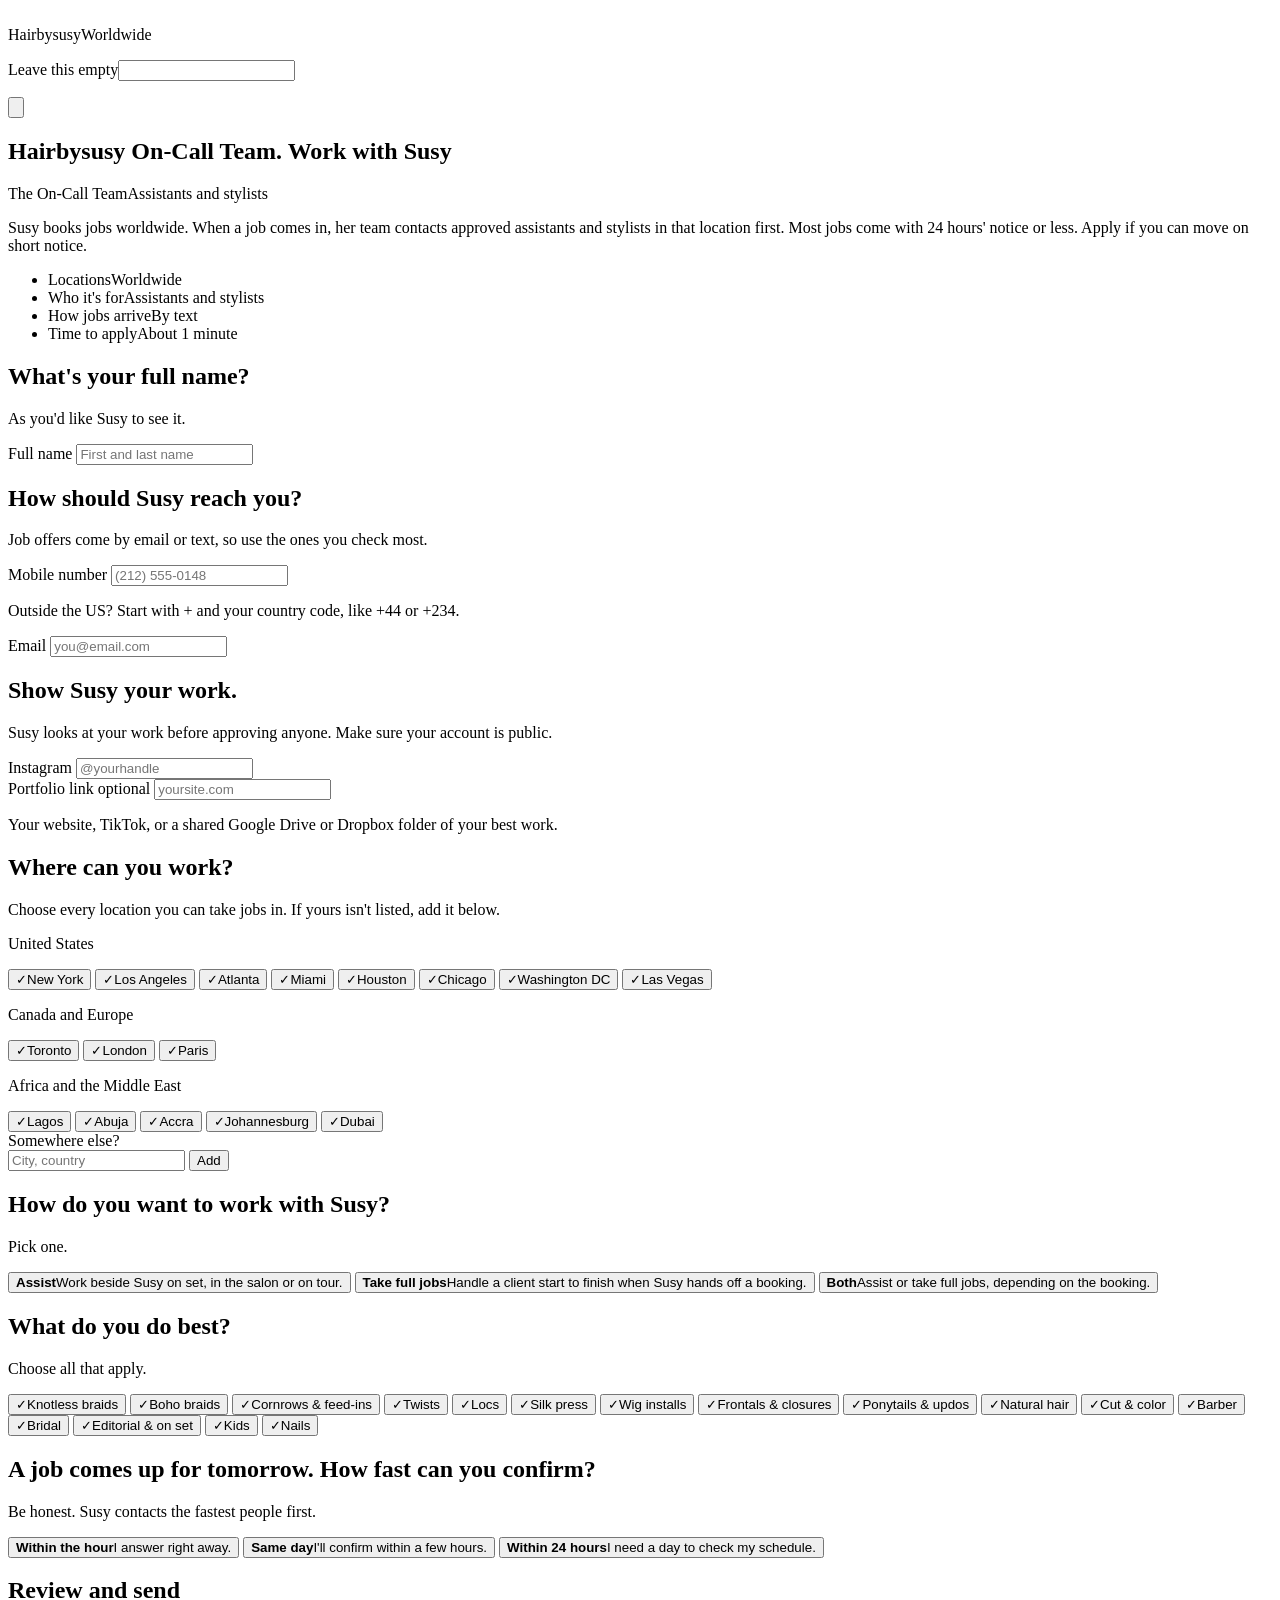
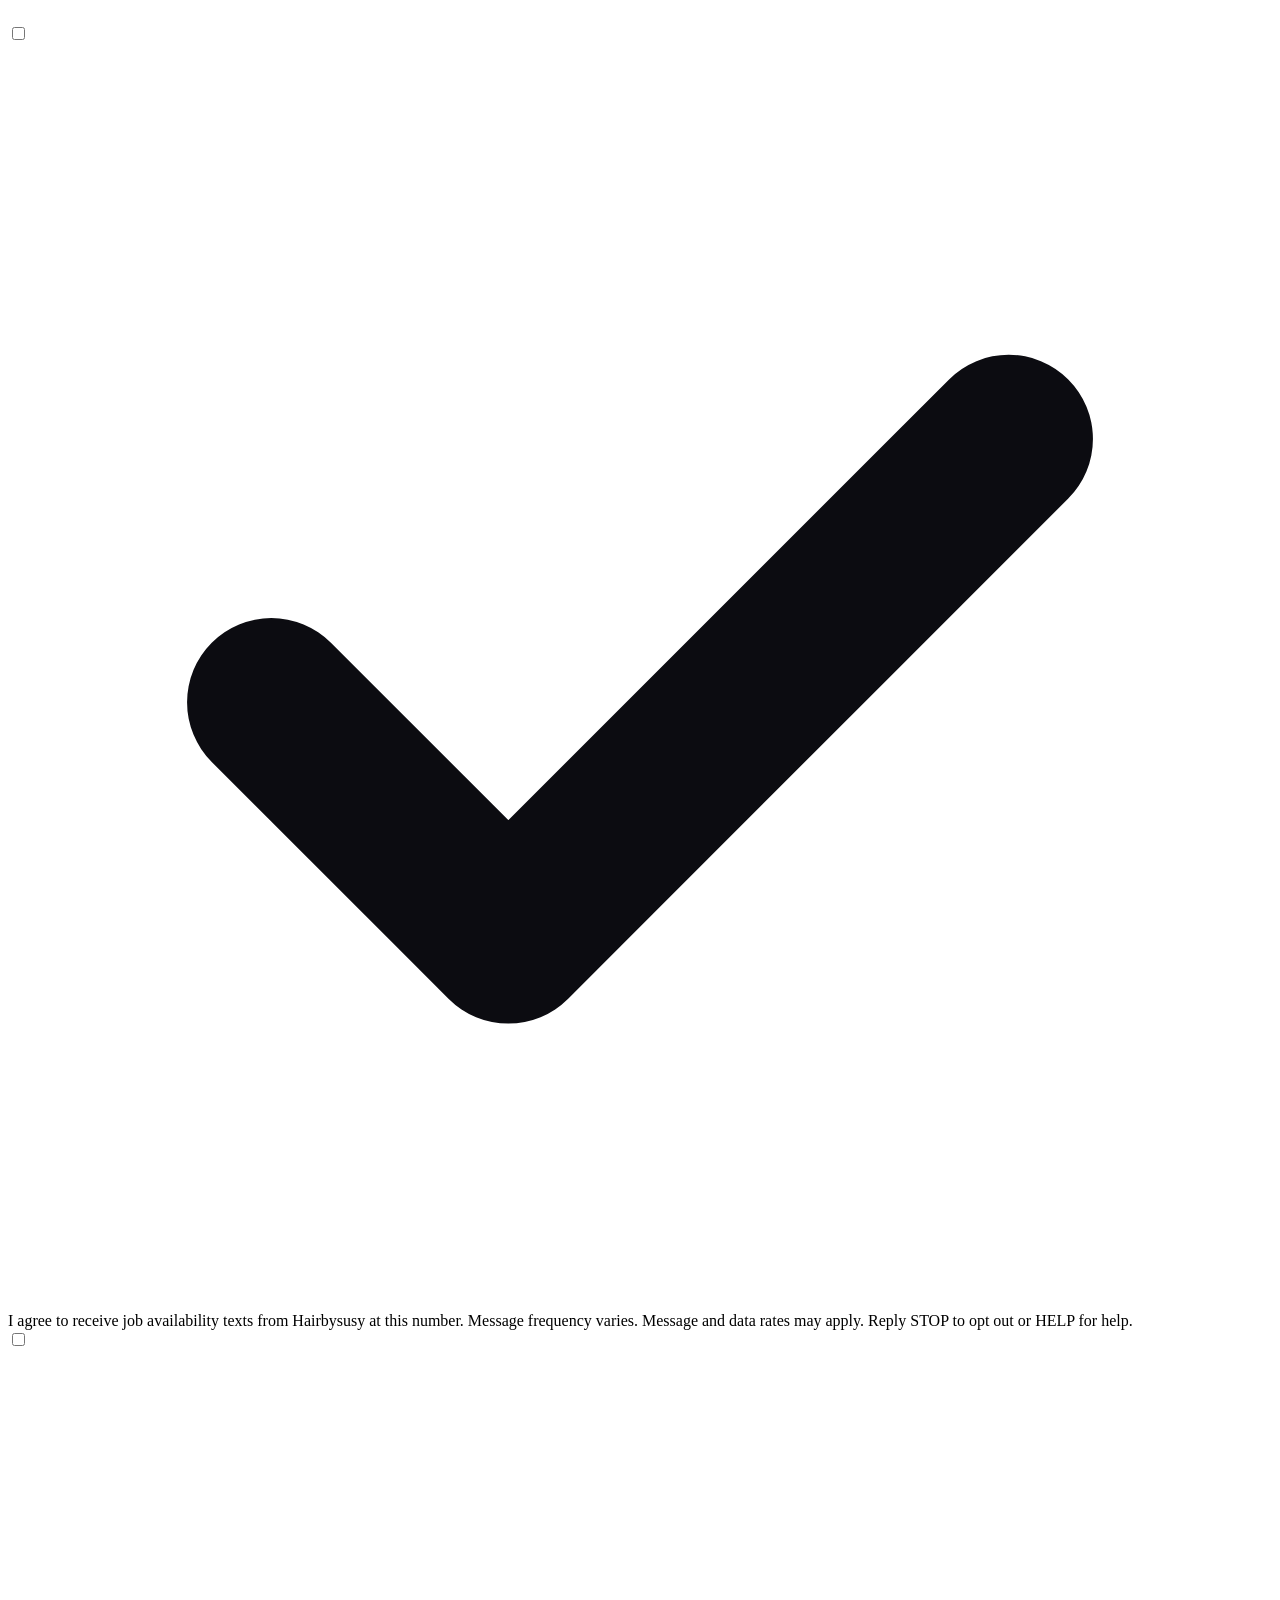
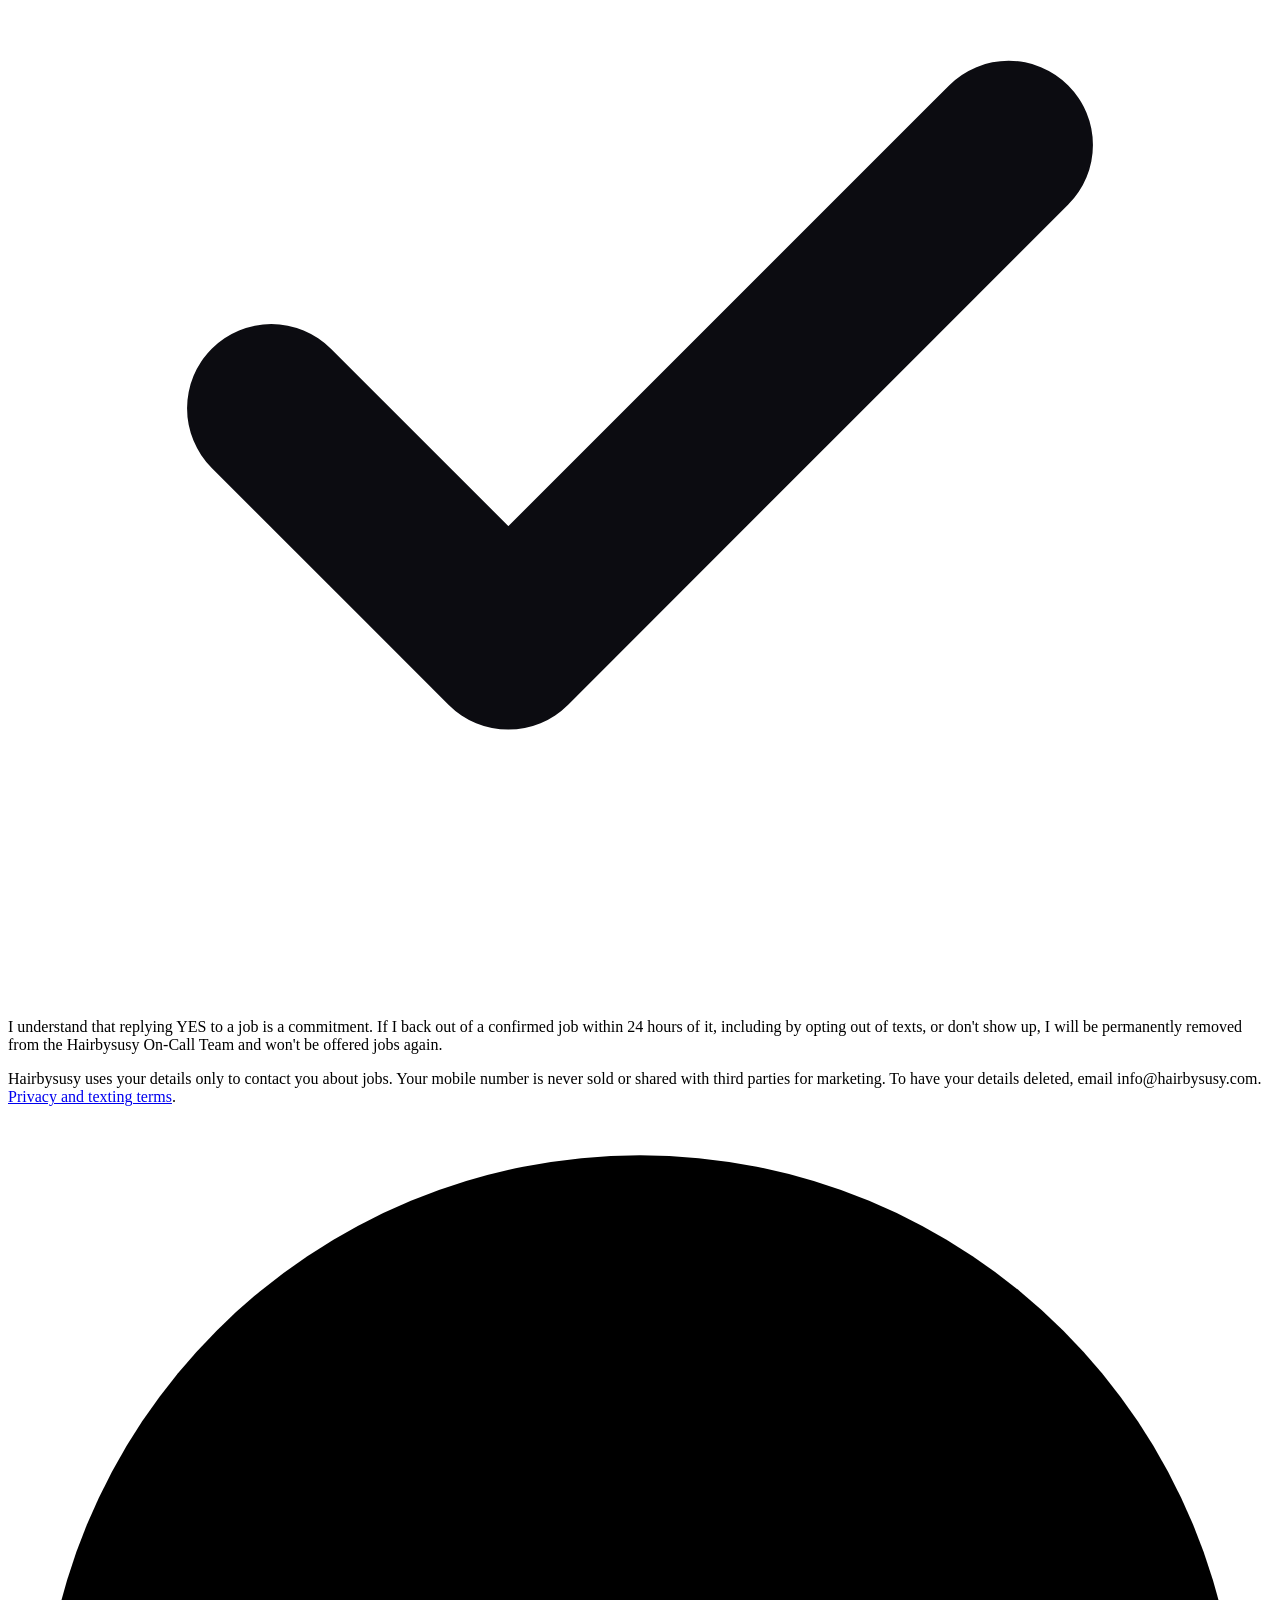
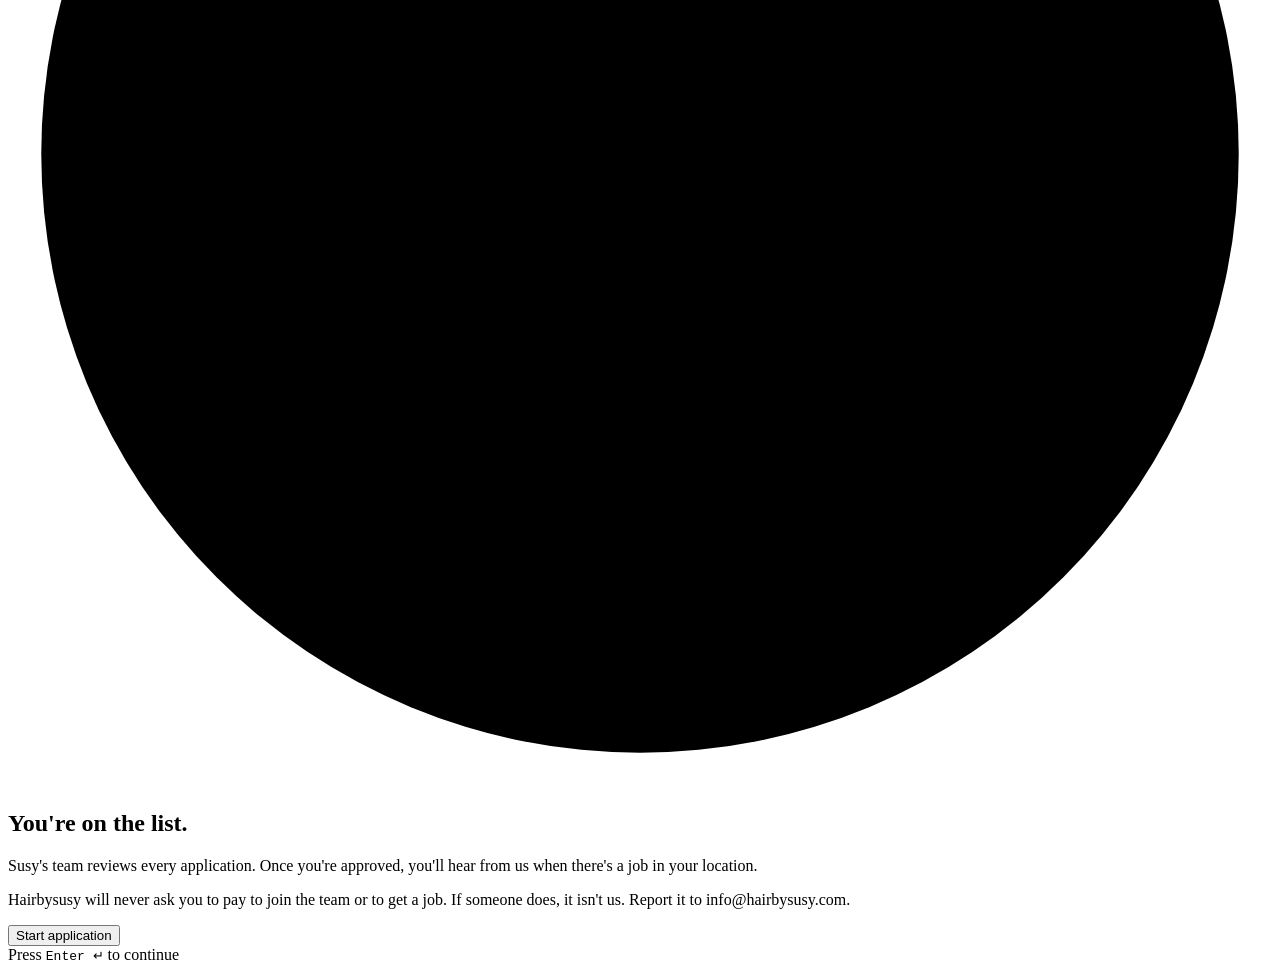
==== hairbysusy-crew-github/site/index.html @ d18fce4b "Say job offers come by email or text Co-Authored-By: Claude Opus 5.5 <noreply@anthropic.com> Claude-" ====
<!DOCTYPE html>
<html lang="en">
<head>
<meta charset="utf-8">
<meta name="viewport" content="width=device-width, initial-scale=1">
<title>Hairbysusy On-Call Team</title>
<meta name="description" content="Apply to join the Hairbysusy on-call team. Assistants and stylists who can take jobs on short notice.">
<link rel="preconnect" href="https://fonts.googleapis.com">
<link rel="preconnect" href="https://fonts.gstatic.com" crossorigin>
<link href="https://fonts.googleapis.com/css2?family=Archivo+Black&family=Archivo:wdth,wght@62..125,300..900&display=swap" rel="stylesheet">
<link rel="stylesheet" href="/crew.css">
</head>
<body>
<div class="bg" aria-hidden="true"><picture><source media="(min-width: 900px)" srcset="/img/hero-wide.jpg"><img src="/img/hero.jpg" alt=""></picture></div>
<div class="mast" aria-hidden="true"><span>Hairbysusy</span><span>Worldwide</span></div>
<div class="glow" aria-hidden="true"><i></i><div class="soft"><i></i></div></div>

<form class="app" id="form" name="crew" method="POST" data-netlify="true" netlify-honeypot="bot-field" novalidate>
  <input type="hidden" name="form-name" value="crew">
  <p class="hp"><label for="bot-field">Leave this empty</label><input id="bot-field" name="bot-field" tabindex="-1" autocomplete="off"></p>

  <!-- values set by chips and switches -->
  <input type="hidden" name="locations" id="h-locations">
  <input type="hidden" name="role" id="h-role">
  <input type="hidden" name="specialties" id="h-specialties">
  <input type="hidden" name="response_time" id="h-response_time">

  <div class="top hidden" id="top">
    <button type="button" class="back" id="back" aria-label="Back">
      <svg viewBox="0 0 24 24" fill="none" stroke="currentColor" stroke-width="2.2" stroke-linecap="round" stroke-linejoin="round"><path d="M15 5l-7 7 7 7"/></svg>
    </button>
    <div class="track" aria-hidden="true"><div class="bar" id="bar"></div></div>
    <div class="count" id="count" aria-live="polite"></div>
  </div>

  <main class="stage" id="stage">

    <!-- 0 welcome -->
    <section class="step on" data-step="welcome" aria-labelledby="t0">
      <h1 class="wordmark" id="t0"><span class="sr">Hairbysusy On-Call Team. </span><span class="w">Work</span> <span class="w">with</span> <span class="w">Susy</span></h1>
      <p class="tagline"><span>The On-Call Team</span><span>Assistants and stylists</span></p>
      <p class="lede">Susy books jobs worldwide. When a job comes in, her team contacts approved assistants and stylists in that location first. Most jobs come with 24 hours' notice or less. Apply if you can move on short notice.</p>
      <ul class="facts">
        <li><span>Locations</span><span>Worldwide</span></li>
        <li><span>Who it's for</span><span>Assistants and stylists</span></li>
        <li><span>How jobs arrive</span><span>By text</span></li>
        <li><span>Time to apply</span><span>About 1 minute</span></li>
      </ul>
    </section>

    <!-- 1 name -->
    <section class="step" data-step="name" aria-labelledby="t1">
      <h1 id="t1">What's your full name?</h1>
      <p class="hint">As you'd like Susy to see it.</p>
      <div class="field">
        <label for="name">Full name</label>
        <input class="input" id="name" name="name" maxlength="80" autocomplete="name" placeholder="First and last name" required>
        <div class="err" id="err-name"></div>
      </div>
    </section>

    <!-- 2 contact -->
    <section class="step" data-step="contact" aria-labelledby="t2">
      <h1 id="t2">How should Susy reach you?</h1>
      <p class="hint">Job offers come by email or text, so use the ones you check most.</p>
      <div class="fields">
        <div class="field">
          <label for="phone">Mobile number</label>
          <input class="input" id="phone" name="phone" maxlength="30" type="tel" inputmode="tel" autocomplete="tel" placeholder="(212) 555-0148" required>
          <p class="fieldhint">Outside the US? Start with + and your country code, like +44 or +234.</p>
          <div class="err" id="err-phone"></div>
        </div>
        <div class="field">
          <label for="email">Email</label>
          <input class="input" id="email" name="email" maxlength="120" type="email" inputmode="email" autocomplete="email" autocapitalize="none" spellcheck="false" placeholder="you@email.com" required>
          <div class="err" id="err-email"></div>
        </div>
      </div>
    </section>

    <!-- 3 work -->
    <section class="step" data-step="work" aria-labelledby="t3">
      <h1 id="t3">Show Susy your work.</h1>
      <p class="hint">Susy looks at your work before approving anyone. Make sure your account is public.</p>
      <div class="fields">
        <div class="field">
          <label for="instagram">Instagram</label>
          <input class="input" id="instagram" name="instagram" maxlength="60" autocapitalize="none" autocorrect="off" spellcheck="false" placeholder="@yourhandle" required>
          <div class="linkcheck" id="lc-instagram" aria-live="polite"></div>
          <div class="err" id="err-instagram"></div>
        </div>
        <div class="field">
          <label for="portfolio">Portfolio link <span class="opt">optional</span></label>
          <input class="input" id="portfolio" name="portfolio" maxlength="200" type="url" inputmode="url" autocapitalize="none" autocorrect="off" spellcheck="false" placeholder="yoursite.com">
          <p class="fieldhint">Your website, TikTok, or a shared Google Drive or Dropbox folder of your best work.</p>
          <div class="linkcheck" id="lc-portfolio" aria-live="polite"></div>
          <div class="err" id="err-portfolio"></div>
        </div>
      </div>
    </section>

    <!-- 4 locations -->
    <section class="step" data-step="locations" aria-labelledby="t4">
      <h1 id="t4">Where can you work?</h1>
      <p class="hint">Choose every location you can take jobs in. If yours isn't listed, add it below.</p>
      <div class="locs">
        <p class="region" id="r-us">United States</p>
        <div class="chips" data-field="locations" data-multi role="group" aria-labelledby="r-us">
          <button type="button" class="chip" data-value="New York"><span class="tick">✓</span>New York</button>
          <button type="button" class="chip" data-value="Los Angeles"><span class="tick">✓</span>Los Angeles</button>
          <button type="button" class="chip" data-value="Atlanta"><span class="tick">✓</span>Atlanta</button>
          <button type="button" class="chip" data-value="Miami"><span class="tick">✓</span>Miami</button>
          <button type="button" class="chip" data-value="Houston"><span class="tick">✓</span>Houston</button>
          <button type="button" class="chip" data-value="Chicago"><span class="tick">✓</span>Chicago</button>
          <button type="button" class="chip" data-value="Washington DC"><span class="tick">✓</span>Washington DC</button>
          <button type="button" class="chip" data-value="Las Vegas"><span class="tick">✓</span>Las Vegas</button>
        </div>
        <p class="region" id="r-eu">Canada and Europe</p>
        <div class="chips" data-field="locations" data-multi role="group" aria-labelledby="r-eu">
          <button type="button" class="chip" data-value="Toronto"><span class="tick">✓</span>Toronto</button>
          <button type="button" class="chip" data-value="London"><span class="tick">✓</span>London</button>
          <button type="button" class="chip" data-value="Paris"><span class="tick">✓</span>Paris</button>
        </div>
        <p class="region" id="r-af">Africa and the Middle East</p>
        <div class="chips" data-field="locations" data-multi role="group" aria-labelledby="r-af">
          <button type="button" class="chip" data-value="Lagos"><span class="tick">✓</span>Lagos</button>
          <button type="button" class="chip" data-value="Abuja"><span class="tick">✓</span>Abuja</button>
          <button type="button" class="chip" data-value="Accra"><span class="tick">✓</span>Accra</button>
          <button type="button" class="chip" data-value="Johannesburg"><span class="tick">✓</span>Johannesburg</button>
          <button type="button" class="chip" data-value="Dubai"><span class="tick">✓</span>Dubai</button>
        </div>
        <label class="region" for="otherLoc">Somewhere else?</label>
        <div class="addrow">
          <input class="input" id="otherLoc" maxlength="40" autocomplete="off" placeholder="City, country" data-nofocus>
          <button type="button" class="addbtn" id="addLoc">Add</button>
        </div>
        <div class="chips custom" id="customLocs" aria-live="polite"></div>
        <div class="err" id="err-locations"></div>
      </div>
    </section>

    <!-- 5 role -->
    <section class="step" data-step="role" aria-labelledby="t5">
      <h1 id="t5">How do you want to work with Susy?</h1>
      <p class="hint">Pick one.</p>
      <div class="cards" data-field="role" data-advance role="group" aria-labelledby="t5">
        <button type="button" class="card" data-value="Assist"><b>Assist</b><span>Work beside Susy on set, in the salon or on tour.</span><i class="radio"></i></button>
        <button type="button" class="card" data-value="Full jobs"><b>Take full jobs</b><span>Handle a client start to finish when Susy hands off a booking.</span><i class="radio"></i></button>
        <button type="button" class="card" data-value="Both"><b>Both</b><span>Assist or take full jobs, depending on the booking.</span><i class="radio"></i></button>
      </div>
      <div class="err" id="err-role"></div>
    </section>

    <!-- 6 specialties -->
    <section class="step" data-step="specialties" aria-labelledby="t6">
      <h1 id="t6">What do you do best?</h1>
      <p class="hint">Choose all that apply.</p>
      <div class="chips" data-field="specialties" data-multi role="group" aria-labelledby="t6">
        <button type="button" class="chip" data-value="Knotless braids"><span class="tick">✓</span>Knotless braids</button>
        <button type="button" class="chip" data-value="Boho braids"><span class="tick">✓</span>Boho braids</button>
        <button type="button" class="chip" data-value="Cornrows & feed-ins"><span class="tick">✓</span>Cornrows &amp; feed-ins</button>
        <button type="button" class="chip" data-value="Twists"><span class="tick">✓</span>Twists</button>
        <button type="button" class="chip" data-value="Locs"><span class="tick">✓</span>Locs</button>
        <button type="button" class="chip" data-value="Silk press"><span class="tick">✓</span>Silk press</button>
        <button type="button" class="chip" data-value="Wig installs"><span class="tick">✓</span>Wig installs</button>
        <button type="button" class="chip" data-value="Frontals & closures"><span class="tick">✓</span>Frontals &amp; closures</button>
        <button type="button" class="chip" data-value="Ponytails & updos"><span class="tick">✓</span>Ponytails &amp; updos</button>
        <button type="button" class="chip" data-value="Natural hair"><span class="tick">✓</span>Natural hair</button>
        <button type="button" class="chip" data-value="Cut & color"><span class="tick">✓</span>Cut &amp; color</button>
        <button type="button" class="chip" data-value="Barber"><span class="tick">✓</span>Barber</button>
        <button type="button" class="chip" data-value="Bridal"><span class="tick">✓</span>Bridal</button>
        <button type="button" class="chip" data-value="Editorial & on set"><span class="tick">✓</span>Editorial &amp; on set</button>
        <button type="button" class="chip" data-value="Kids"><span class="tick">✓</span>Kids</button>
        <button type="button" class="chip" data-value="Nails"><span class="tick">✓</span>Nails</button>
      </div>
      <div class="err" id="err-specialties"></div>
    </section>

    <!-- 8 response time -->
    <section class="step" data-step="response" aria-labelledby="t8">
      <h1 id="t8">A job comes up for tomorrow. How fast can you confirm?</h1>
      <p class="hint">Be honest. Susy contacts the fastest people first.</p>
      <div class="cards" data-field="response_time" data-advance role="group" aria-labelledby="t8">
        <button type="button" class="card" data-value="Within the hour"><b>Within the hour</b><span>I answer right away.</span><i class="radio"></i></button>
        <button type="button" class="card" data-value="Same day"><b>Same day</b><span>I'll confirm within a few hours.</span><i class="radio"></i></button>
        <button type="button" class="card" data-value="Within 24 hours"><b>Within 24 hours</b><span>I need a day to check my schedule.</span><i class="radio"></i></button>
      </div>
      <div class="err" id="err-response_time"></div>
    </section>

    <!-- 10 review -->
    <section class="step" data-step="review" aria-labelledby="t10">
      <h1 id="t10">Review and send</h1>
      <dl class="review" id="review"></dl>
      <label class="consent" for="consent">
        <input type="checkbox" id="consent" name="sms_consent" value="Yes">
        <span class="box"><svg viewBox="0 0 24 24" fill="none" stroke="#0C0C11" stroke-width="3.2" stroke-linecap="round" stroke-linejoin="round"><path d="M5 12.5l4.5 4.5L19 7.5"/></svg></span>
        <span>I agree to receive job availability texts from Hairbysusy at this number. Message frequency varies. Message and data rates may apply. Reply STOP to opt out or HELP for help.</span>
      </label>
      <div class="err" id="err-consent"></div>
      <label class="consent second" for="commit">
        <input type="checkbox" id="commit" name="commitment" value="Yes">
        <span class="box"><svg viewBox="0 0 24 24" fill="none" stroke="#0C0C11" stroke-width="3.2" stroke-linecap="round" stroke-linejoin="round"><path d="M5 12.5l4.5 4.5L19 7.5"/></svg></span>
        <span>I understand that replying YES to a job is a commitment. If I back out of a confirmed job within 24 hours of it, including by opting out of texts, or don't show up, I will be permanently removed from the Hairbysusy On-Call Team and won't be offered jobs again.</span>
      </label>
      <div class="err" id="err-commit"></div>
      <p class="fine">Hairbysusy uses your details only to contact you about jobs. Your mobile number is never sold or shared with third parties for marketing. To have your details deleted, email info@hairbysusy.com. <a href="/privacy" target="_blank" rel="noopener">Privacy and texting terms</a>.</p>
    </section>

    <!-- 11 done -->
    <section class="step" data-step="done" aria-labelledby="t11">
      <svg class="mark" viewBox="0 0 76 76" aria-hidden="true"><circle cx="38" cy="38" r="36"/><path d="M24 39l9 9 19-20"/></svg>
      <h1 id="t11">You're on the list.</h1>
      <p class="lede" id="doneText">Susy's team reviews every application. Once you're approved, you'll hear from us when there's a job in your location.</p>
      <p class="fine">Hairbysusy will never ask you to pay to join the team or to get a job. If someone does, it isn't us. Report it to info@hairbysusy.com.</p>
    </section>

  </main>

  <div class="foot" id="foot">
    <button type="button" class="primary" id="next">Start application</button>
    <div class="keyhint" id="keyhint">Press <kbd>Enter ↵</kbd> to continue</div>
    <a class="ghost" id="igLink" href="https://www.instagram.com/hairbysusy/" rel="noopener" hidden>See Susy's work on Instagram · @hairbysusy</a>
  </div>
</form>

<div class="rules" id="rules" role="dialog" aria-modal="true" aria-labelledby="rulesTitle" aria-describedby="rulesBody" hidden>
  <div class="panel">
    <p class="eyebrow">The On-Call Team rule</p>
    <h2 id="rulesTitle">Before you apply</h2>
    <div id="rulesBody">
      <p>Susy's clients book on short notice. When you reply YES to a job, you are booked, and Susy has given her word to her client.</p>
      <ul>
        <li><b>Replying YES is a commitment.</b></li>
        <li>If you back out of a confirmed job within 24 hours of it, by cancelling, going silent or opting out of texts, you will be <b>permanently removed</b> from the Hairbysusy On-Call Team and will not be offered jobs again.</li>
        <li>If you don't show up, you will be <b>permanently removed</b>.</li>
        <li>You can stop job texts at any time by replying STOP. If you are not booked on a job, there is no penalty.</li>
      </ul>
    </div>
    <button type="button" class="primary" id="rulesOk">I understand</button>
    <button type="button" class="rulesback" id="rulesBack">Go back</button>
  </div>
</div>

<script src="/crew.js"></script>
</body>
</html>
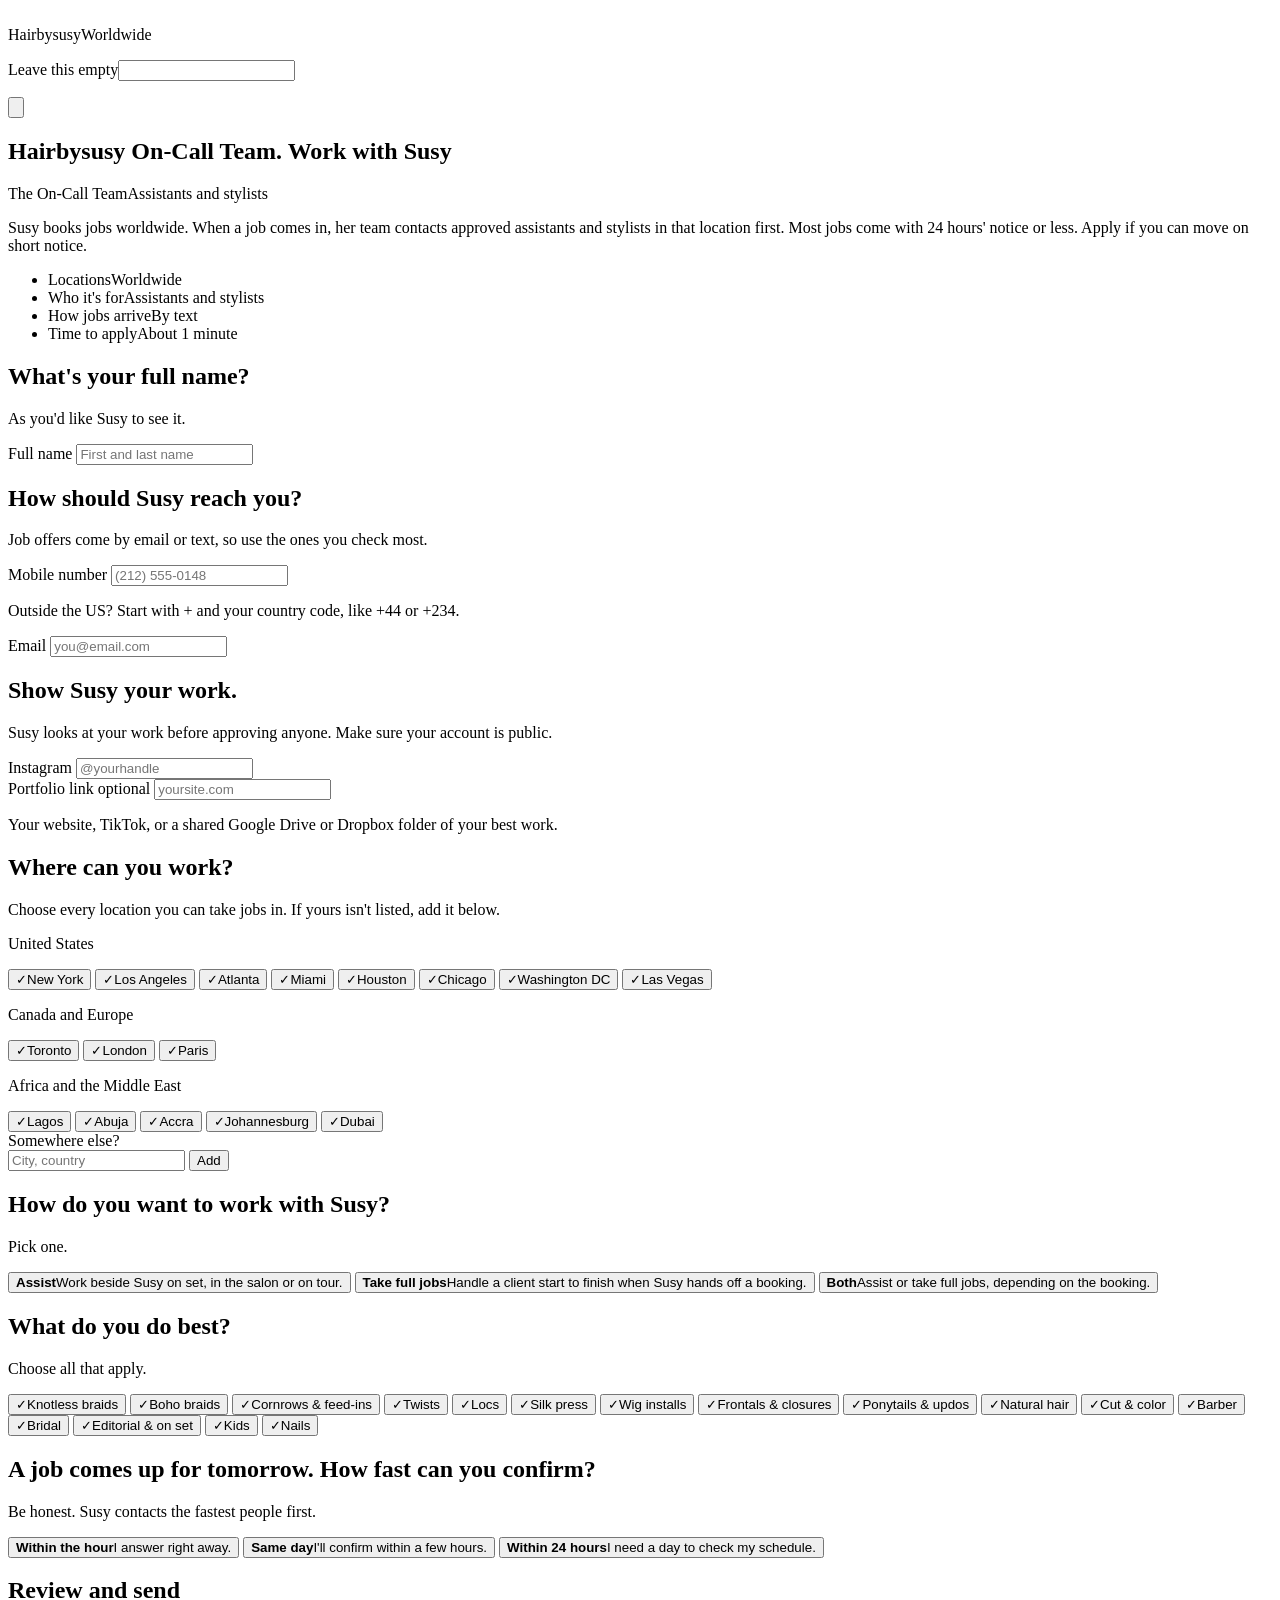
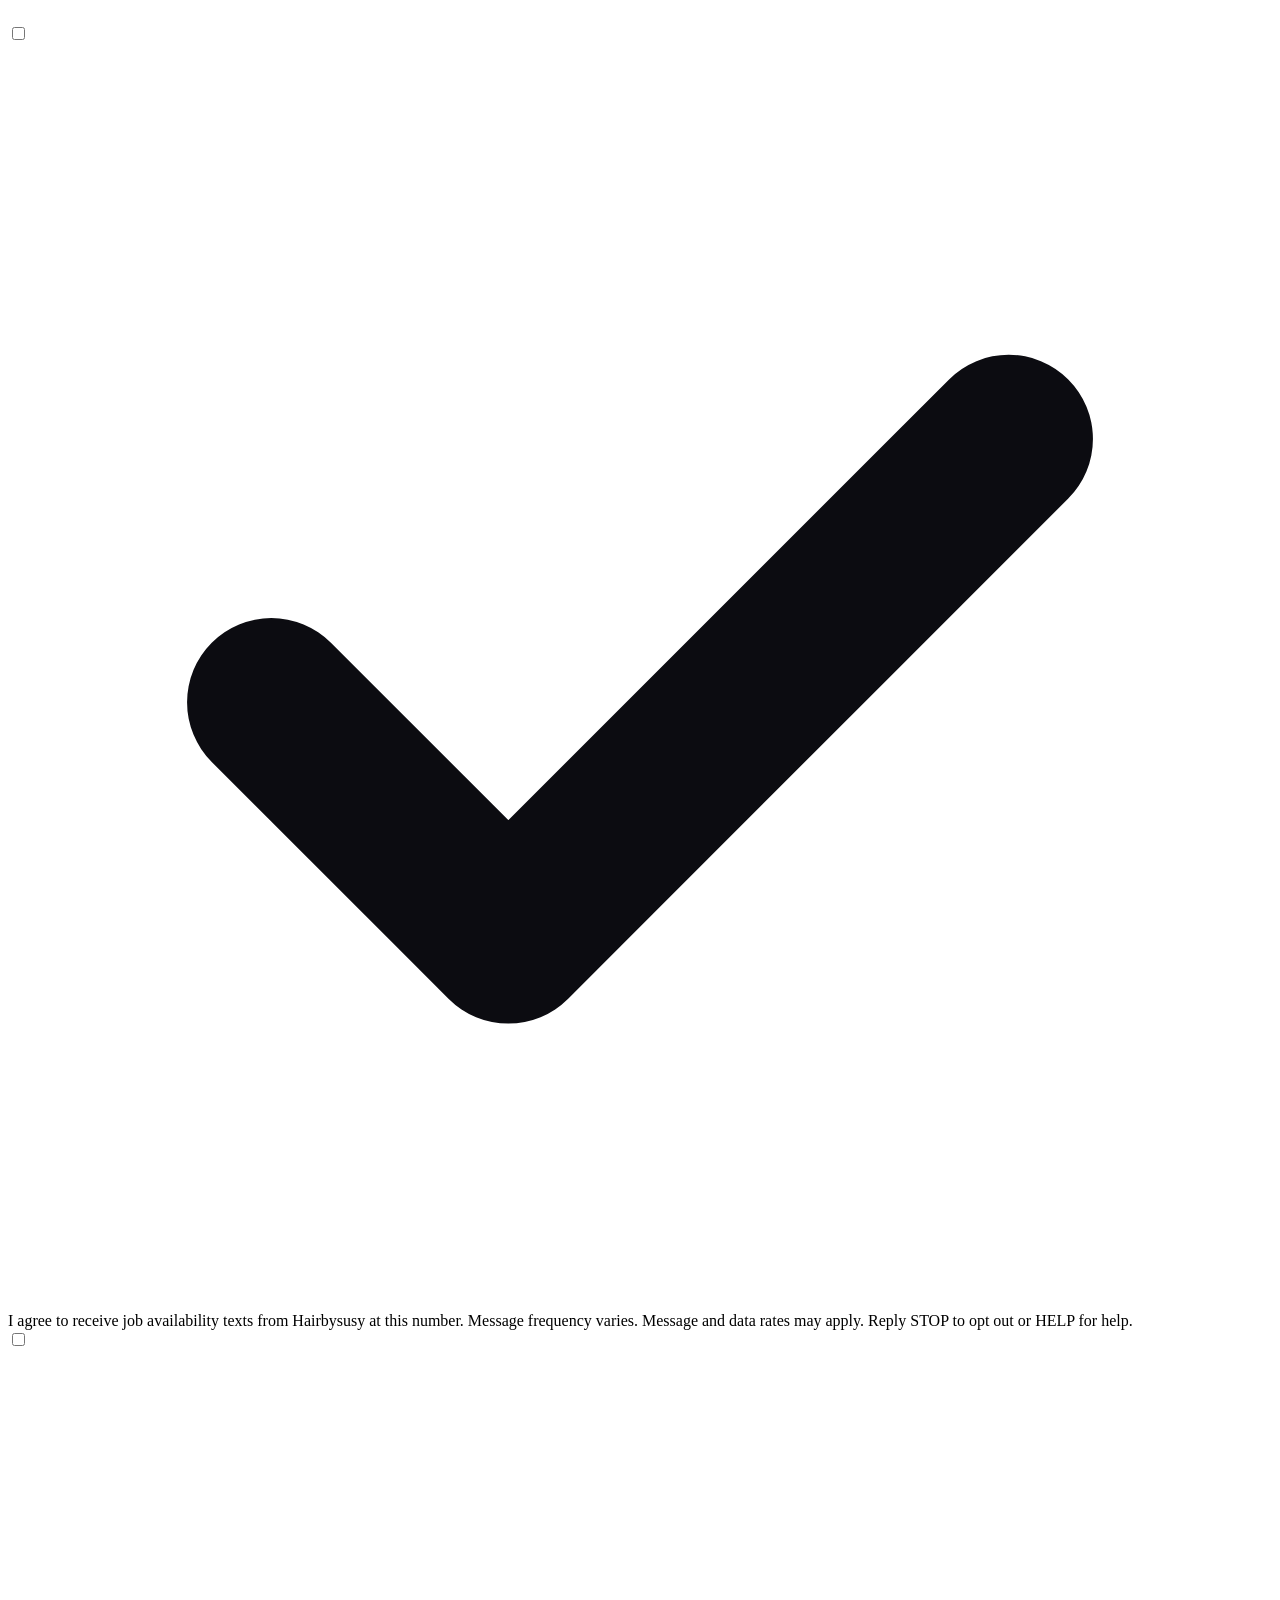
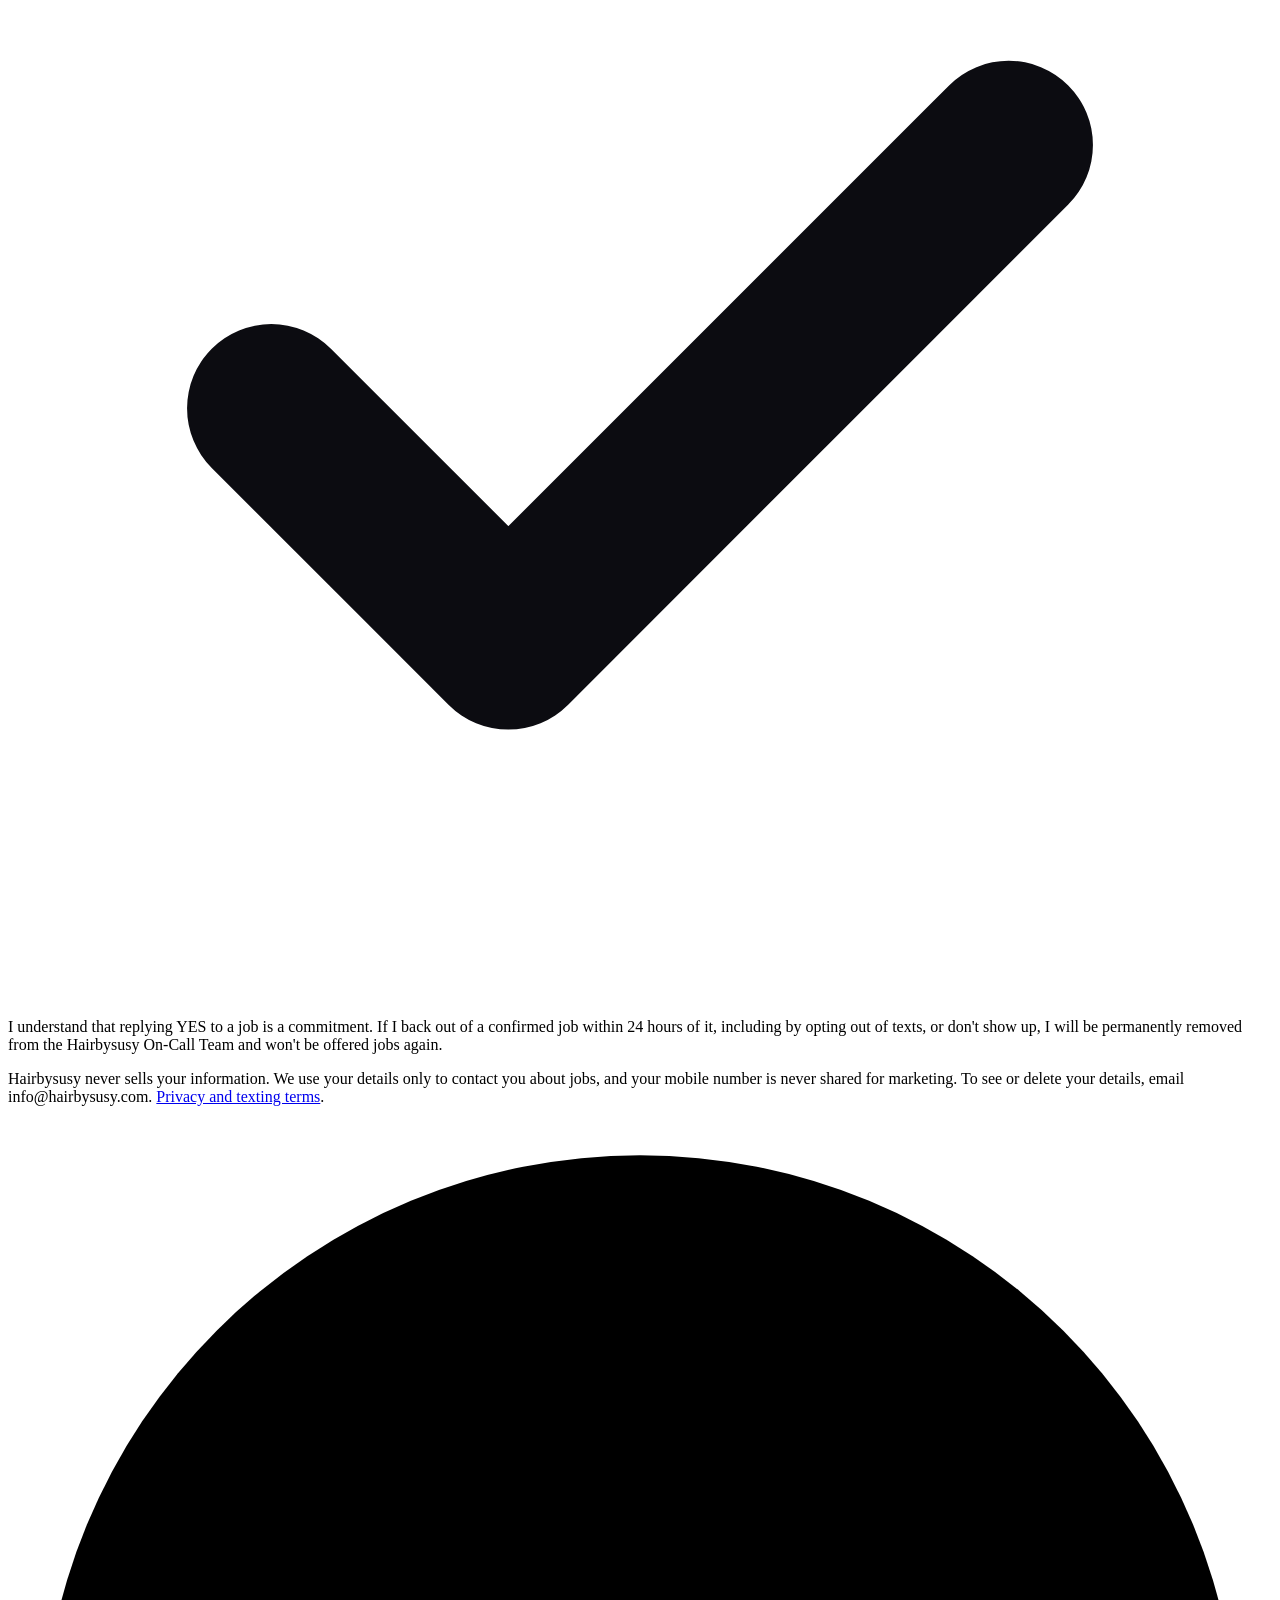
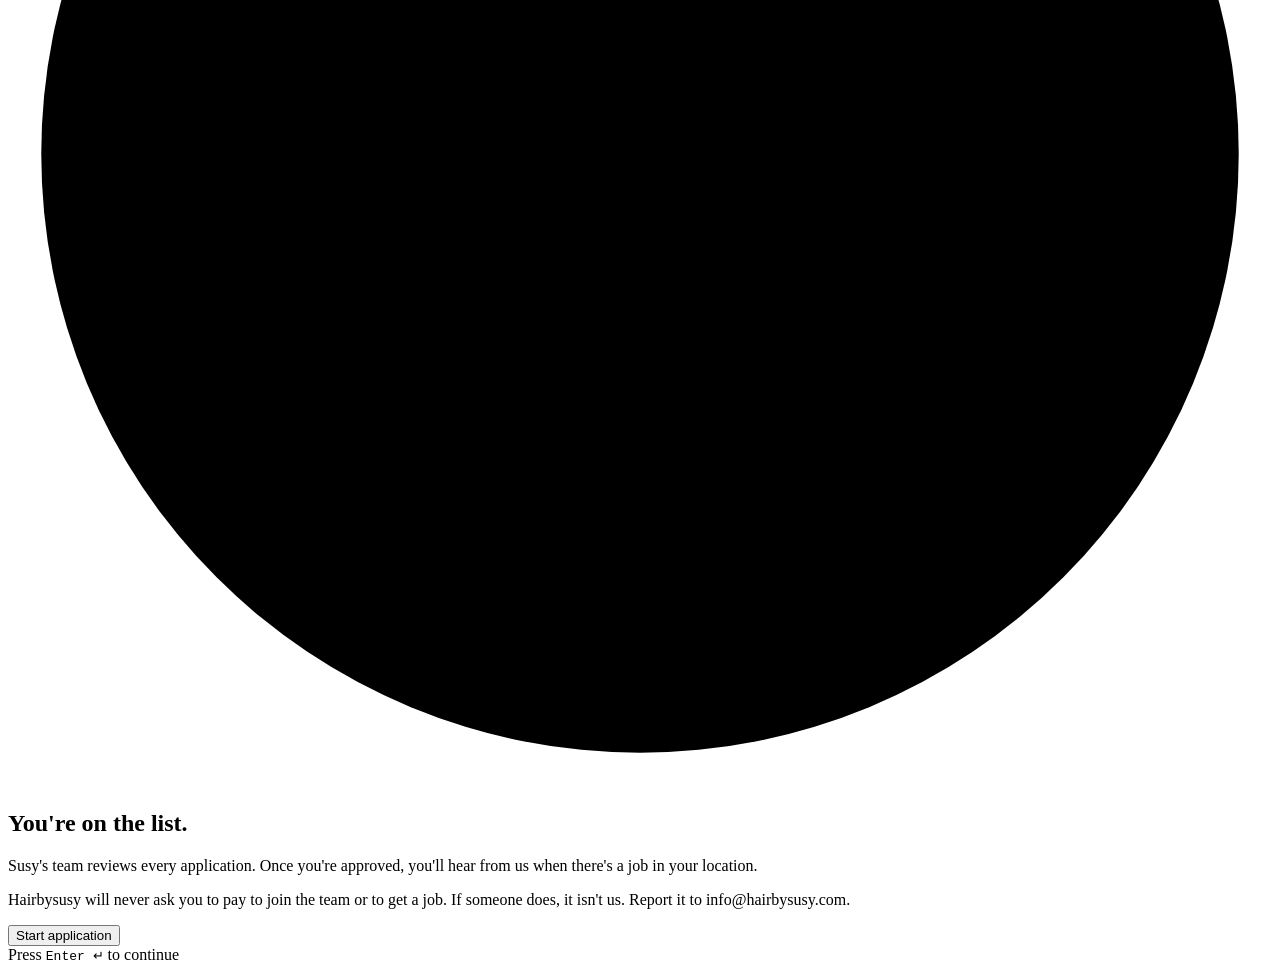
==== commit 17faae02: "Spell out privacy: never sold, who handles it, how long it's kept, your rights Co-Authored-By: Claud" ====
--- a/hairbysusy-crew-github/site/index.html
+++ b/hairbysusy-crew-github/site/index.html
@@ -204,7 +204,7 @@
         <span>I understand that replying YES to a job is a commitment. If I back out of a confirmed job within 24 hours of it, including by opting out of texts, or don't show up, I will be permanently removed from the Hairbysusy On-Call Team and won't be offered jobs again.</span>
       </label>
       <div class="err" id="err-commit"></div>
-      <p class="fine">Hairbysusy uses your details only to contact you about jobs. Your mobile number is never sold or shared with third parties for marketing. To have your details deleted, email info@hairbysusy.com. <a href="/privacy" target="_blank" rel="noopener">Privacy and texting terms</a>.</p>
+      <p class="fine">Hairbysusy never sells your information. We use your details only to contact you about jobs, and your mobile number is never shared for marketing. To see or delete your details, email info@hairbysusy.com. <a href="/privacy" target="_blank" rel="noopener">Privacy and texting terms</a>.</p>
     </section>
 
     <!-- 11 done -->
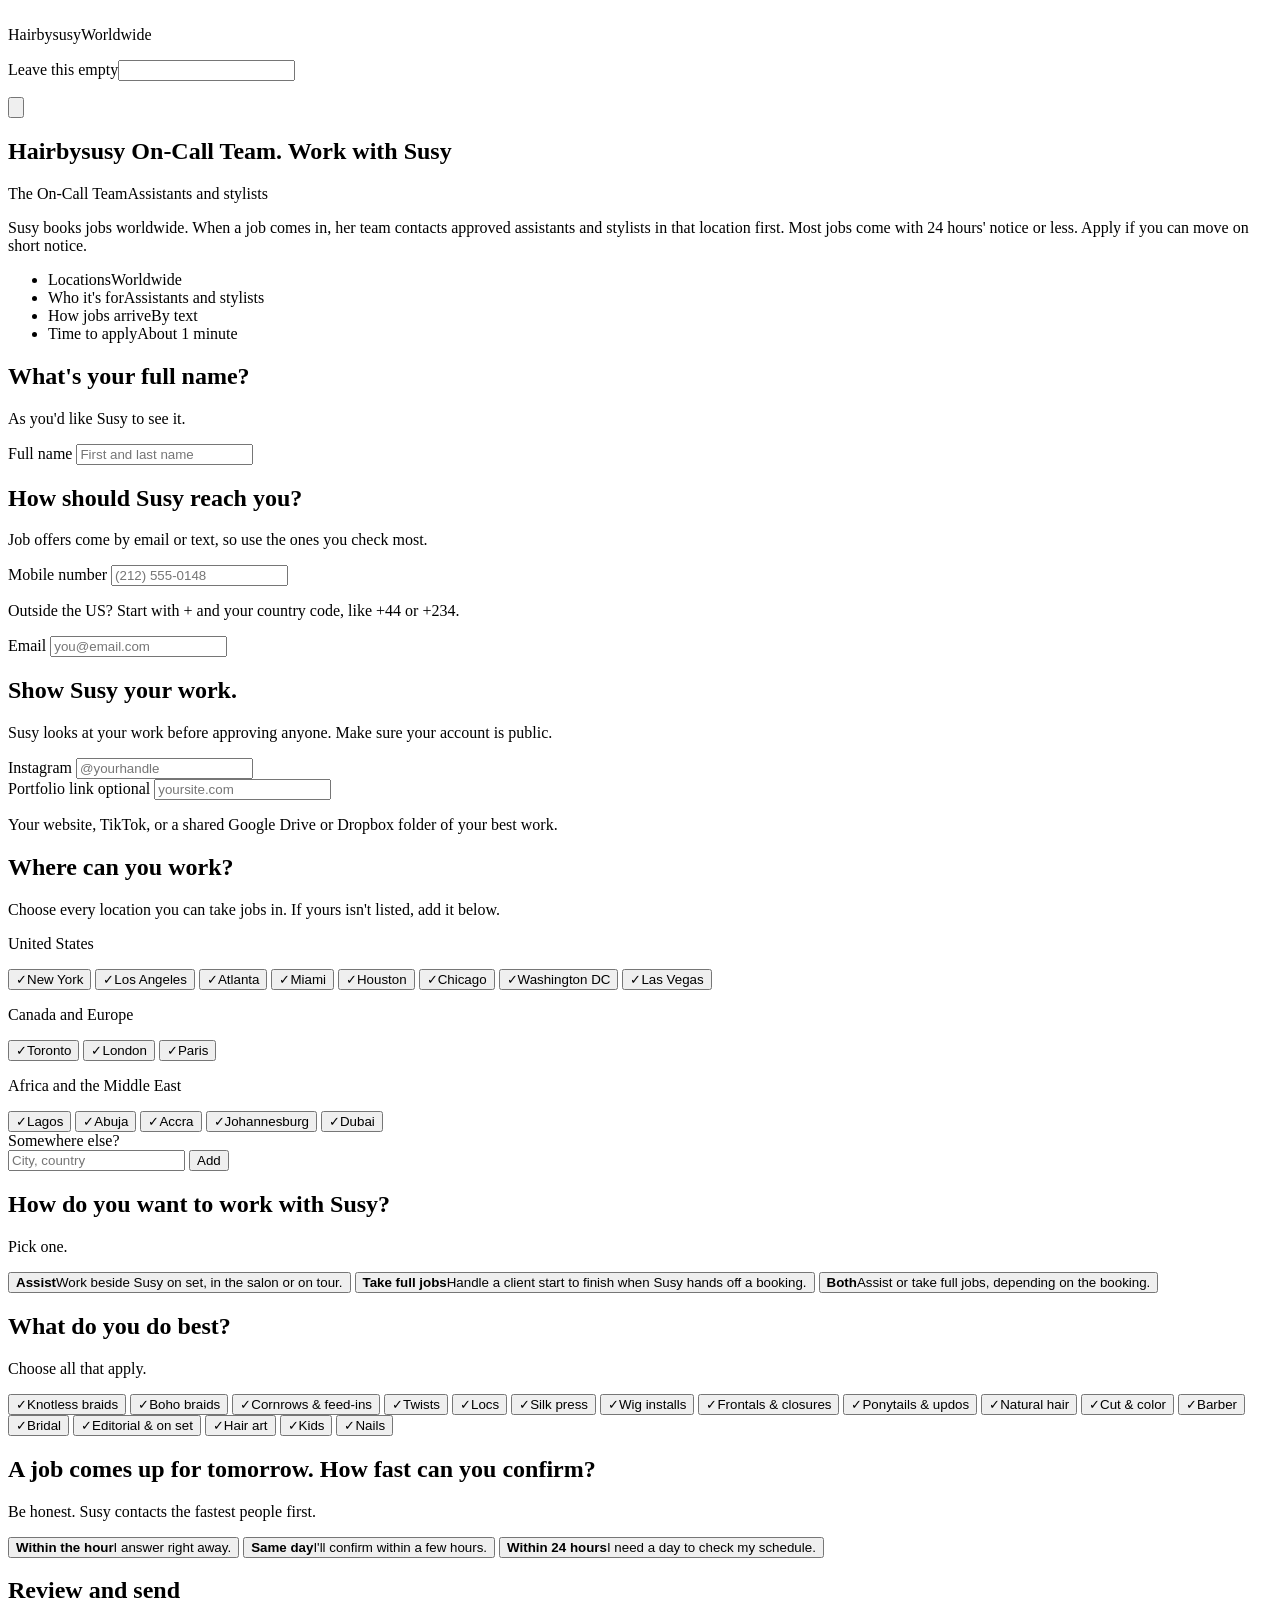
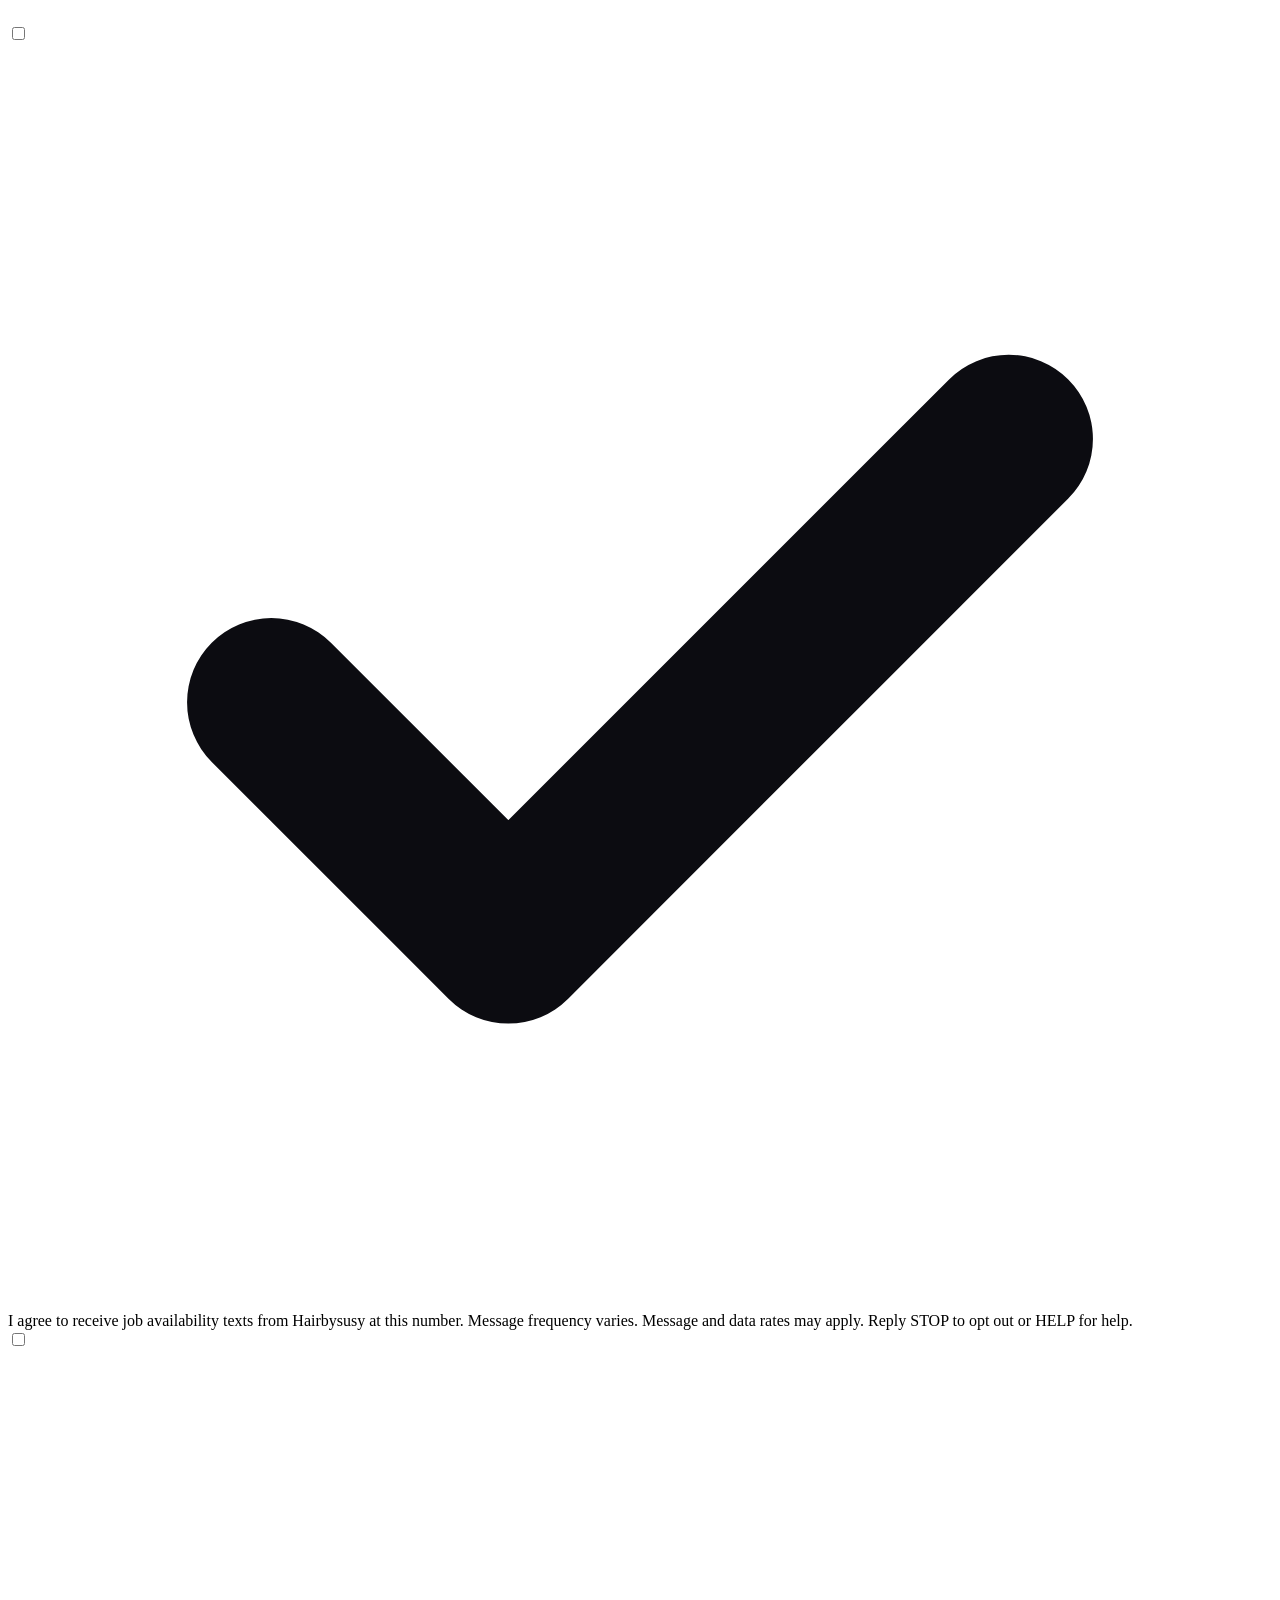
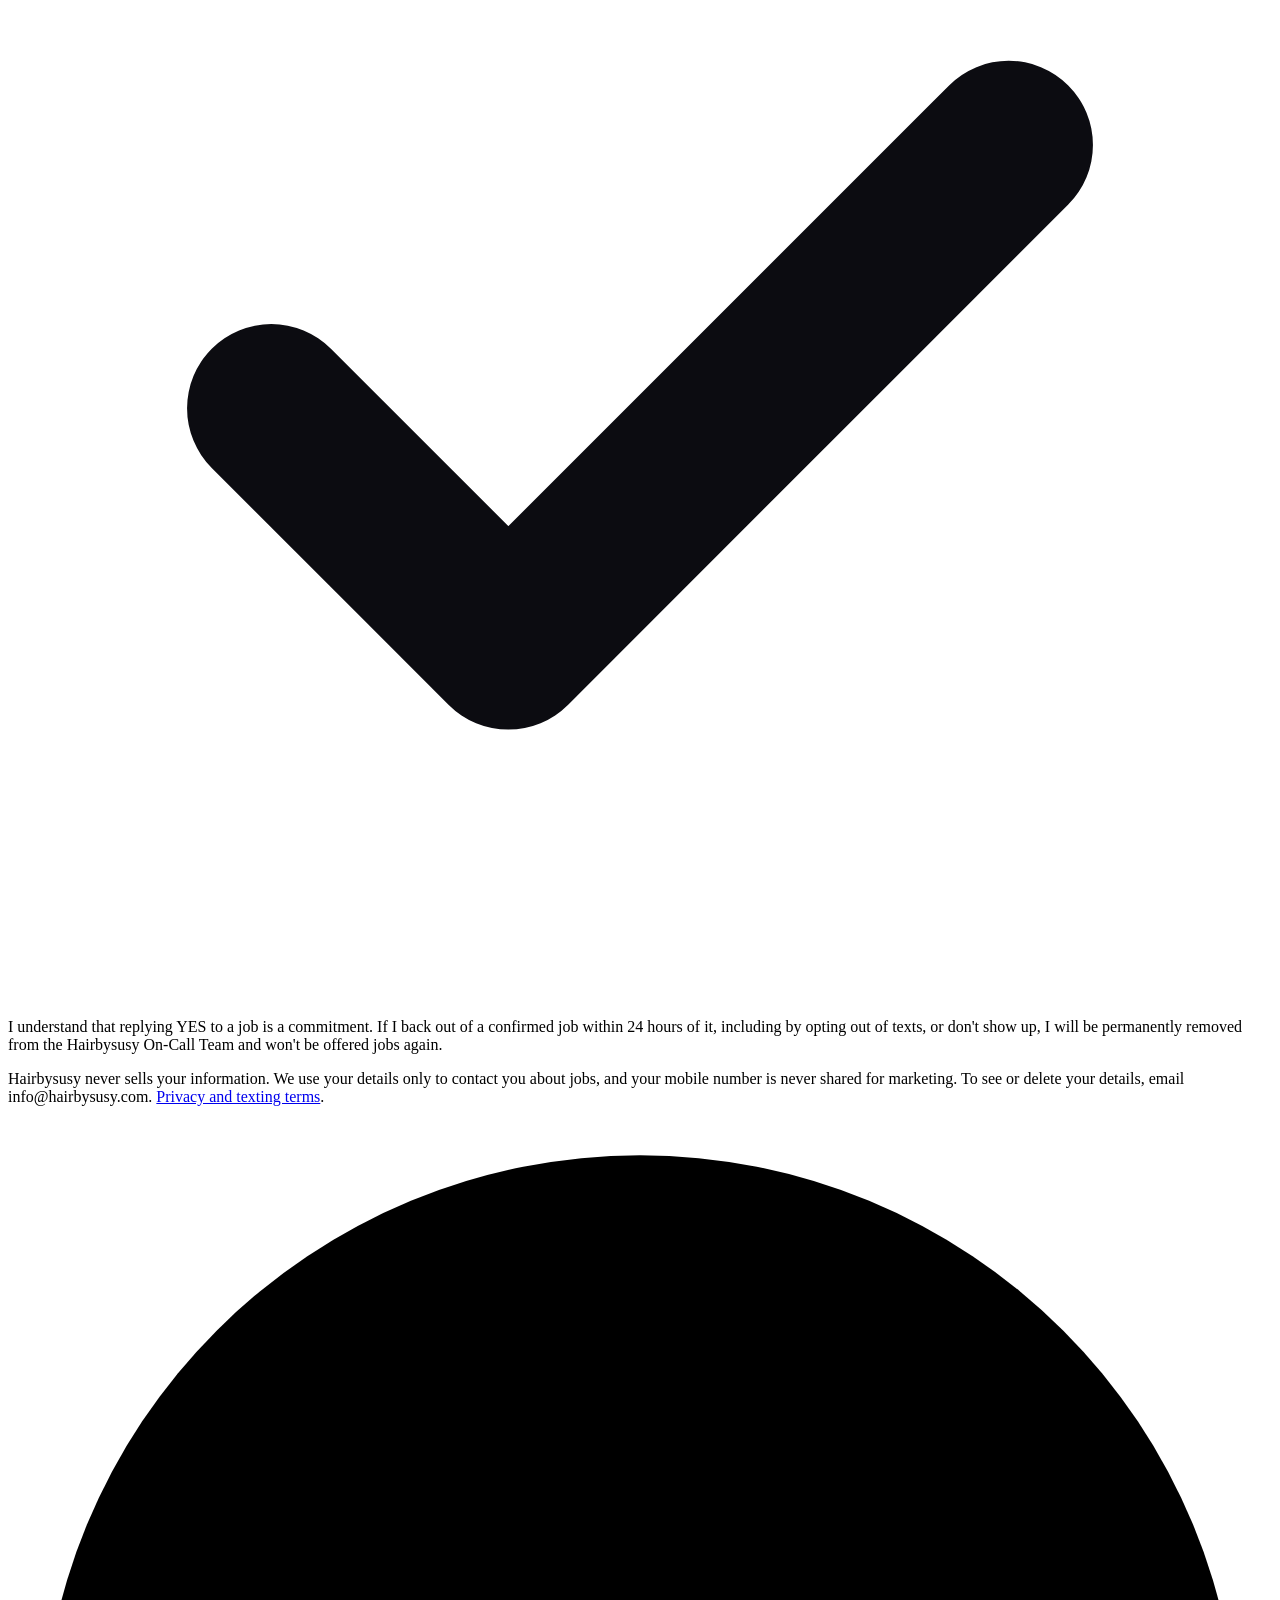
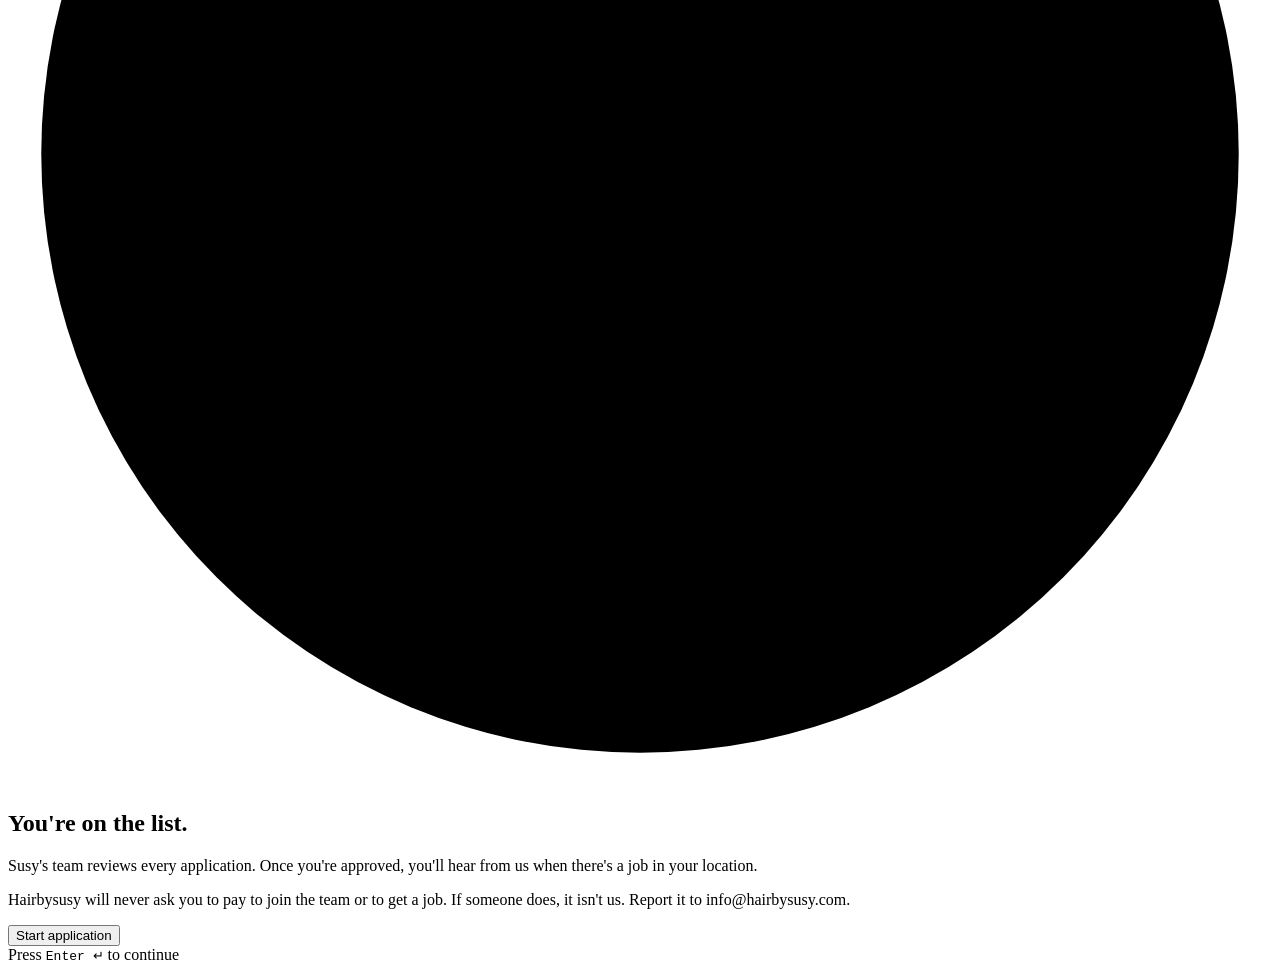
==== commit 4a31fc3d: "Add Hair art to the specialties on the sign-up form Co-Authored-By: Claude Opus 5.5 <noreply@anthrop" ====
--- a/hairbysusy-crew-github/site/index.html
+++ b/hairbysusy-crew-github/site/index.html
@@ -170,6 +170,7 @@
         <button type="button" class="chip" data-value="Barber"><span class="tick">✓</span>Barber</button>
         <button type="button" class="chip" data-value="Bridal"><span class="tick">✓</span>Bridal</button>
         <button type="button" class="chip" data-value="Editorial & on set"><span class="tick">✓</span>Editorial &amp; on set</button>
+        <button type="button" class="chip" data-value="Hair art"><span class="tick">✓</span>Hair art</button>
         <button type="button" class="chip" data-value="Kids"><span class="tick">✓</span>Kids</button>
         <button type="button" class="chip" data-value="Nails"><span class="tick">✓</span>Nails</button>
       </div>
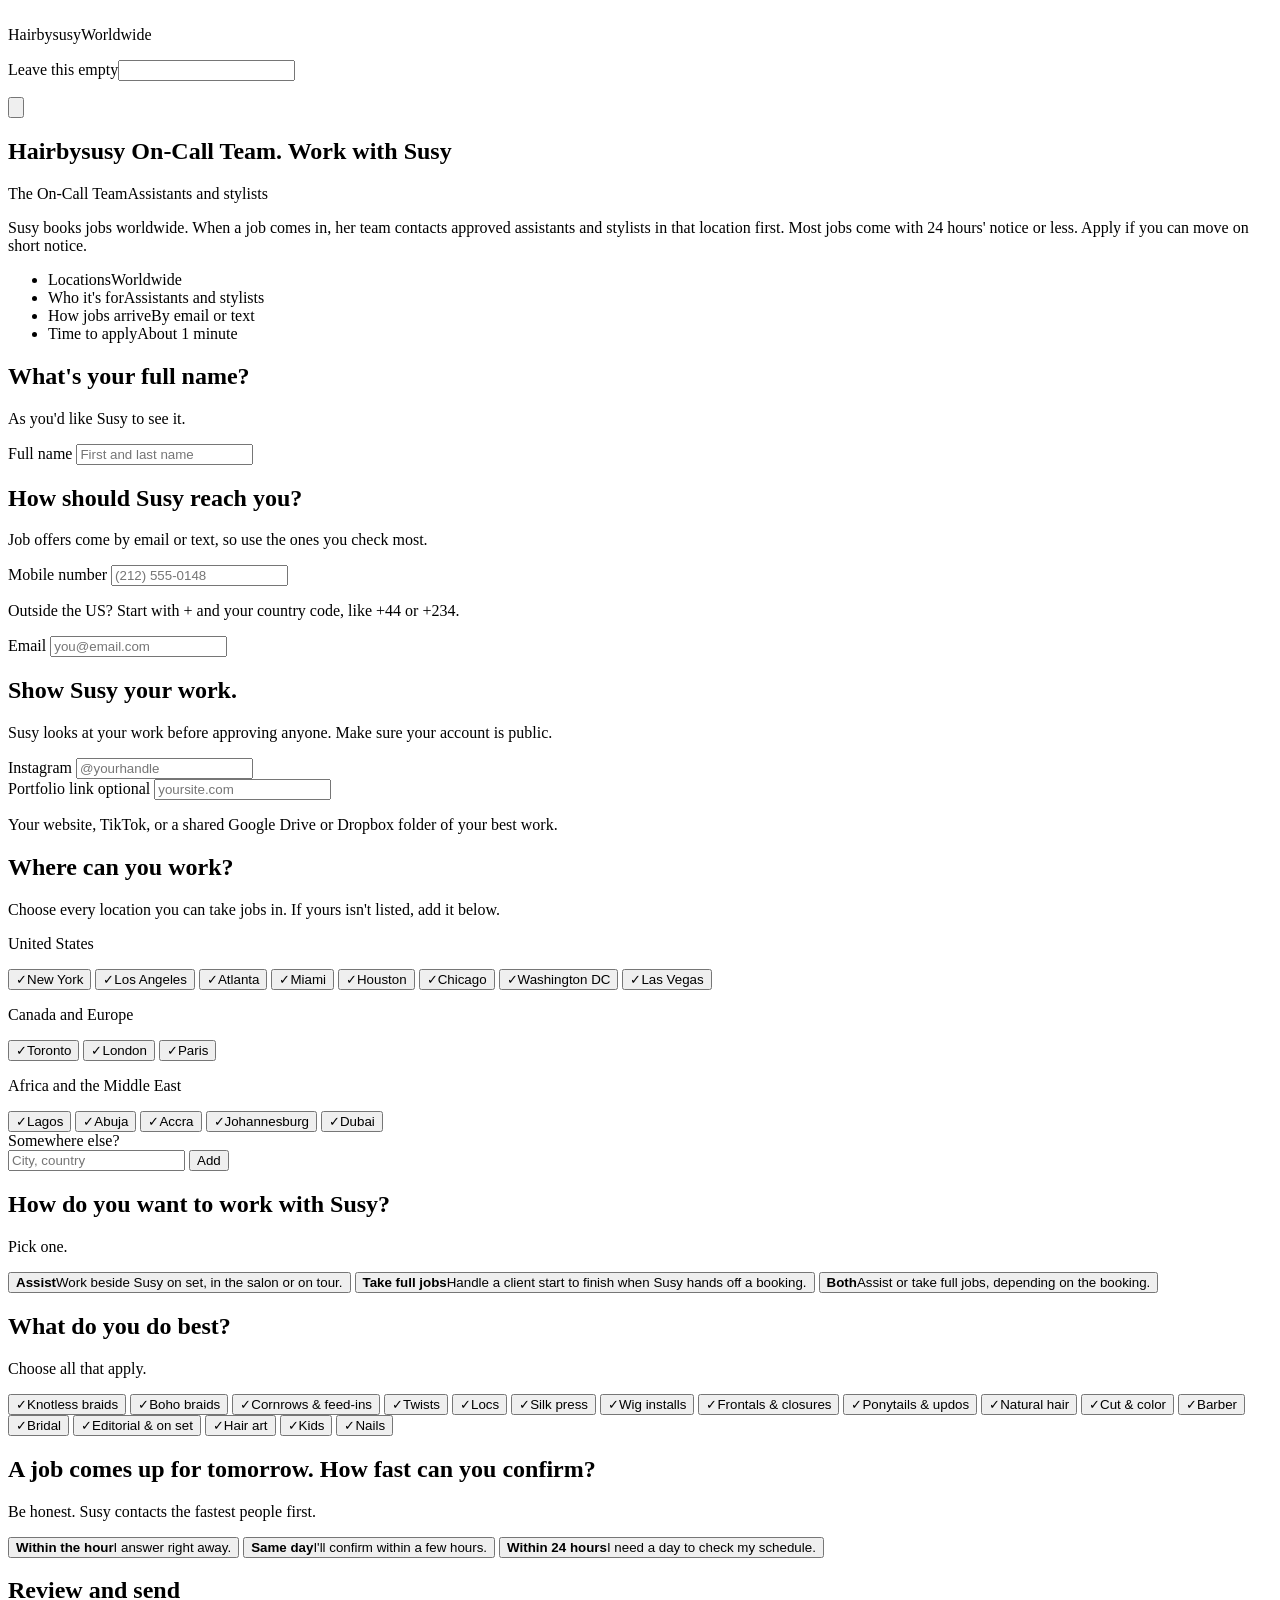
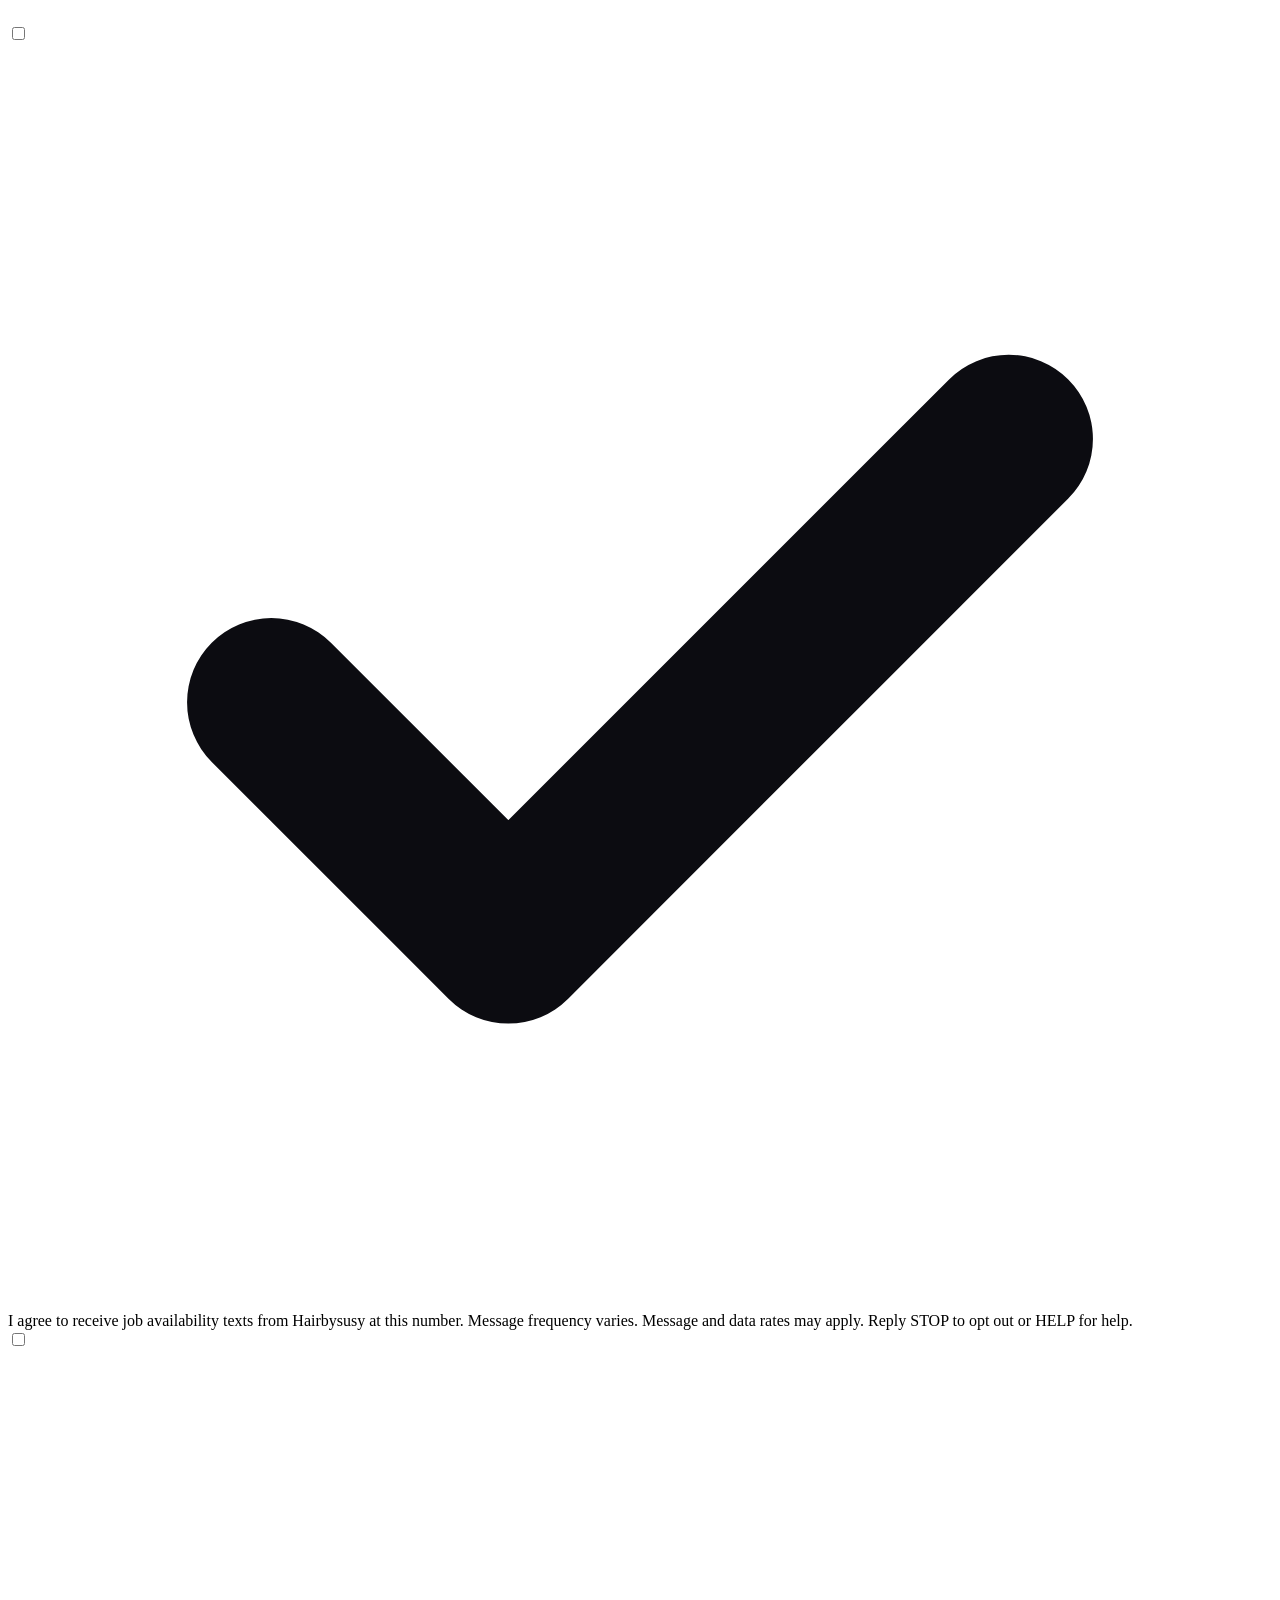
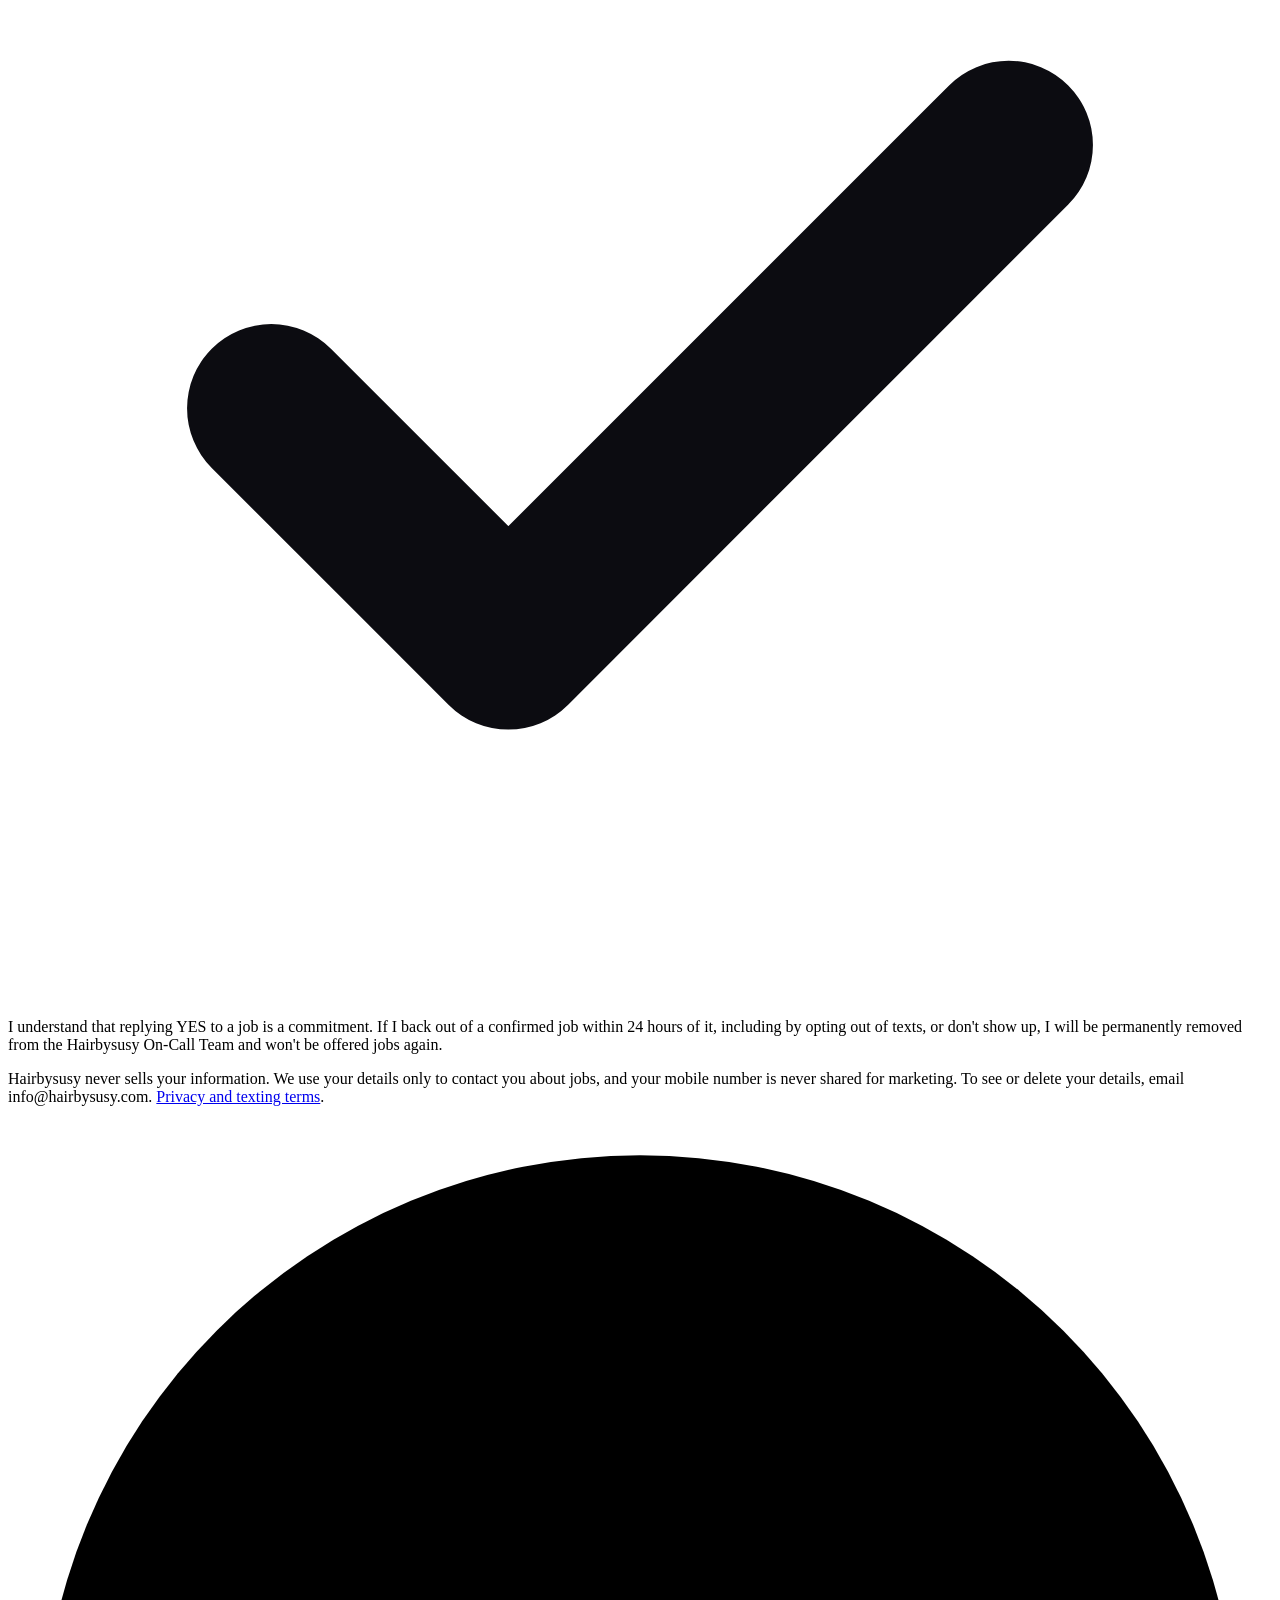
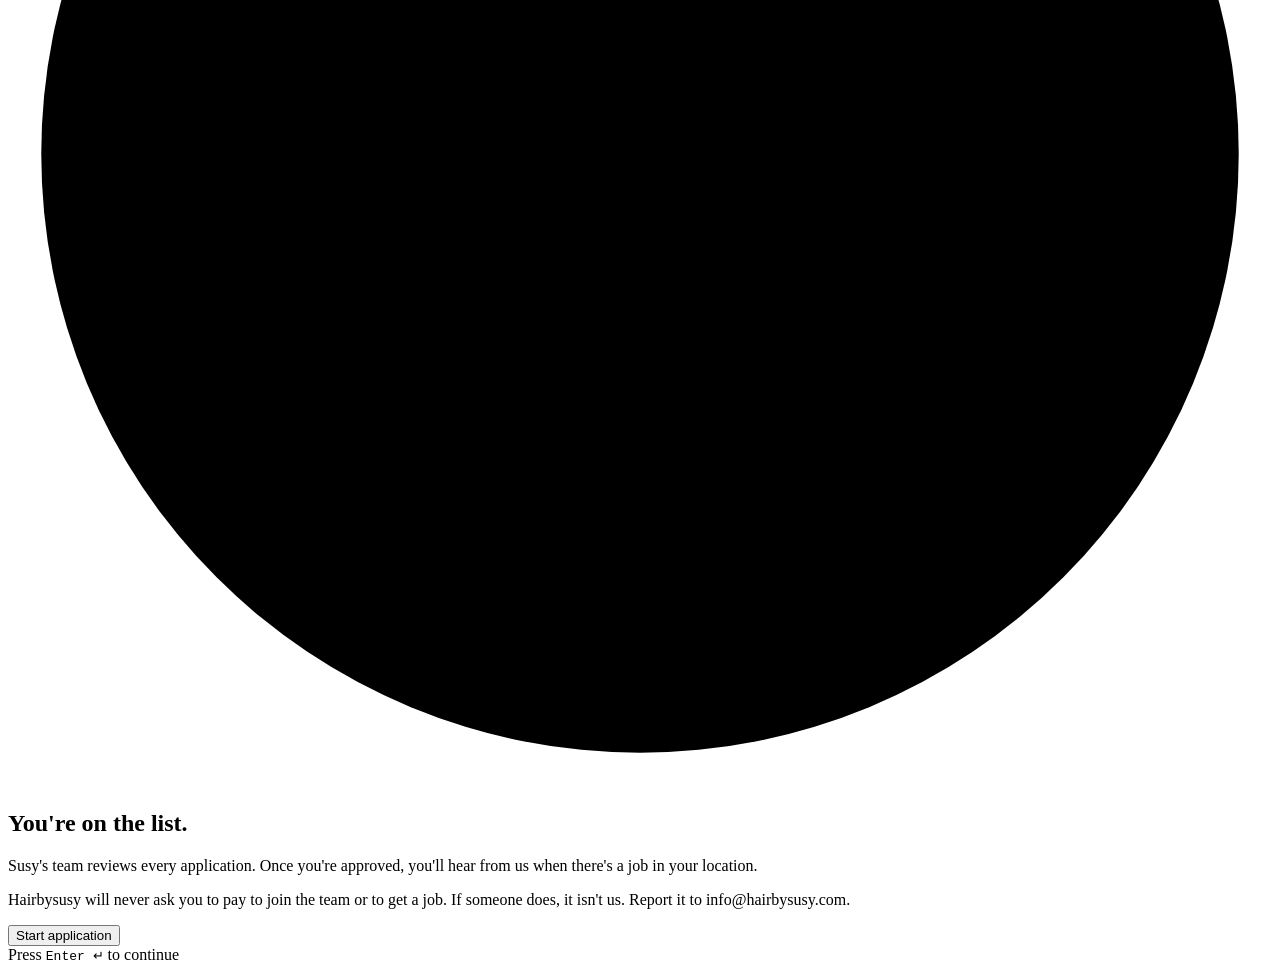
==== commit 826a17e9: "Sign-up page: jobs arrive by email or text Co-Authored-By: Claude Opus 5.5 <noreply@anthropic.com> C" ====
--- a/hairbysusy-crew-github/site/index.html
+++ b/hairbysusy-crew-github/site/index.html
@@ -43,7 +43,7 @@
       <ul class="facts">
         <li><span>Locations</span><span>Worldwide</span></li>
         <li><span>Who it's for</span><span>Assistants and stylists</span></li>
-        <li><span>How jobs arrive</span><span>By text</span></li>
+        <li><span>How jobs arrive</span><span>By email or text</span></li>
         <li><span>Time to apply</span><span>About 1 minute</span></li>
       </ul>
     </section>
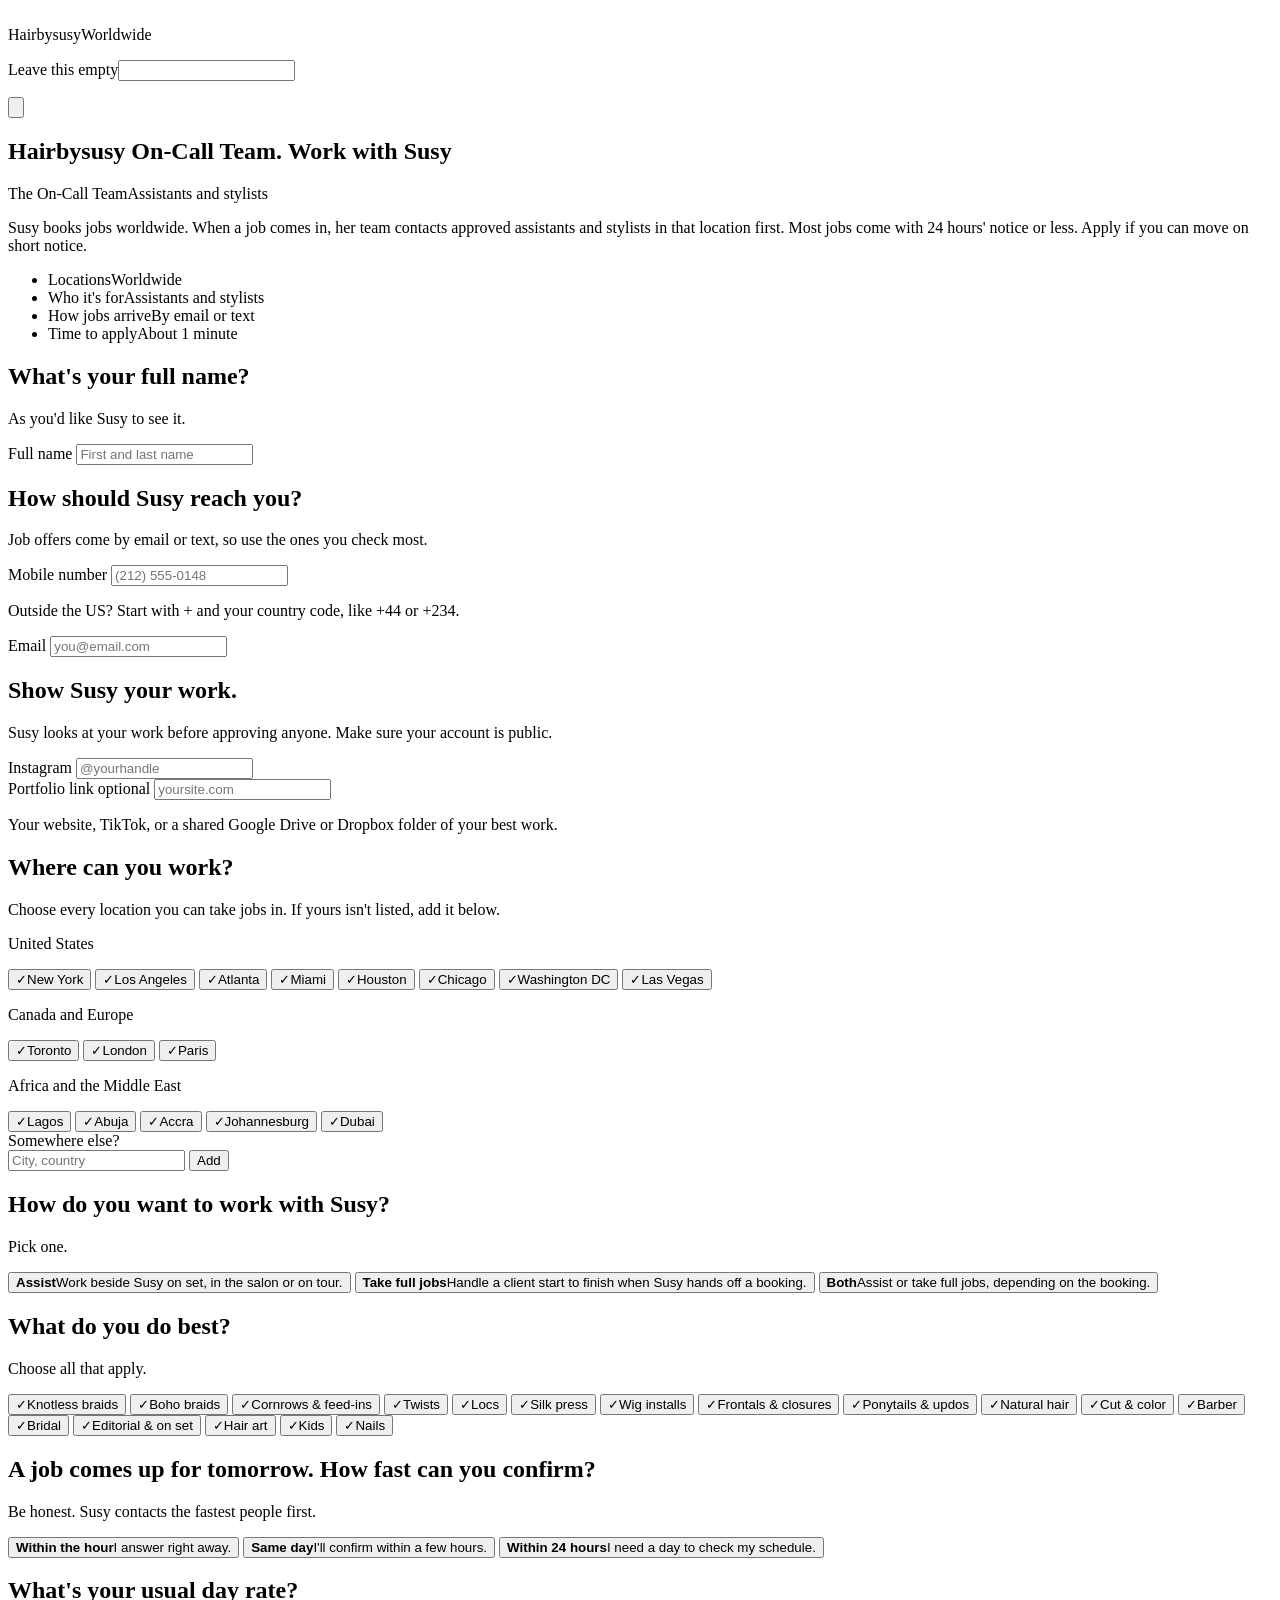
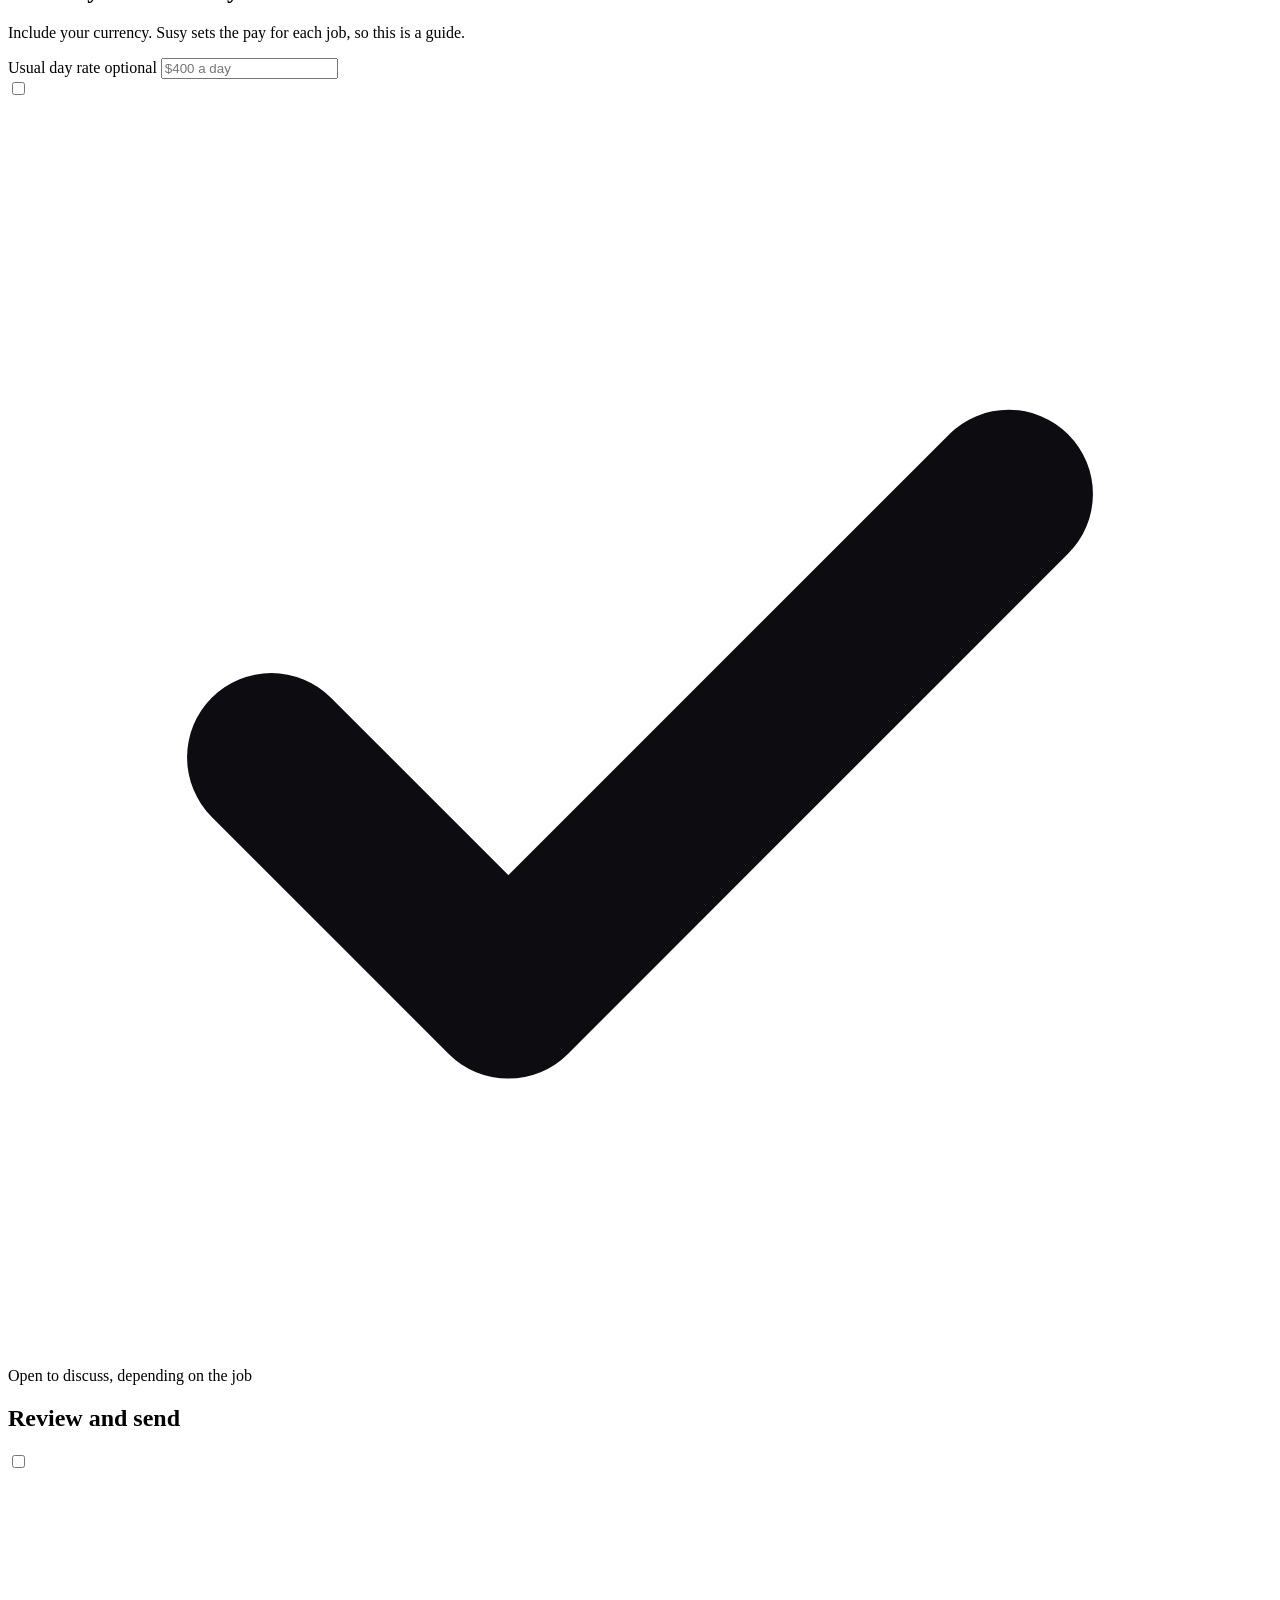
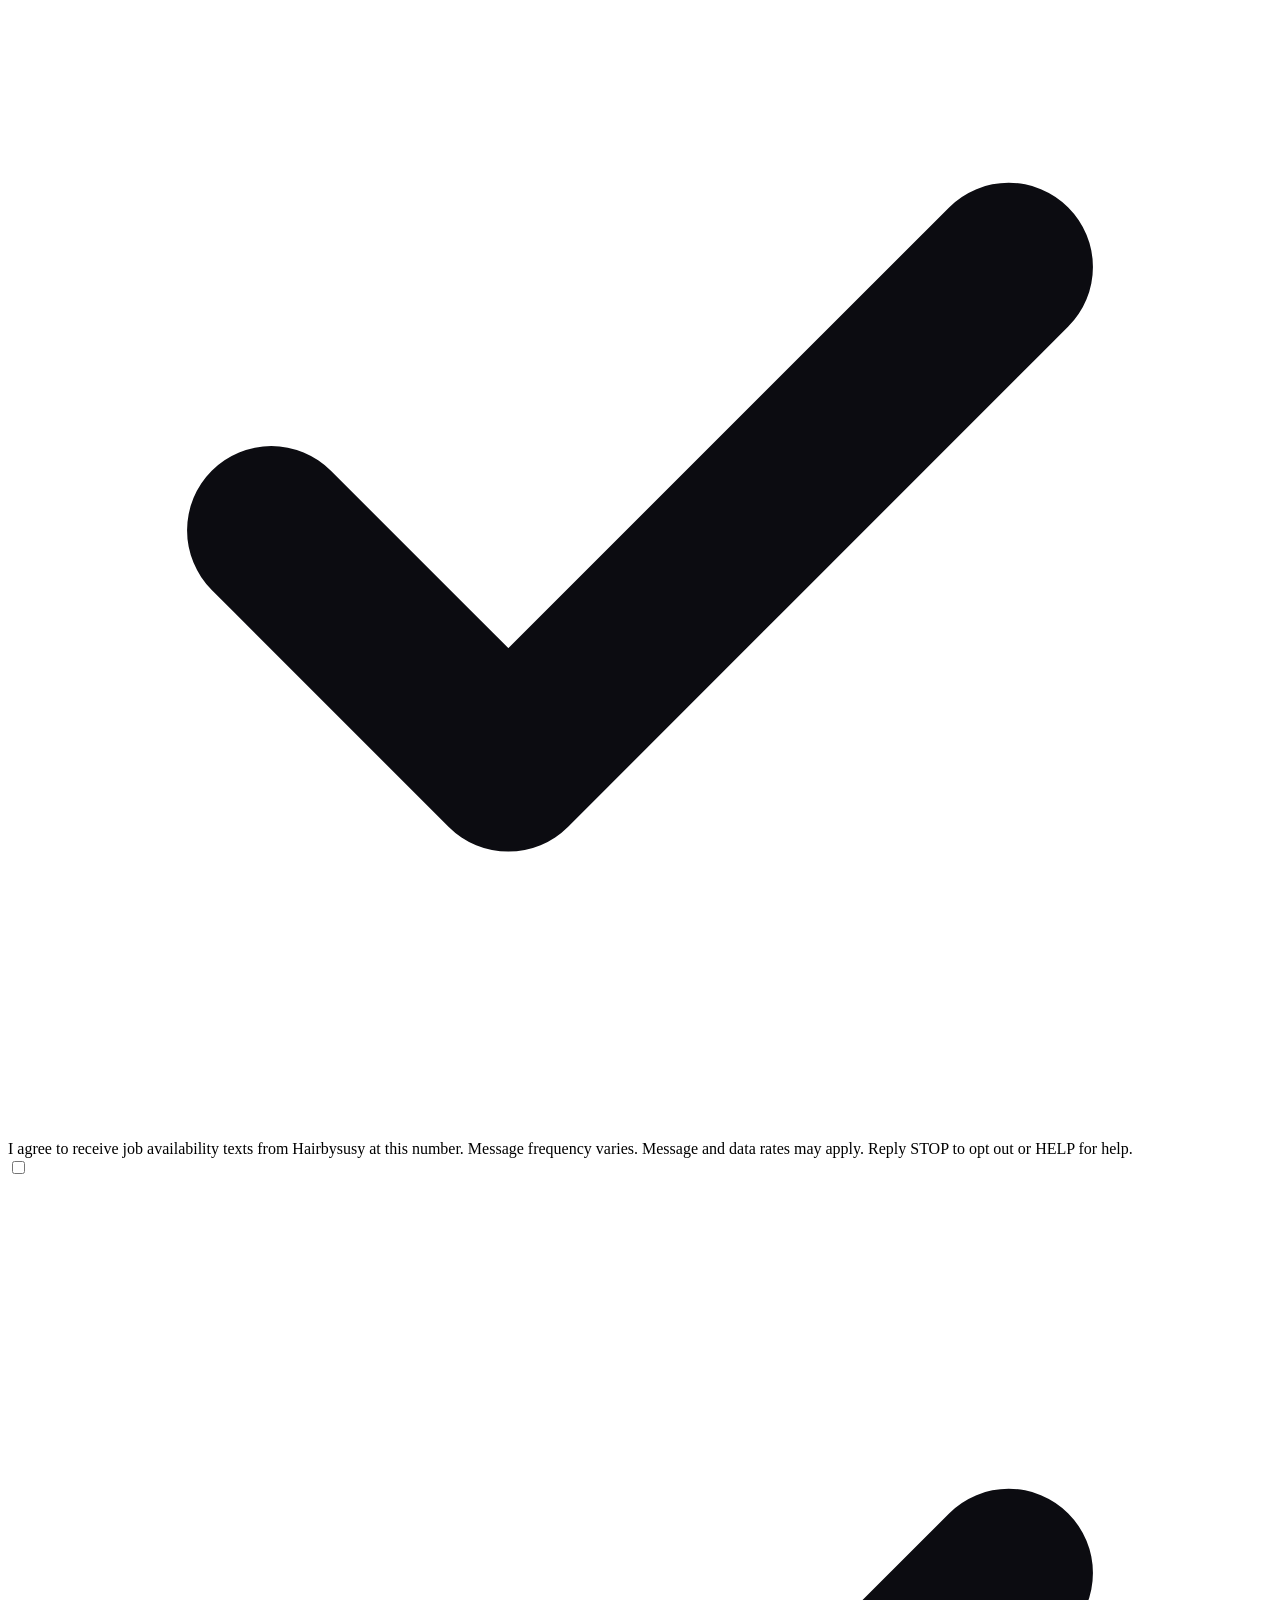
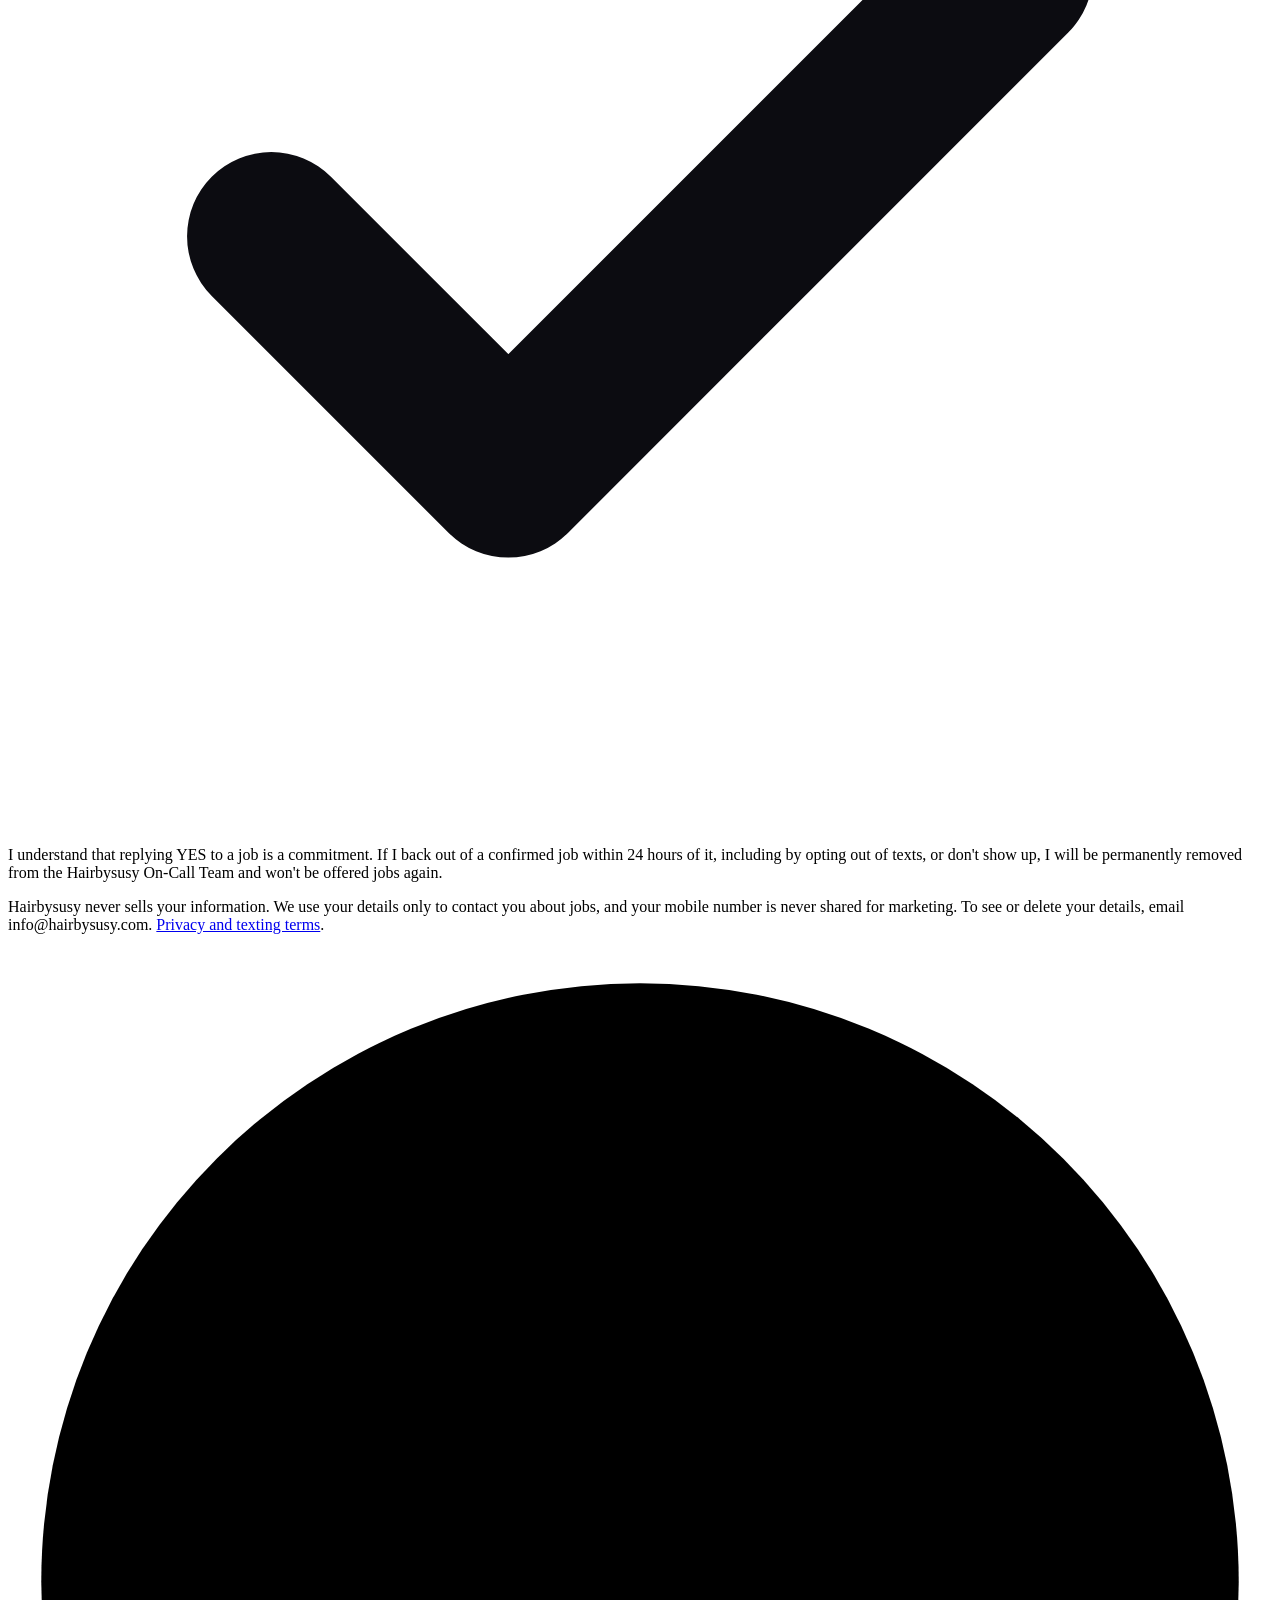
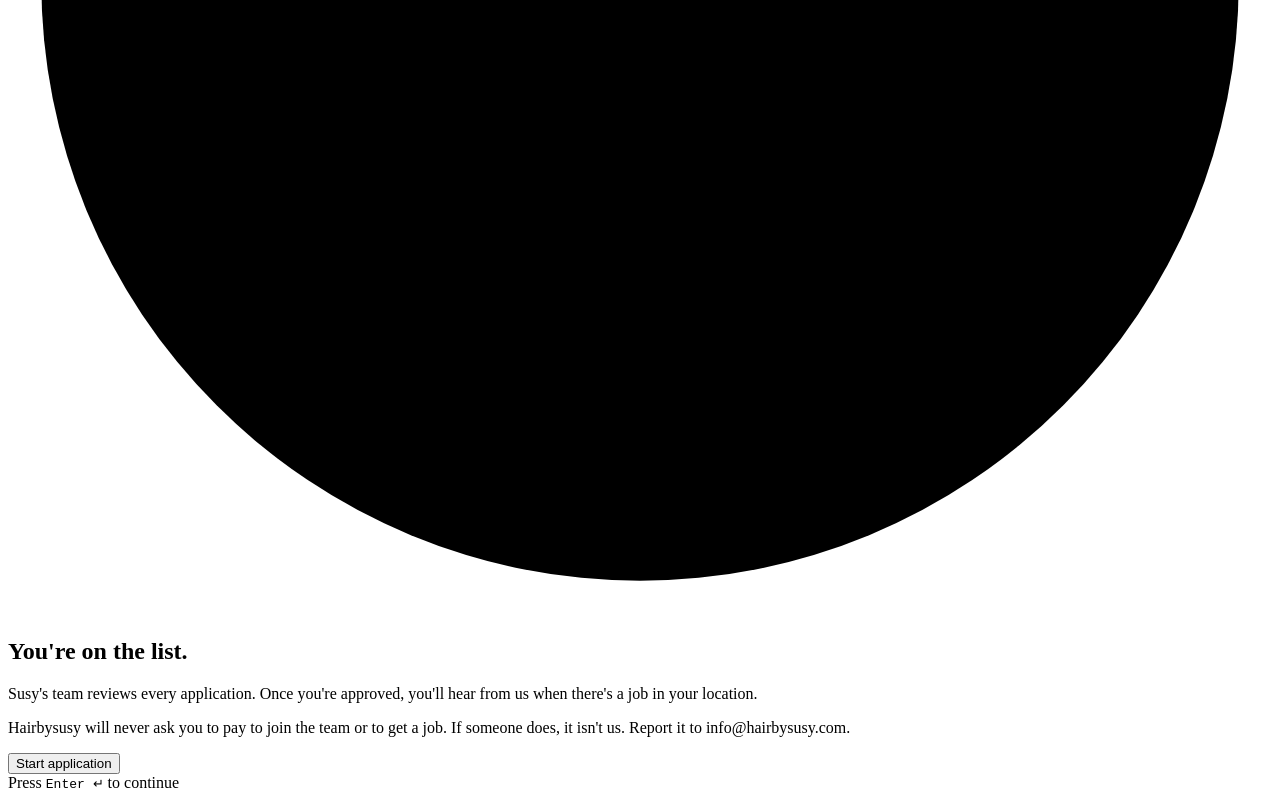
==== commit 361c9089: "Sign-up form: optional usual day rate step Asks for a usual day rate (with currency) and whether it'" ====
--- a/hairbysusy-crew-github/site/index.html
+++ b/hairbysusy-crew-github/site/index.html
@@ -189,6 +189,22 @@
       <div class="err" id="err-response_time"></div>
     </section>
 
+    <!-- 9 rate -->
+    <section class="step" data-step="rate" aria-labelledby="t9">
+      <h1 id="t9">What's your usual day rate?</h1>
+      <p class="hint">Include your currency. Susy sets the pay for each job, so this is a guide.</p>
+      <div class="field">
+        <label for="rate">Usual day rate <span class="opt">optional</span></label>
+        <input class="input" id="rate" name="rate" maxlength="60" autocomplete="off" placeholder="$400 a day">
+        <div class="err" id="err-rate"></div>
+      </div>
+      <label class="consent" for="rateOpen">
+        <input type="checkbox" id="rateOpen" name="rate_open" value="Yes">
+        <span class="box"><svg viewBox="0 0 24 24" fill="none" stroke="#0C0C11" stroke-width="3.2" stroke-linecap="round" stroke-linejoin="round"><path d="M5 12.5l4.5 4.5L19 7.5"/></svg></span>
+        <span>Open to discuss, depending on the job</span>
+      </label>
+    </section>
+
     <!-- 10 review -->
     <section class="step" data-step="review" aria-labelledby="t10">
       <h1 id="t10">Review and send</h1>
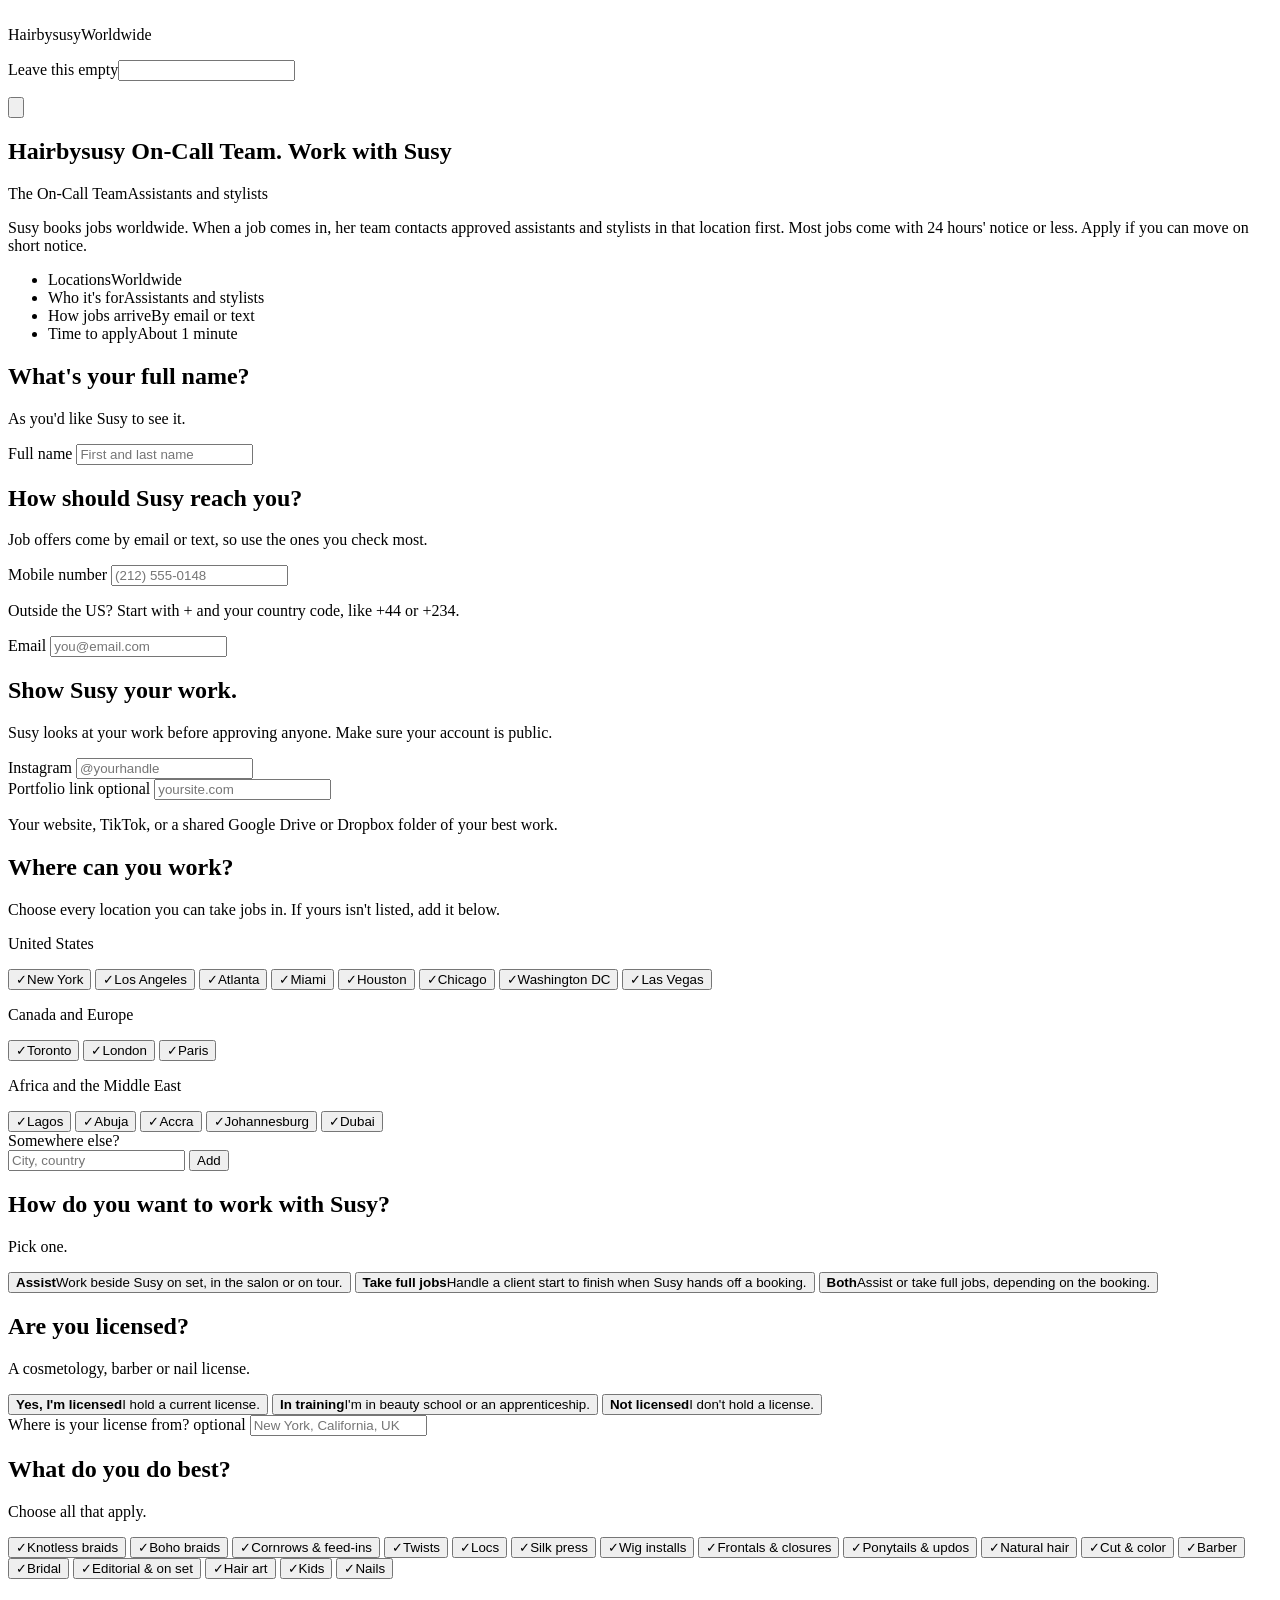
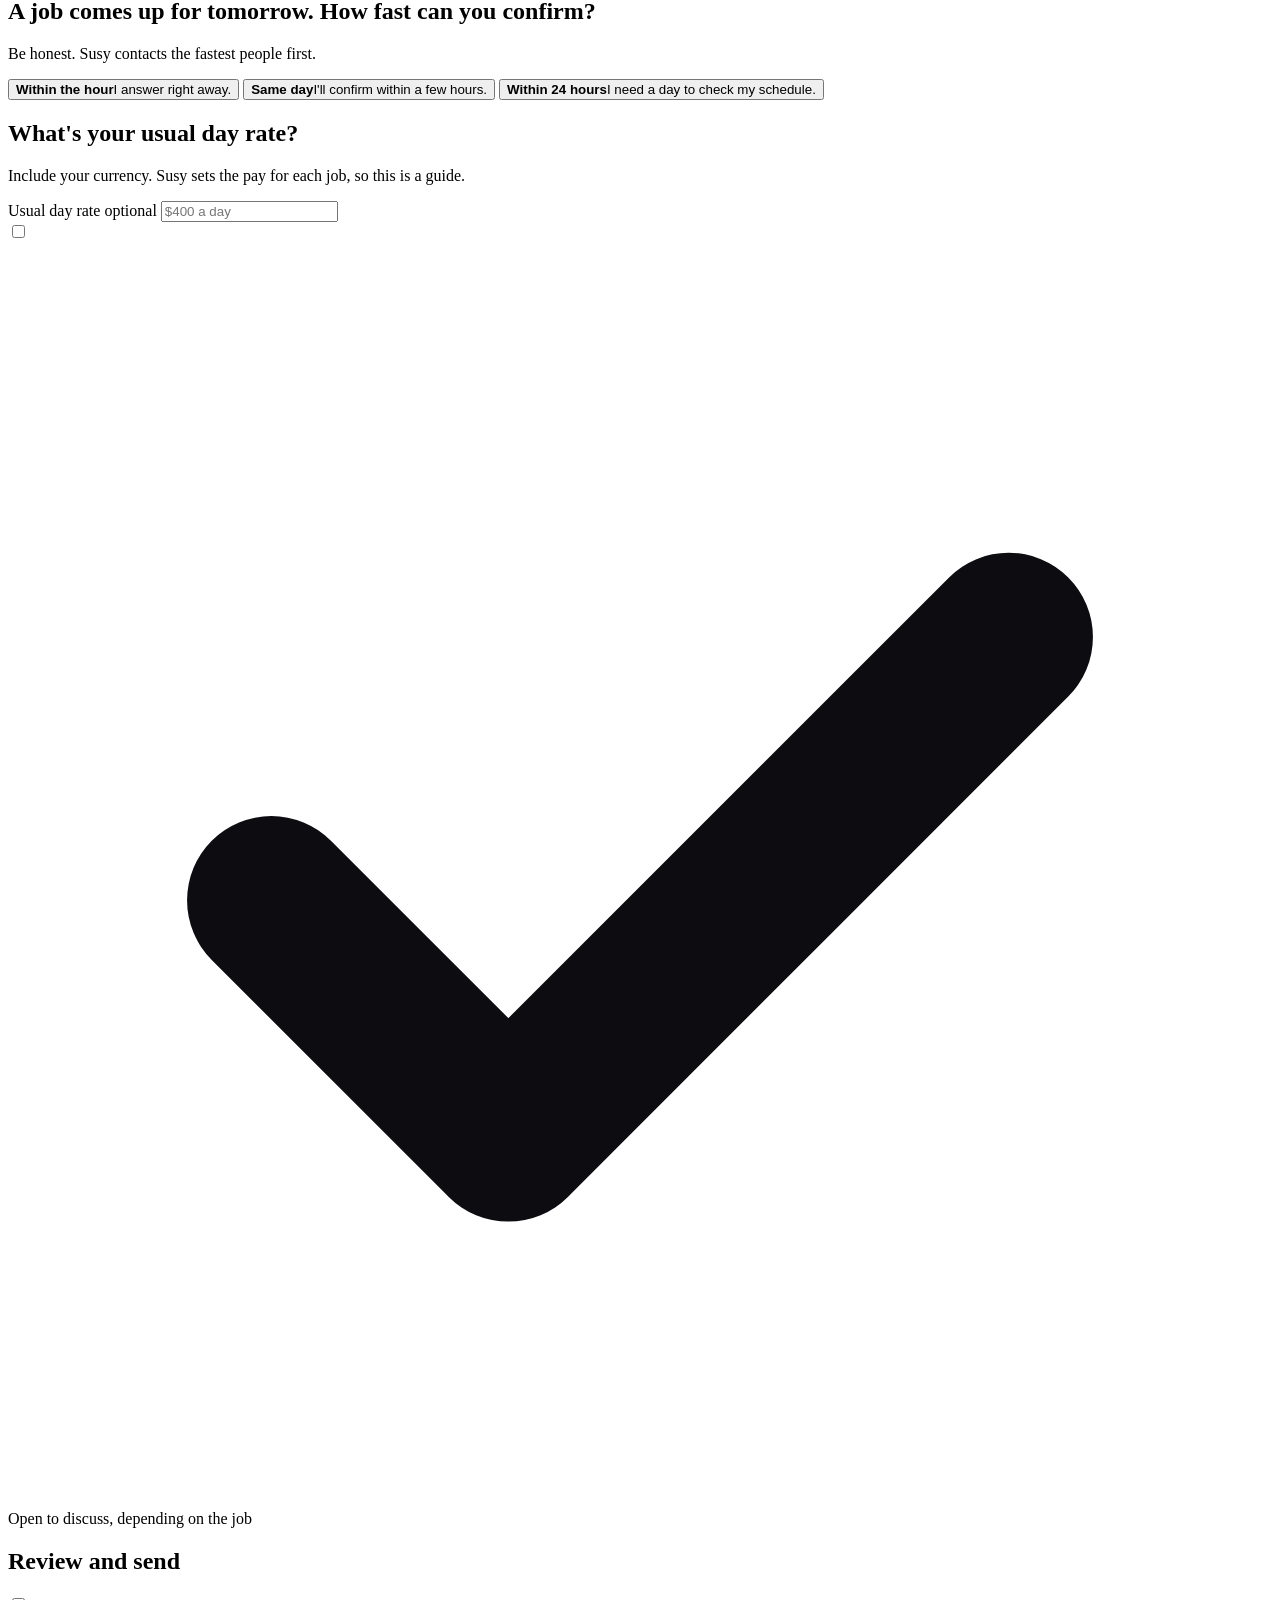
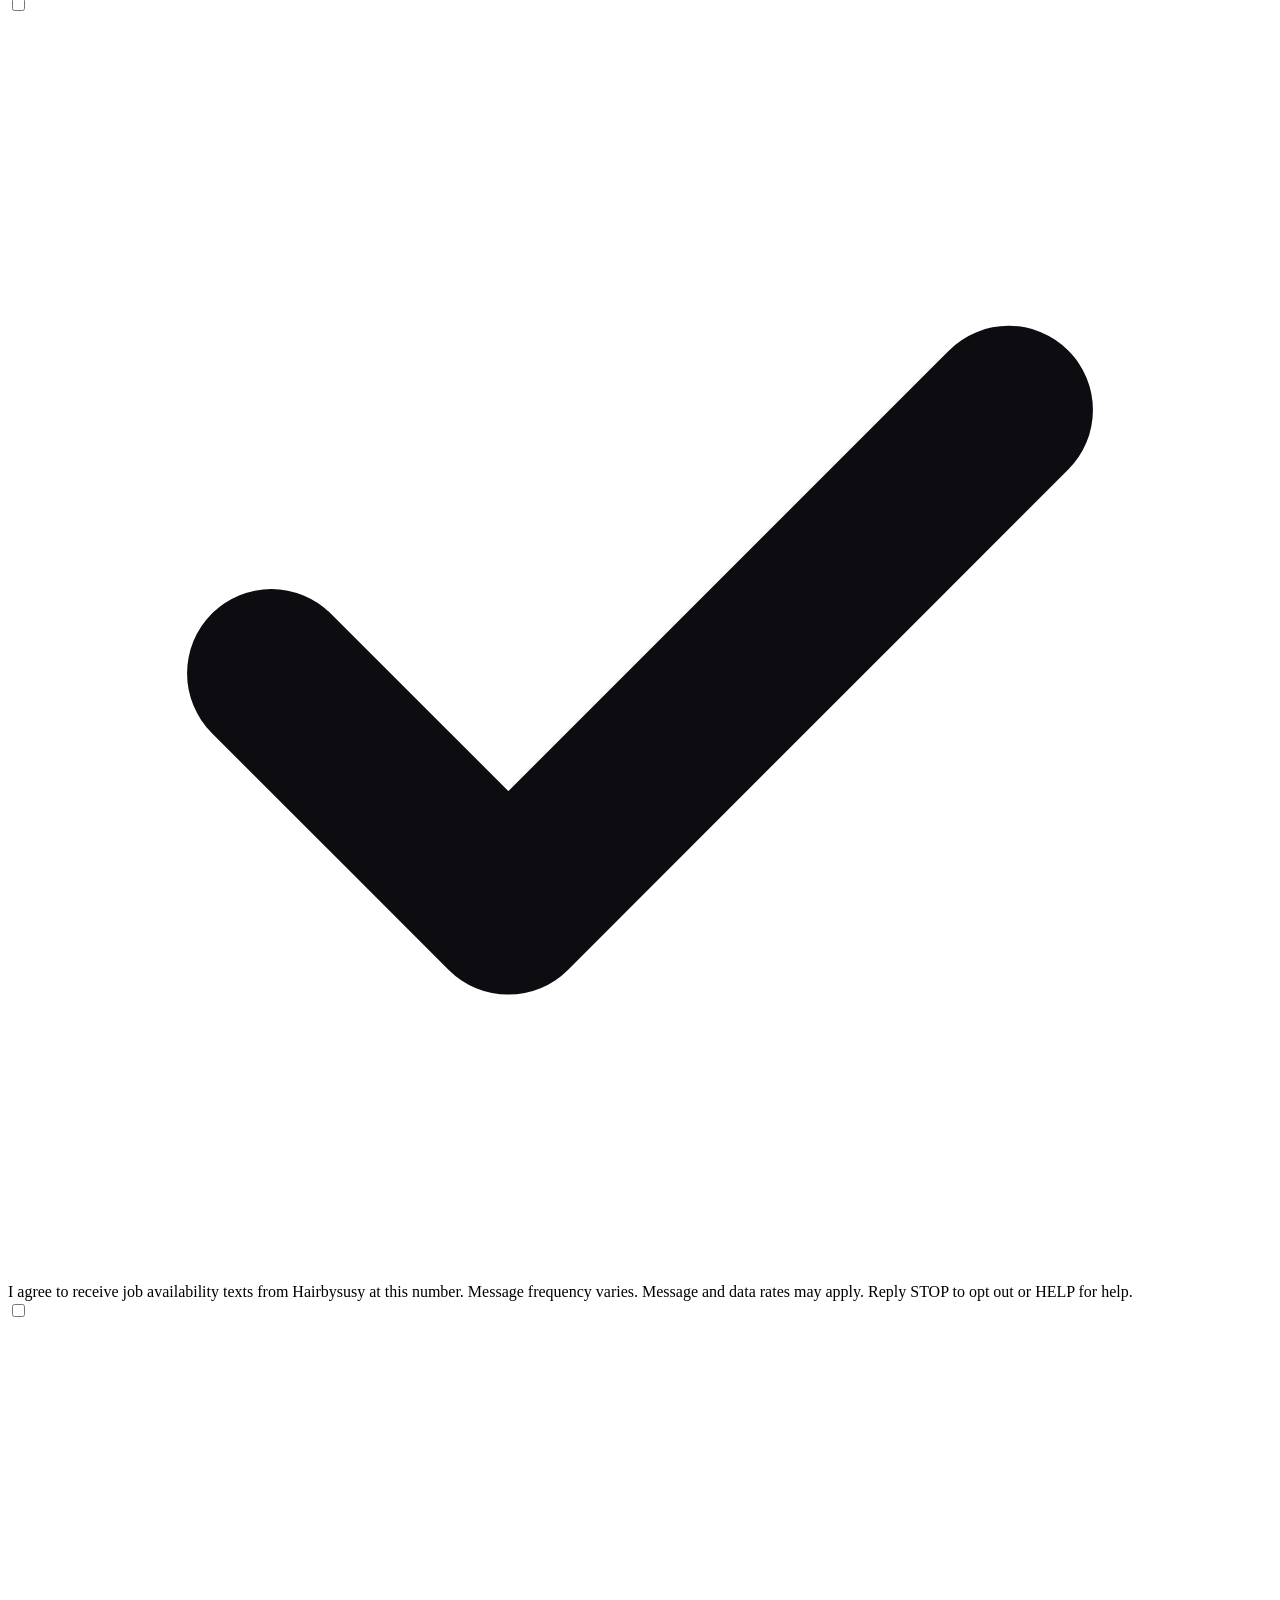
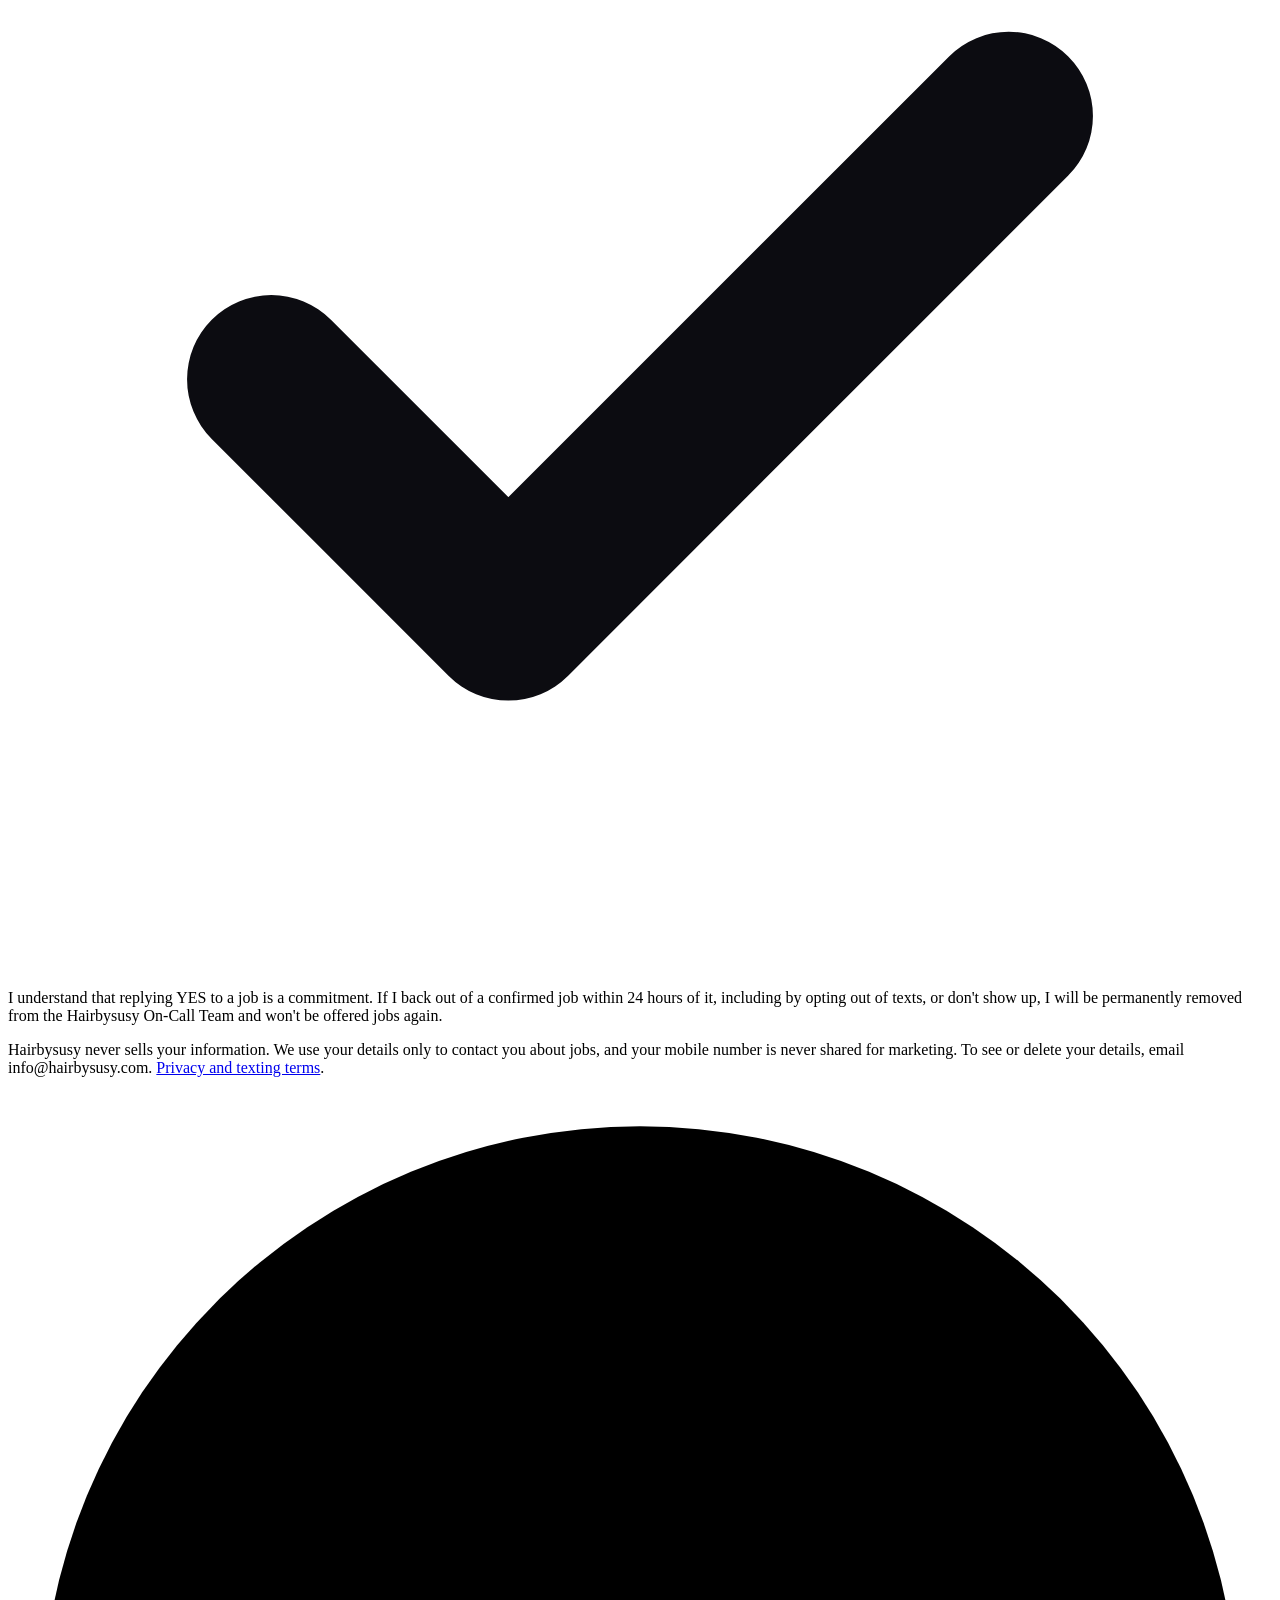
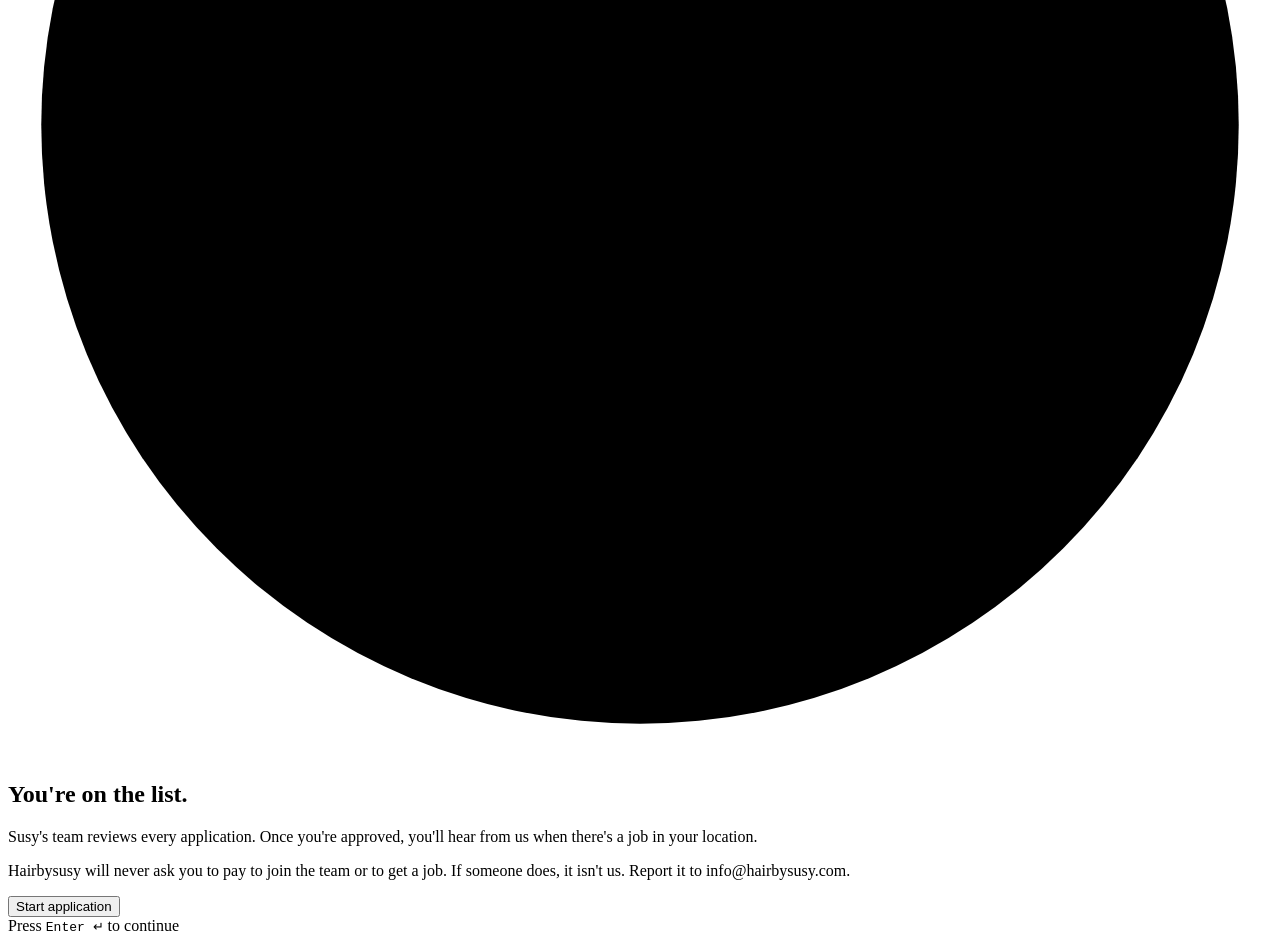
==== commit 051b3545: "Sign-up form: ask whether they're licensed, and where Licensed / In training / Not licensed, plus an" ====
--- a/hairbysusy-crew-github/site/index.html
+++ b/hairbysusy-crew-github/site/index.html
@@ -22,6 +22,8 @@
   <!-- values set by chips and switches -->
   <input type="hidden" name="locations" id="h-locations">
   <input type="hidden" name="role" id="h-role">
+  <input type="hidden" id="h-license_status">
+  <input type="hidden" name="licensed" id="h-licensed">
   <input type="hidden" name="specialties" id="h-specialties">
   <input type="hidden" name="response_time" id="h-response_time">
 
@@ -149,6 +151,22 @@
         <button type="button" class="card" data-value="Both"><b>Both</b><span>Assist or take full jobs, depending on the booking.</span><i class="radio"></i></button>
       </div>
       <div class="err" id="err-role"></div>
+    </section>
+
+    <!-- 5b license -->
+    <section class="step" data-step="license" aria-labelledby="t5b">
+      <h1 id="t5b">Are you licensed?</h1>
+      <p class="hint">A cosmetology, barber or nail license.</p>
+      <div class="cards" data-field="license_status" role="group" aria-labelledby="t5b">
+        <button type="button" class="card" data-value="Licensed"><b>Yes, I'm licensed</b><span>I hold a current license.</span><i class="radio"></i></button>
+        <button type="button" class="card" data-value="In training"><b>In training</b><span>I'm in beauty school or an apprenticeship.</span><i class="radio"></i></button>
+        <button type="button" class="card" data-value="Not licensed"><b>Not licensed</b><span>I don't hold a license.</span><i class="radio"></i></button>
+      </div>
+      <div class="err" id="err-license_status"></div>
+      <div class="field license-where">
+        <label for="licenseWhere">Where is your license from? <span class="opt">optional</span></label>
+        <input class="input" id="licenseWhere" maxlength="60" autocomplete="off" placeholder="New York, California, UK" data-nofocus>
+      </div>
     </section>
 
     <!-- 6 specialties -->
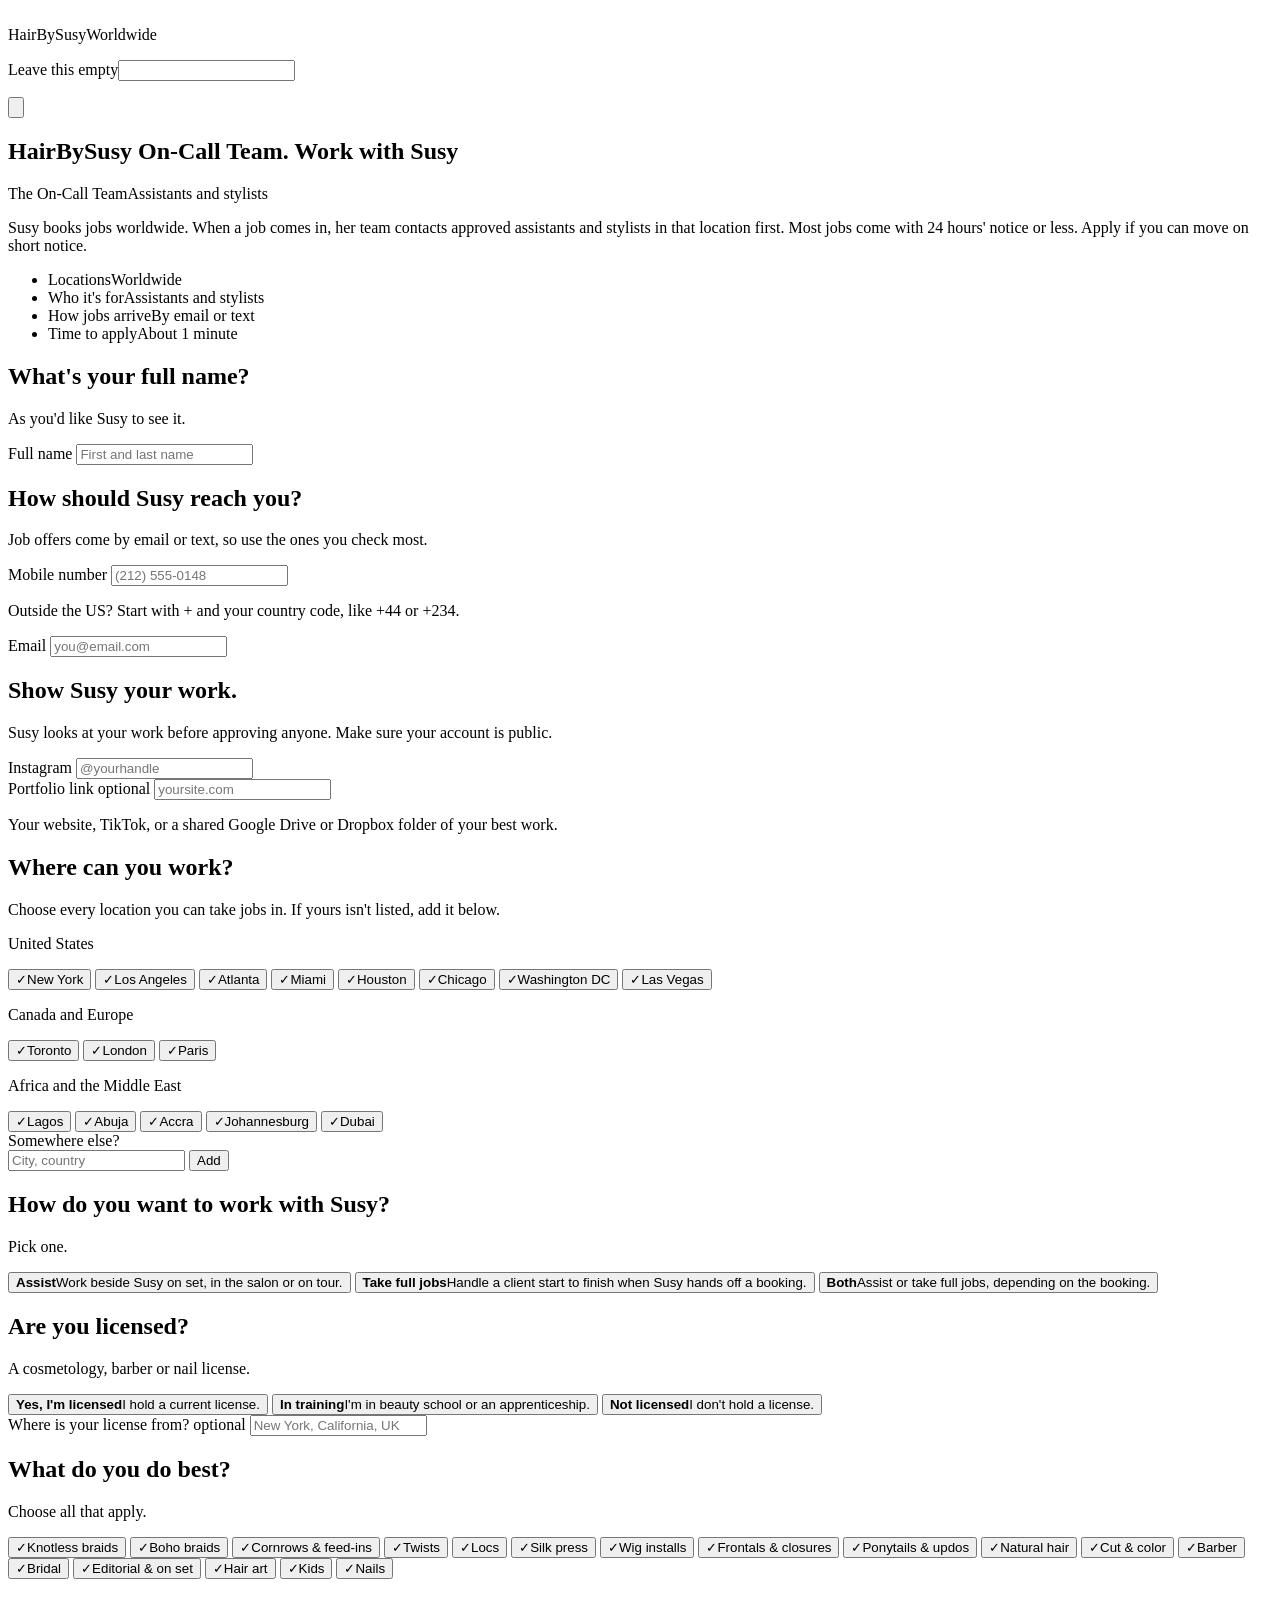
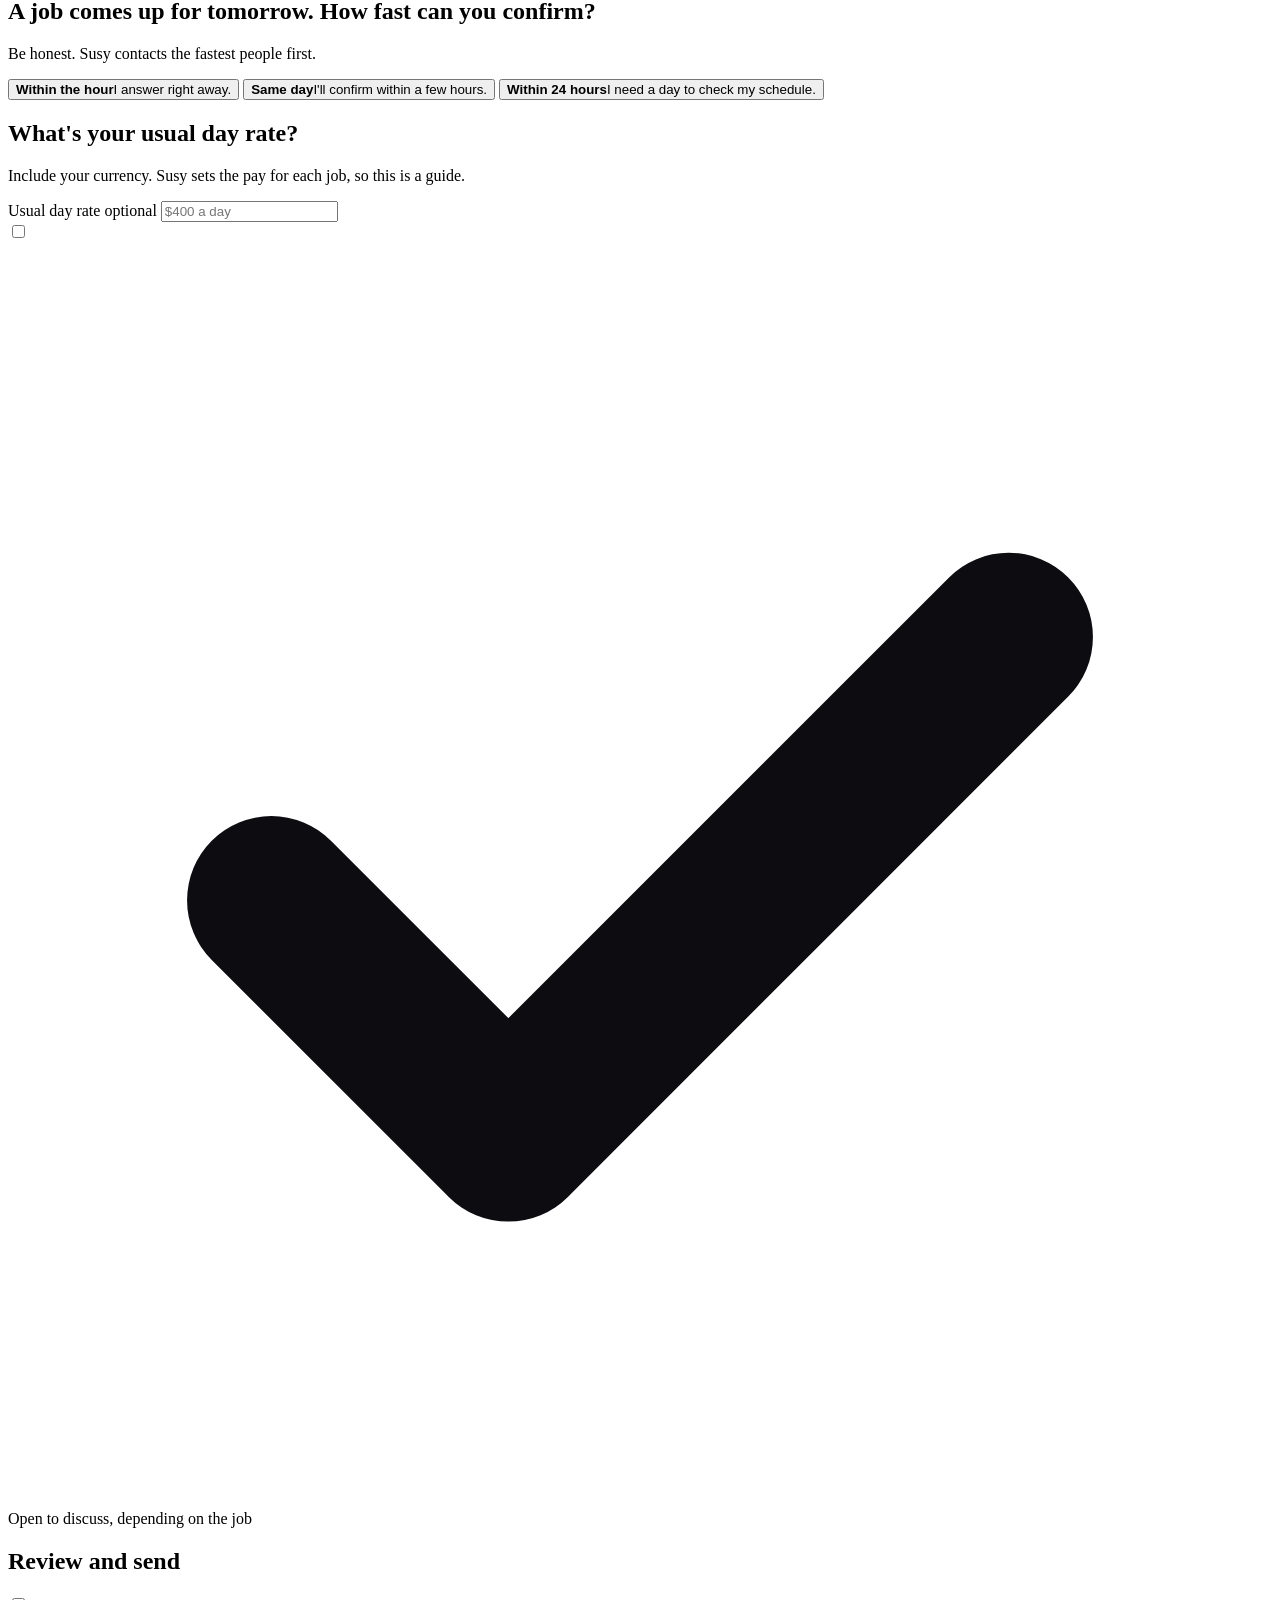
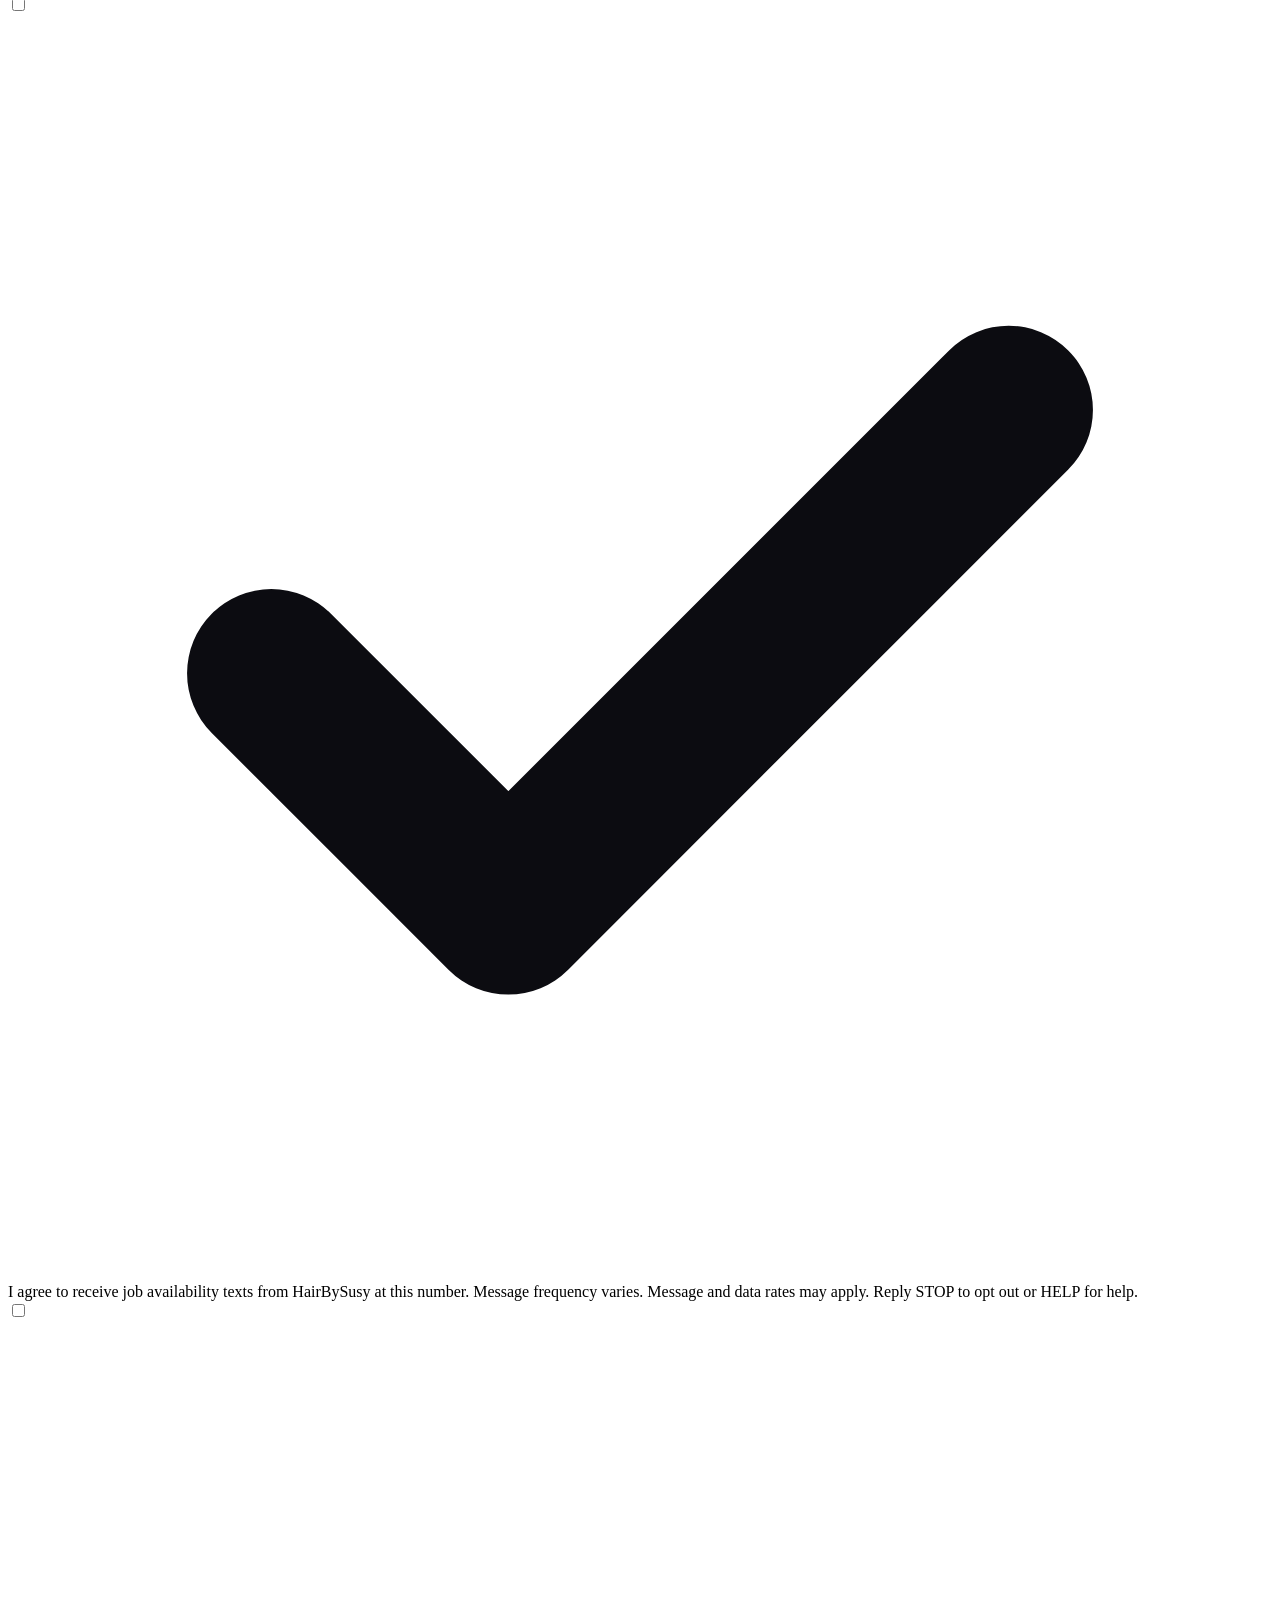
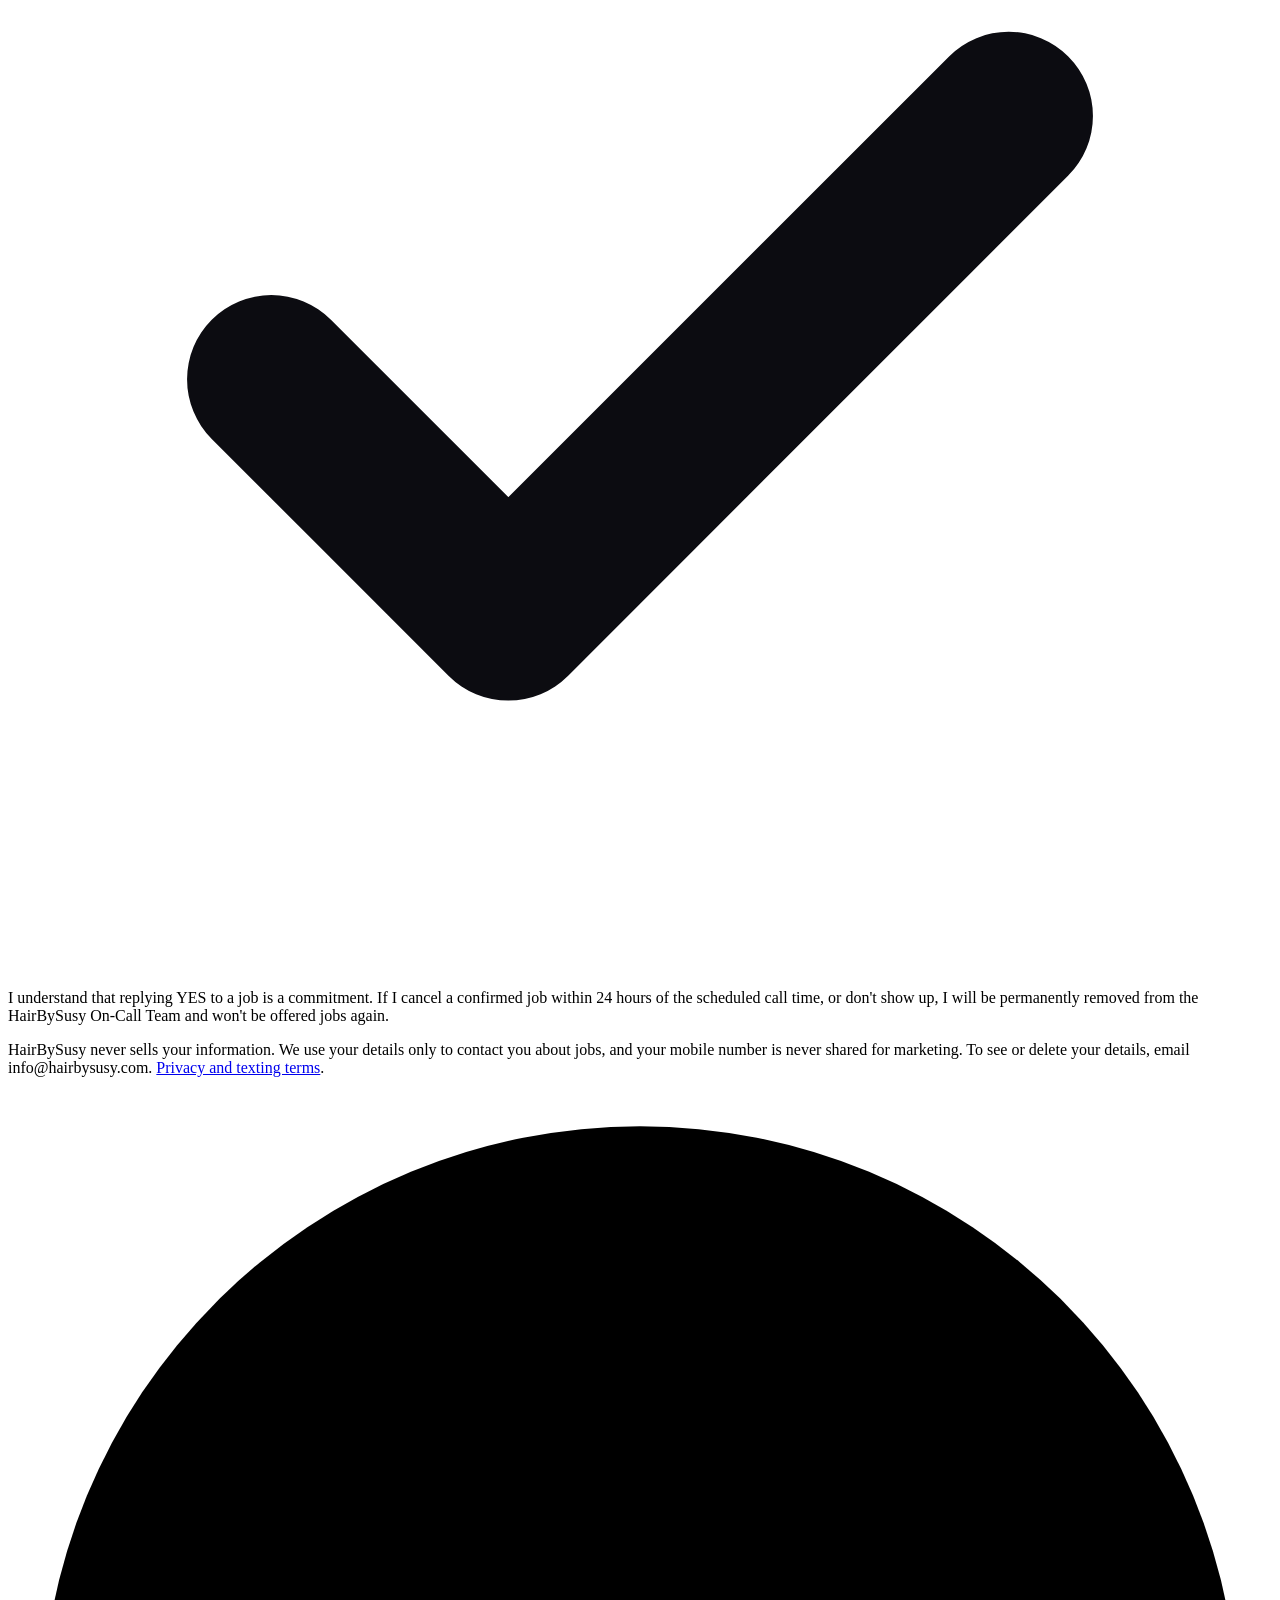
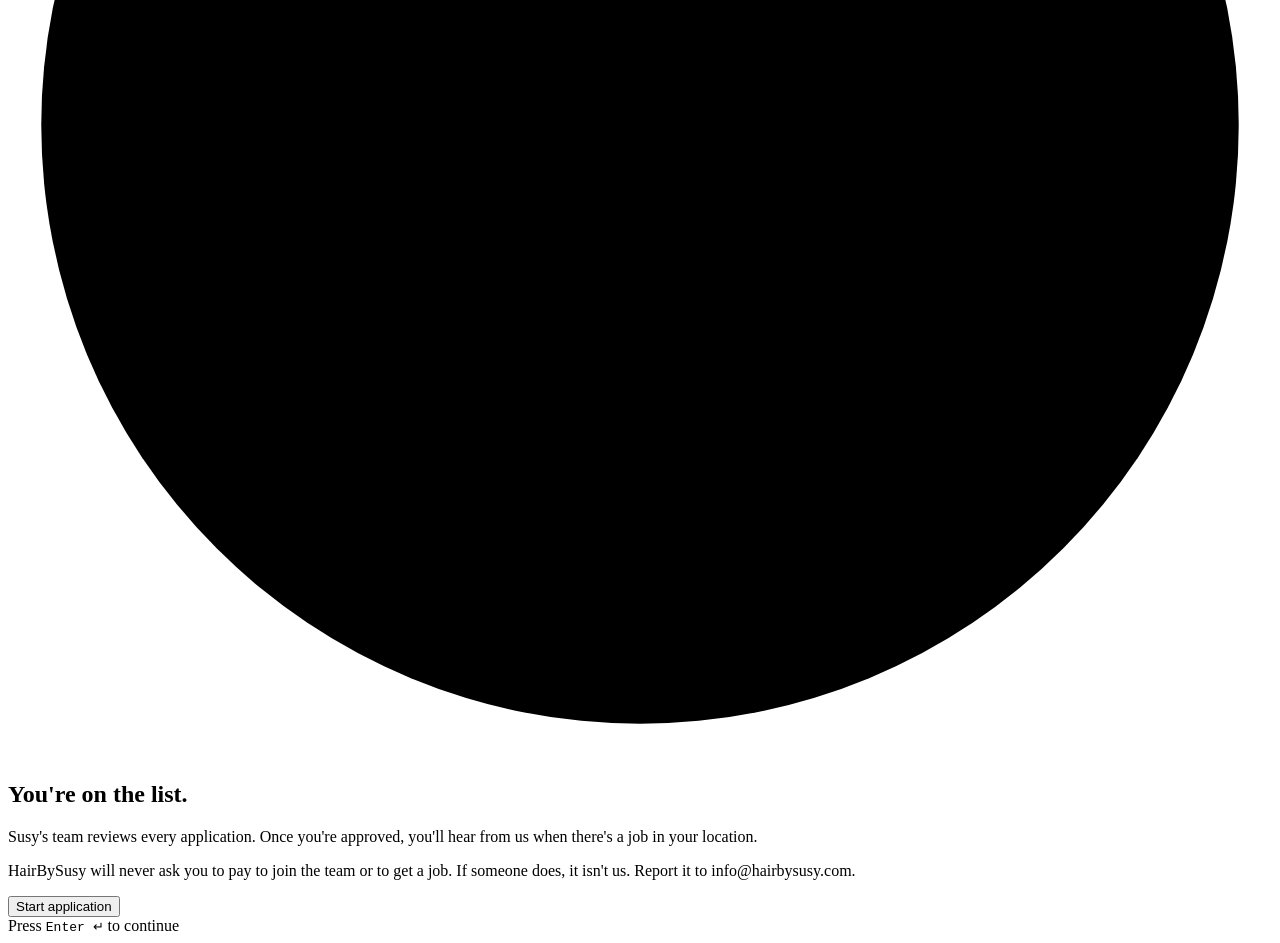
==== commit 2c4e1c2d: "Sign-up page: spell it HairBySusy; cancellation rule matches Susy's email Susy's applicant email spe" ====
--- a/hairbysusy-crew-github/site/index.html
+++ b/hairbysusy-crew-github/site/index.html
@@ -3,8 +3,8 @@
 <head>
 <meta charset="utf-8">
 <meta name="viewport" content="width=device-width, initial-scale=1">
-<title>Hairbysusy On-Call Team</title>
-<meta name="description" content="Apply to join the Hairbysusy on-call team. Assistants and stylists who can take jobs on short notice.">
+<title>HairBySusy On-Call Team</title>
+<meta name="description" content="Apply to join the HairBySusy on-call team. Assistants and stylists who can take jobs on short notice.">
 <link rel="preconnect" href="https://fonts.googleapis.com">
 <link rel="preconnect" href="https://fonts.gstatic.com" crossorigin>
 <link href="https://fonts.googleapis.com/css2?family=Archivo+Black&family=Archivo:wdth,wght@62..125,300..900&display=swap" rel="stylesheet">
@@ -12,7 +12,7 @@
 </head>
 <body>
 <div class="bg" aria-hidden="true"><picture><source media="(min-width: 900px)" srcset="/img/hero-wide.jpg"><img src="/img/hero.jpg" alt=""></picture></div>
-<div class="mast" aria-hidden="true"><span>Hairbysusy</span><span>Worldwide</span></div>
+<div class="mast" aria-hidden="true"><span>HairBySusy</span><span>Worldwide</span></div>
 <div class="glow" aria-hidden="true"><i></i><div class="soft"><i></i></div></div>
 
 <form class="app" id="form" name="crew" method="POST" data-netlify="true" netlify-honeypot="bot-field" novalidate>
@@ -39,7 +39,7 @@
 
     <!-- 0 welcome -->
     <section class="step on" data-step="welcome" aria-labelledby="t0">
-      <h1 class="wordmark" id="t0"><span class="sr">Hairbysusy On-Call Team. </span><span class="w">Work</span> <span class="w">with</span> <span class="w">Susy</span></h1>
+      <h1 class="wordmark" id="t0"><span class="sr">HairBySusy On-Call Team. </span><span class="w">Work</span> <span class="w">with</span> <span class="w">Susy</span></h1>
       <p class="tagline"><span>The On-Call Team</span><span>Assistants and stylists</span></p>
       <p class="lede">Susy books jobs worldwide. When a job comes in, her team contacts approved assistants and stylists in that location first. Most jobs come with 24 hours' notice or less. Apply if you can move on short notice.</p>
       <ul class="facts">
@@ -230,16 +230,16 @@
       <label class="consent" for="consent">
         <input type="checkbox" id="consent" name="sms_consent" value="Yes">
         <span class="box"><svg viewBox="0 0 24 24" fill="none" stroke="#0C0C11" stroke-width="3.2" stroke-linecap="round" stroke-linejoin="round"><path d="M5 12.5l4.5 4.5L19 7.5"/></svg></span>
-        <span>I agree to receive job availability texts from Hairbysusy at this number. Message frequency varies. Message and data rates may apply. Reply STOP to opt out or HELP for help.</span>
+        <span>I agree to receive job availability texts from HairBySusy at this number. Message frequency varies. Message and data rates may apply. Reply STOP to opt out or HELP for help.</span>
       </label>
       <div class="err" id="err-consent"></div>
       <label class="consent second" for="commit">
         <input type="checkbox" id="commit" name="commitment" value="Yes">
         <span class="box"><svg viewBox="0 0 24 24" fill="none" stroke="#0C0C11" stroke-width="3.2" stroke-linecap="round" stroke-linejoin="round"><path d="M5 12.5l4.5 4.5L19 7.5"/></svg></span>
-        <span>I understand that replying YES to a job is a commitment. If I back out of a confirmed job within 24 hours of it, including by opting out of texts, or don't show up, I will be permanently removed from the Hairbysusy On-Call Team and won't be offered jobs again.</span>
+        <span>I understand that replying YES to a job is a commitment. If I cancel a confirmed job within 24 hours of the scheduled call time, or don't show up, I will be permanently removed from the HairBySusy On-Call Team and won't be offered jobs again.</span>
       </label>
       <div class="err" id="err-commit"></div>
-      <p class="fine">Hairbysusy never sells your information. We use your details only to contact you about jobs, and your mobile number is never shared for marketing. To see or delete your details, email info@hairbysusy.com. <a href="/privacy" target="_blank" rel="noopener">Privacy and texting terms</a>.</p>
+      <p class="fine">HairBySusy never sells your information. We use your details only to contact you about jobs, and your mobile number is never shared for marketing. To see or delete your details, email info@hairbysusy.com. <a href="/privacy" target="_blank" rel="noopener">Privacy and texting terms</a>.</p>
     </section>
 
     <!-- 11 done -->
@@ -247,7 +247,7 @@
       <svg class="mark" viewBox="0 0 76 76" aria-hidden="true"><circle cx="38" cy="38" r="36"/><path d="M24 39l9 9 19-20"/></svg>
       <h1 id="t11">You're on the list.</h1>
       <p class="lede" id="doneText">Susy's team reviews every application. Once you're approved, you'll hear from us when there's a job in your location.</p>
-      <p class="fine">Hairbysusy will never ask you to pay to join the team or to get a job. If someone does, it isn't us. Report it to info@hairbysusy.com.</p>
+      <p class="fine">HairBySusy will never ask you to pay to join the team or to get a job. If someone does, it isn't us. Report it to info@hairbysusy.com.</p>
     </section>
 
   </main>
@@ -267,9 +267,9 @@
       <p>Susy's clients book on short notice. When you reply YES to a job, you are booked, and Susy has given her word to her client.</p>
       <ul>
         <li><b>Replying YES is a commitment.</b></li>
-        <li>If you back out of a confirmed job within 24 hours of it, by cancelling, going silent or opting out of texts, you will be <b>permanently removed</b> from the Hairbysusy On-Call Team and will not be offered jobs again.</li>
+        <li>If you have a confirmed job and need to cancel, contact Susy's team directly. Canceling a confirmed job within 24 hours of the scheduled call time means you are <b>permanently removed</b> from the HairBySusy On-Call Team and will not be offered jobs again.</li>
         <li>If you don't show up, you will be <b>permanently removed</b>.</li>
-        <li>You can stop job texts at any time by replying STOP. If you are not booked on a job, there is no penalty.</li>
+        <li>You can stop job texts at any time by replying STOP.</li>
       </ul>
     </div>
     <button type="button" class="primary" id="rulesOk">I understand</button>
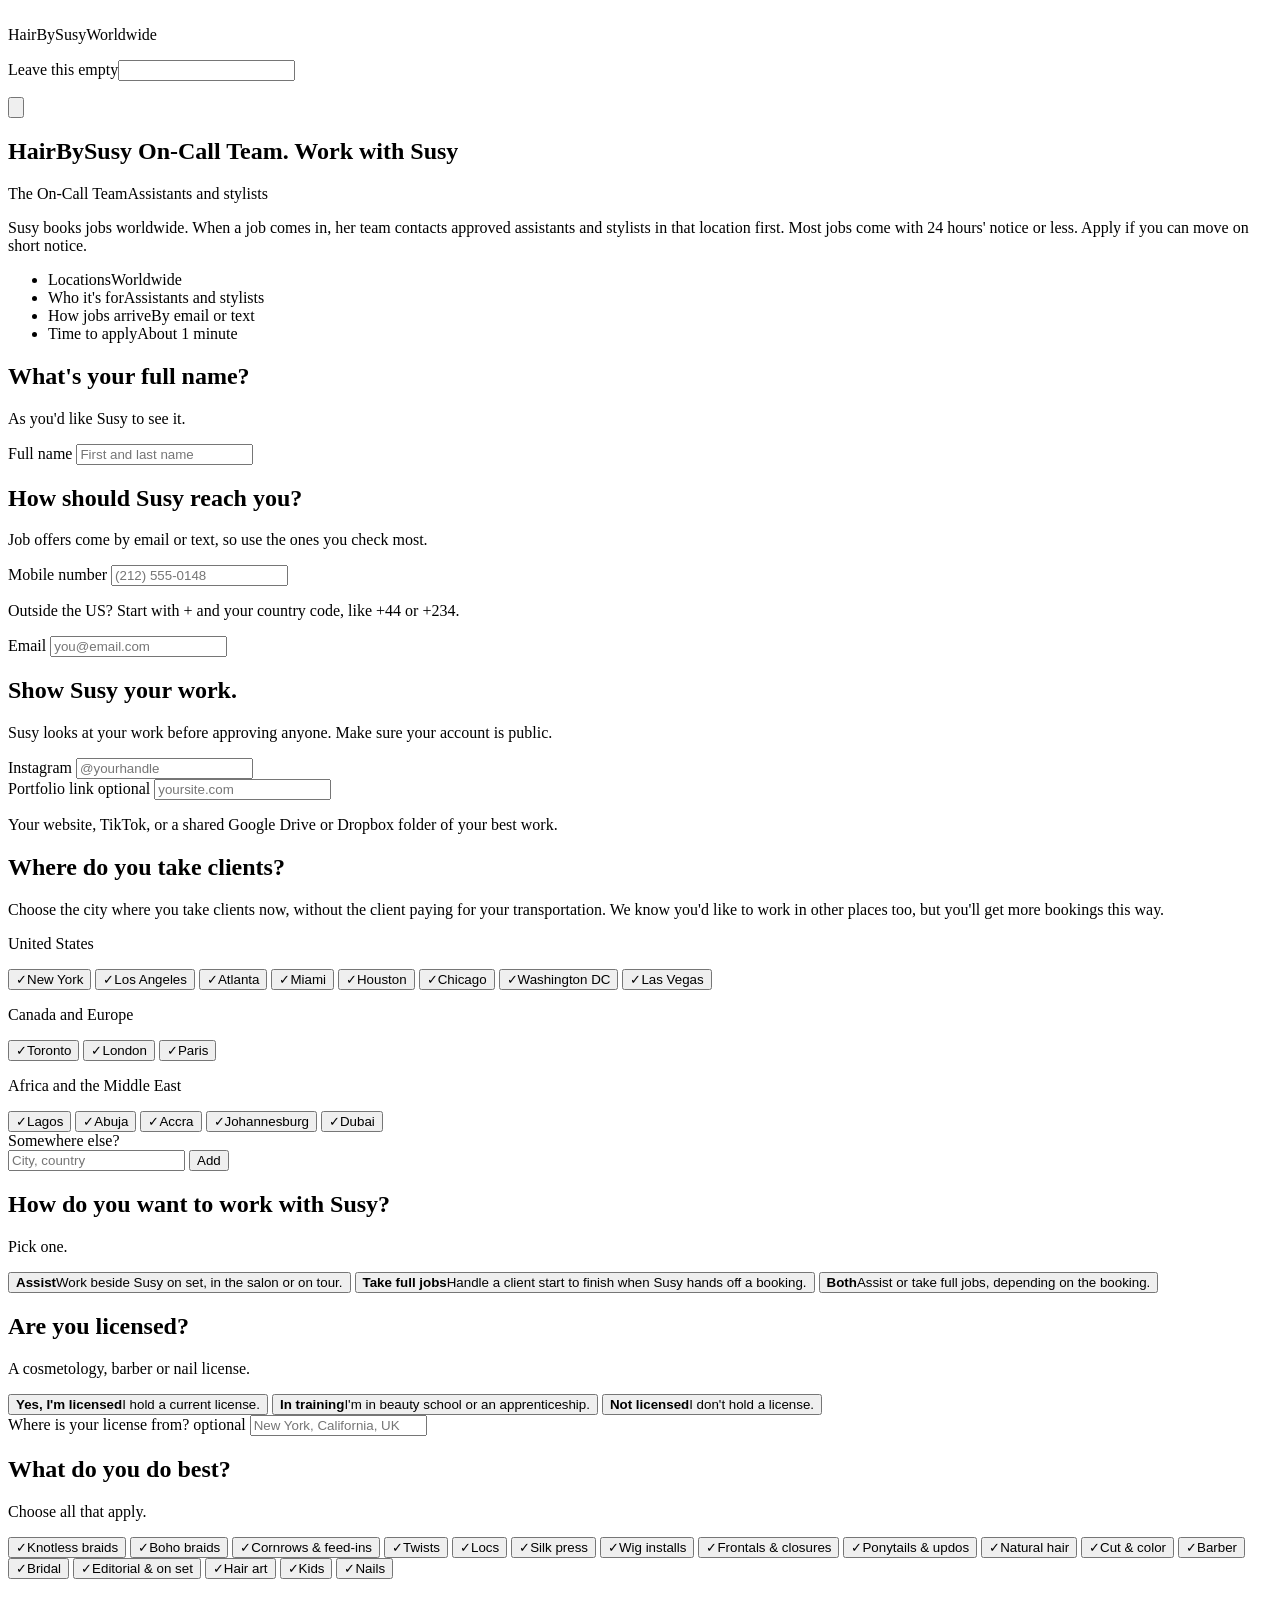
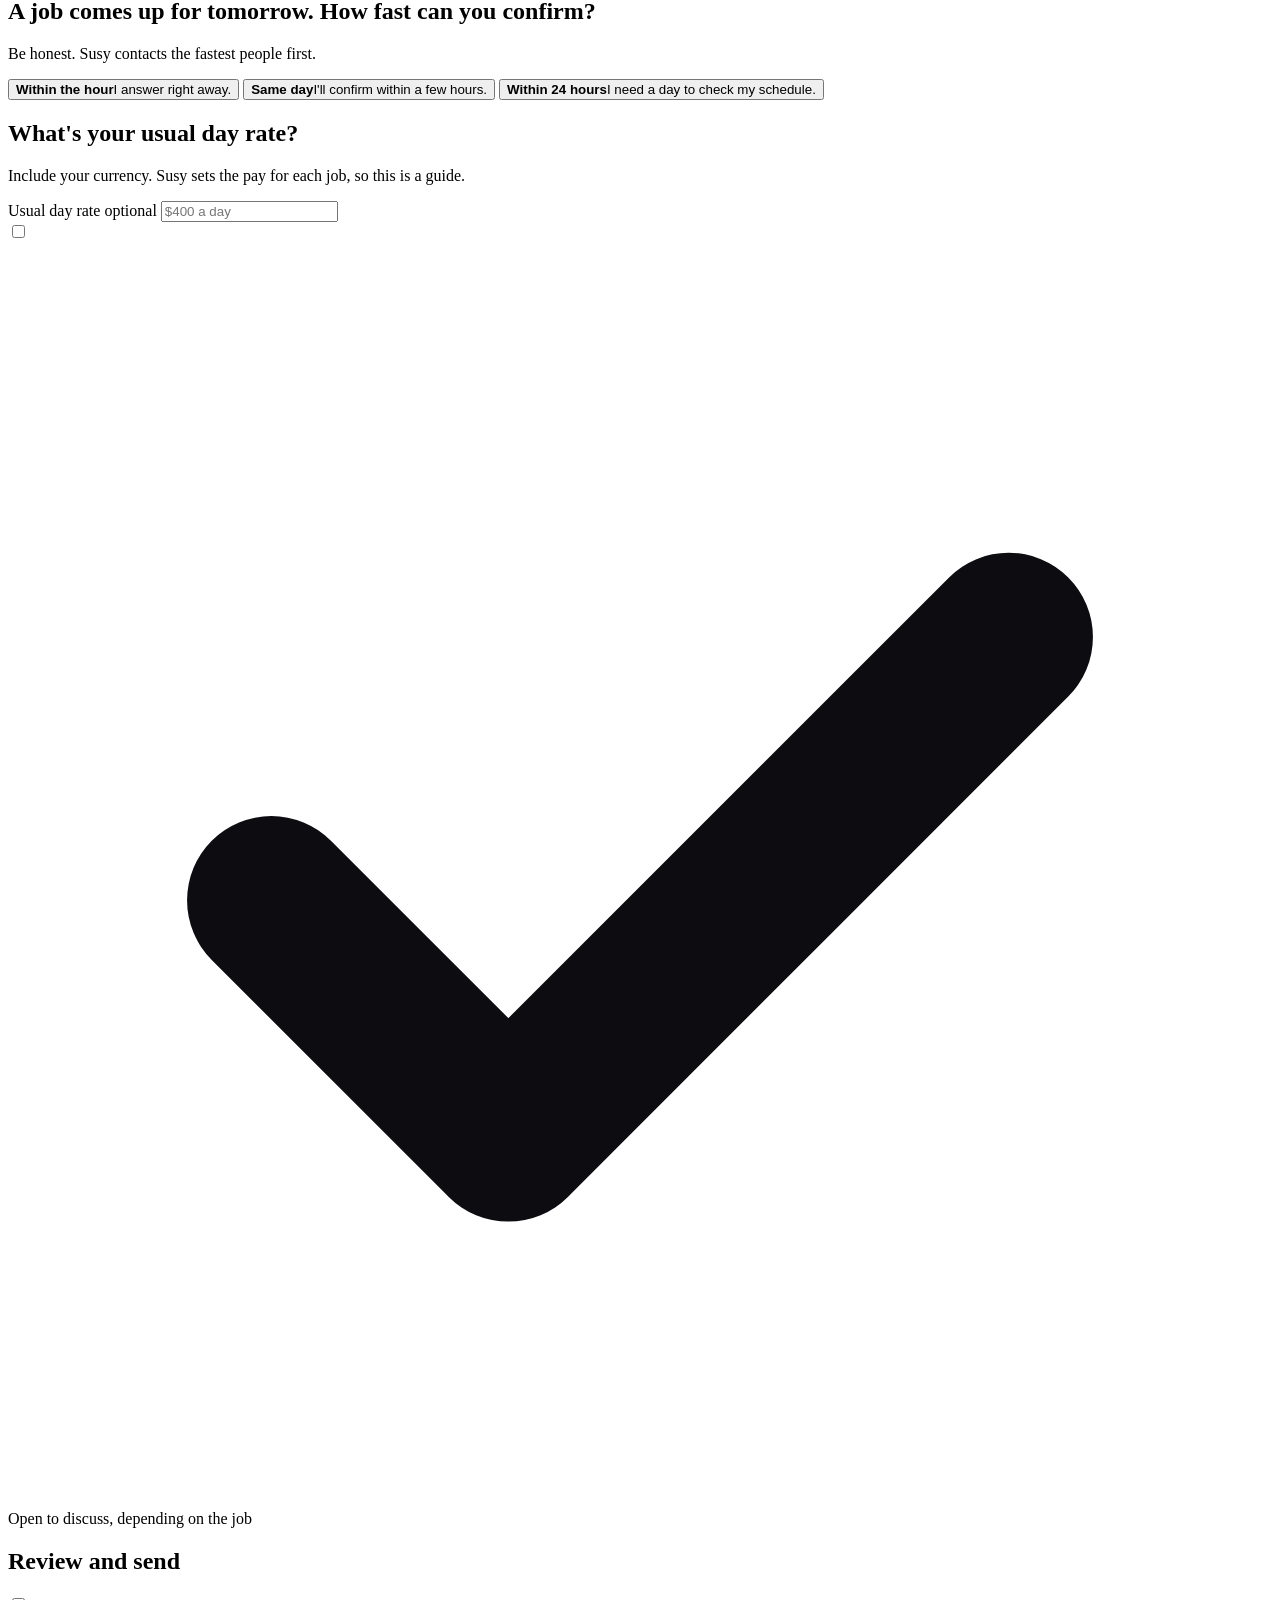
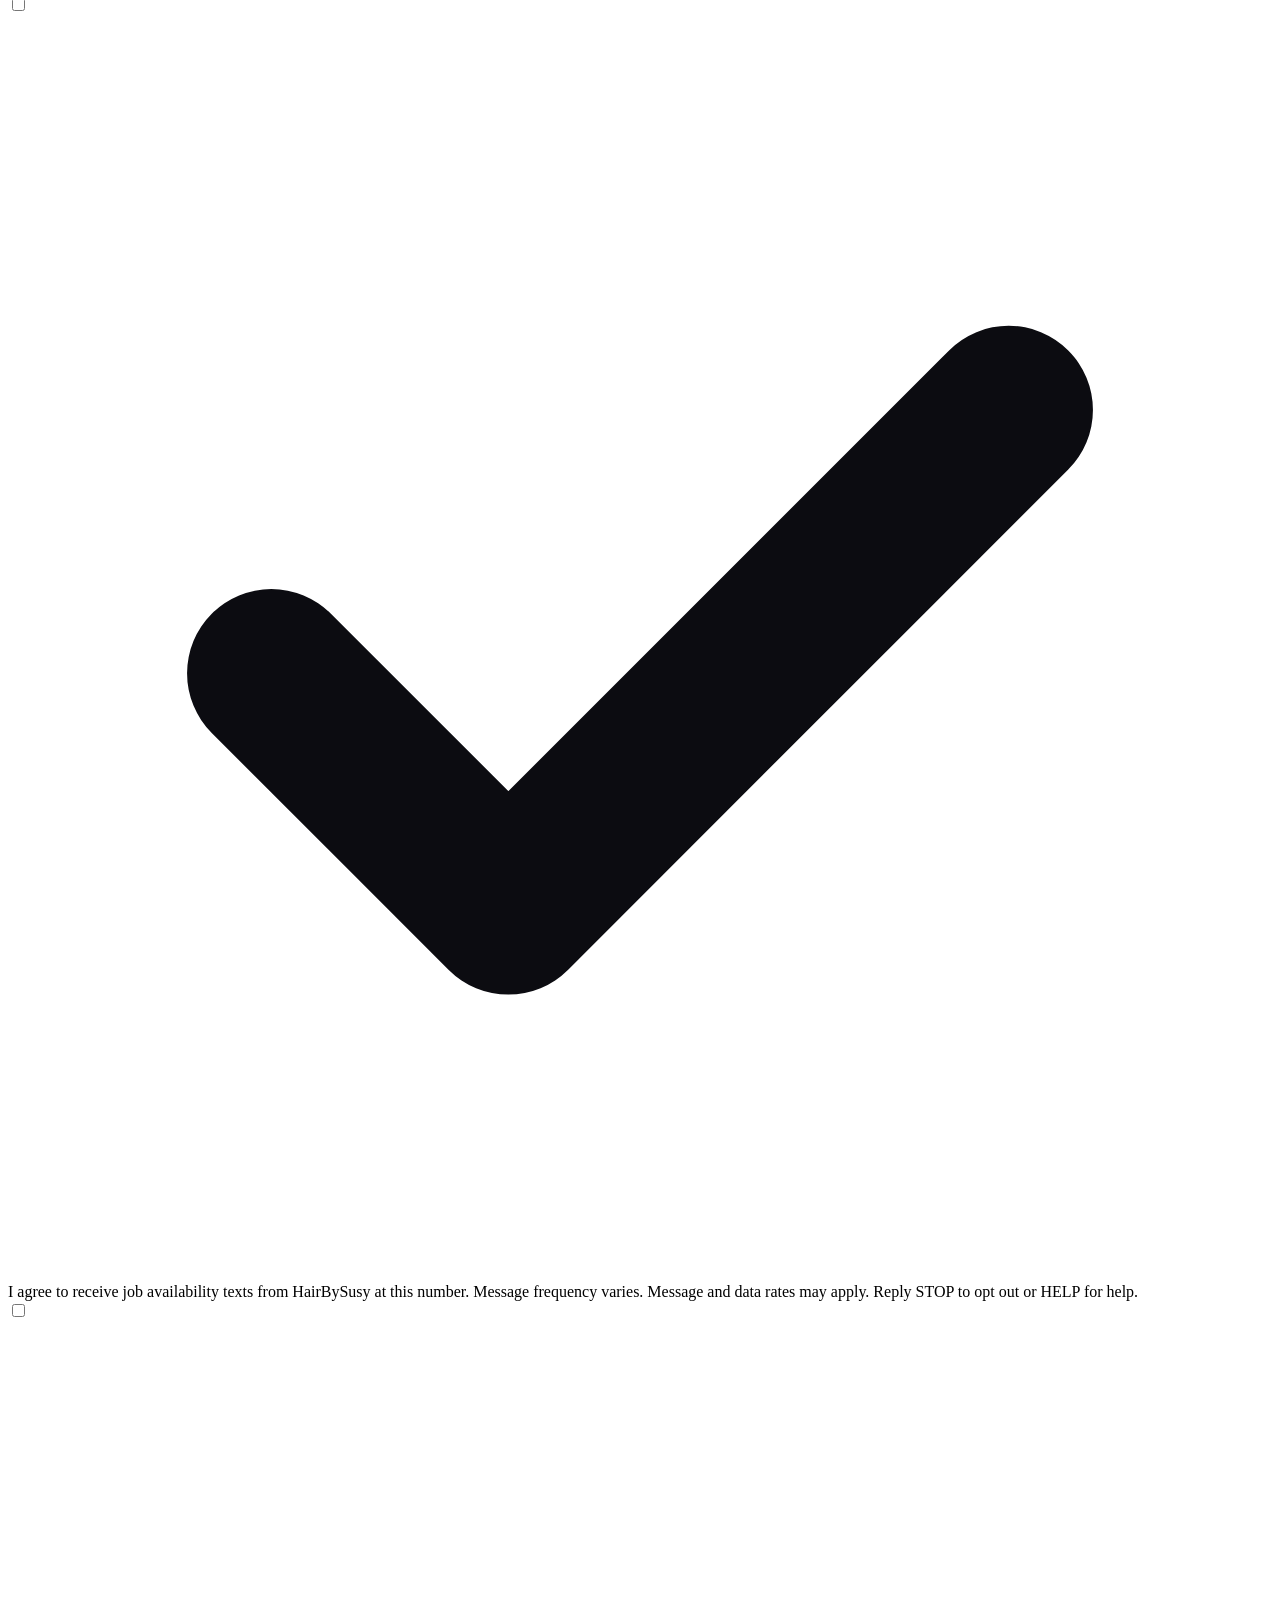
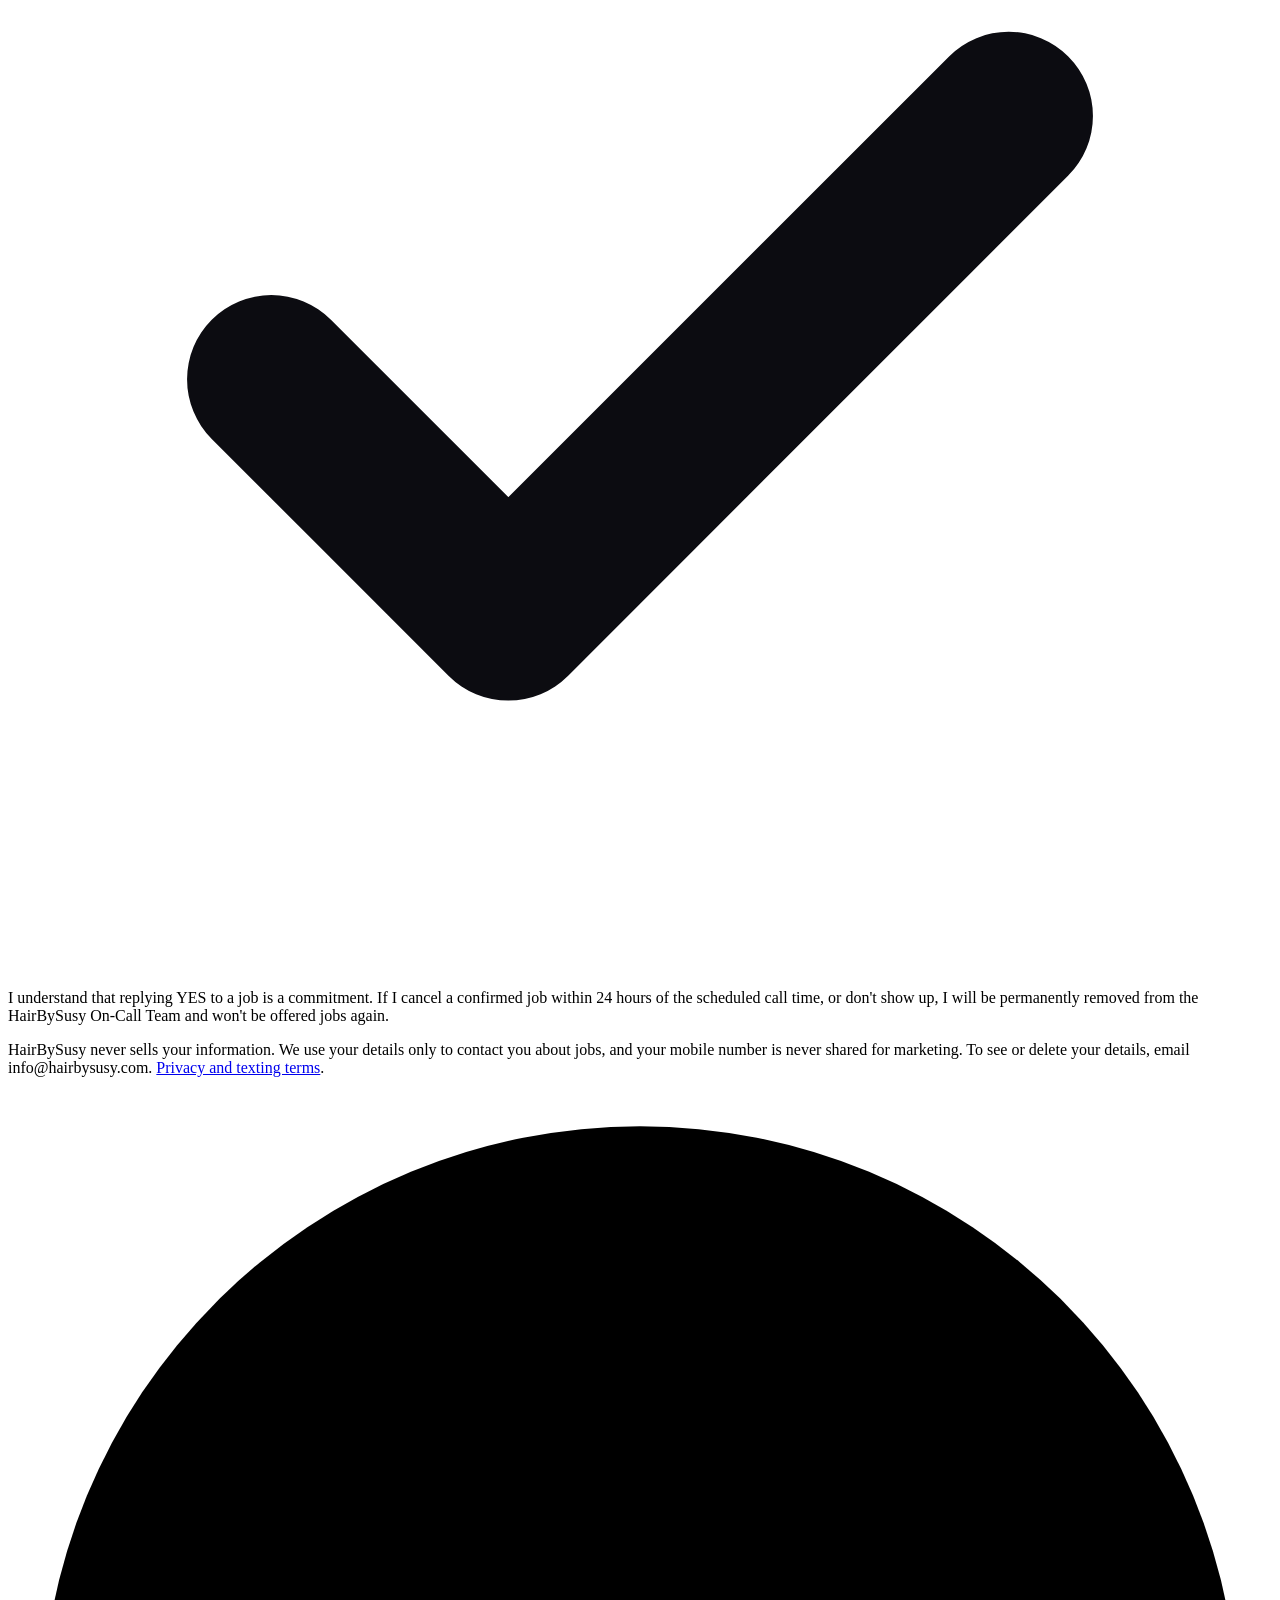
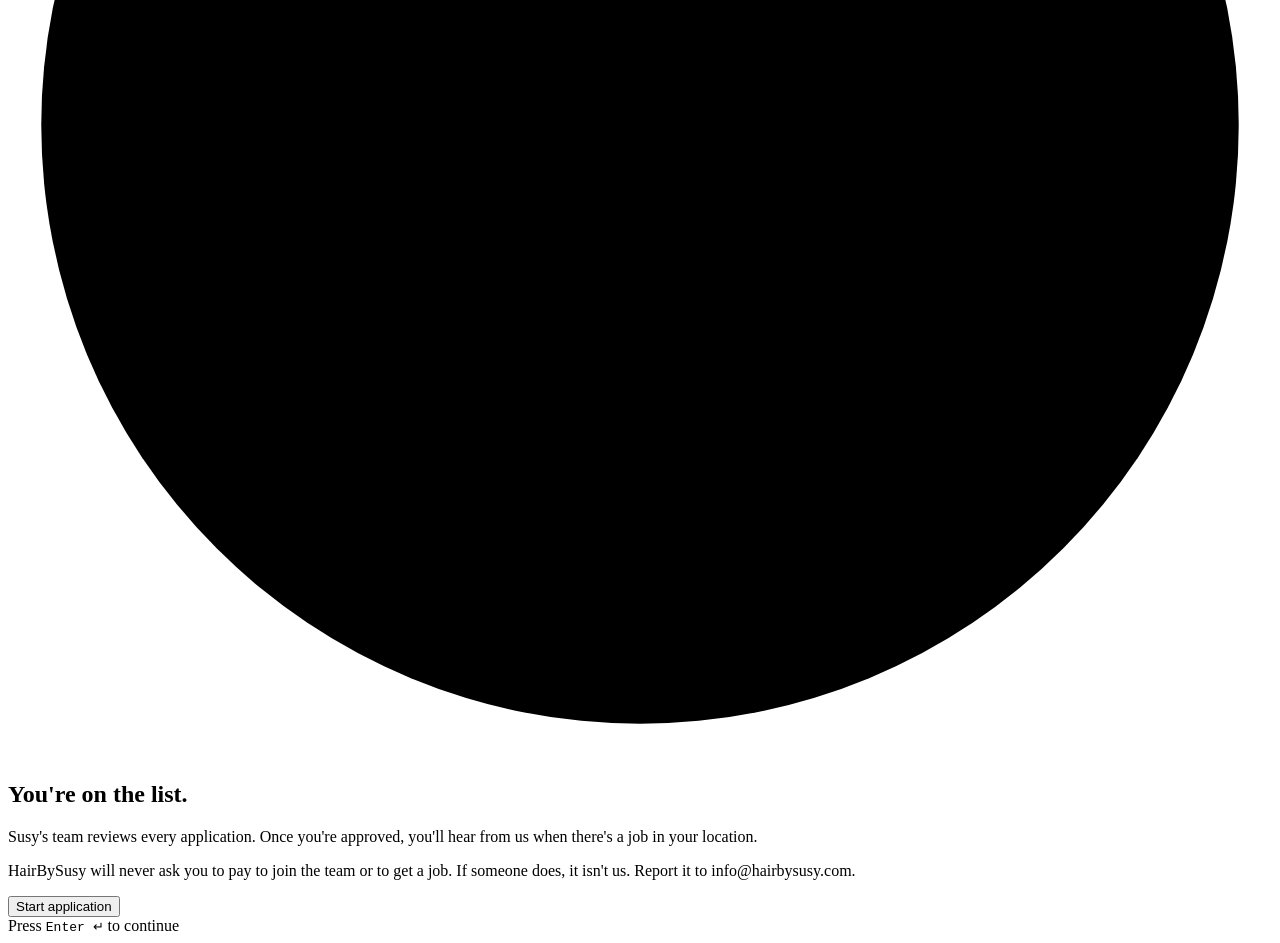
==== commit f765d8ce: "Sign-up form: ask where they take clients, up to 2 cities Applicants were ticking every city they'd " ====
--- a/hairbysusy-crew-github/site/index.html
+++ b/hairbysusy-crew-github/site/index.html
@@ -103,8 +103,8 @@
 
     <!-- 4 locations -->
     <section class="step" data-step="locations" aria-labelledby="t4">
-      <h1 id="t4">Where can you work?</h1>
-      <p class="hint">Choose every location you can take jobs in. If yours isn't listed, add it below.</p>
+      <h1 id="t4">Where do you take clients?</h1>
+      <p class="hint">Choose the city where you take clients now, without the client paying for your transportation. We know you'd like to work in other places too, but you'll get more bookings this way.</p>
       <div class="locs">
         <p class="region" id="r-us">United States</p>
         <div class="chips" data-field="locations" data-multi role="group" aria-labelledby="r-us">
